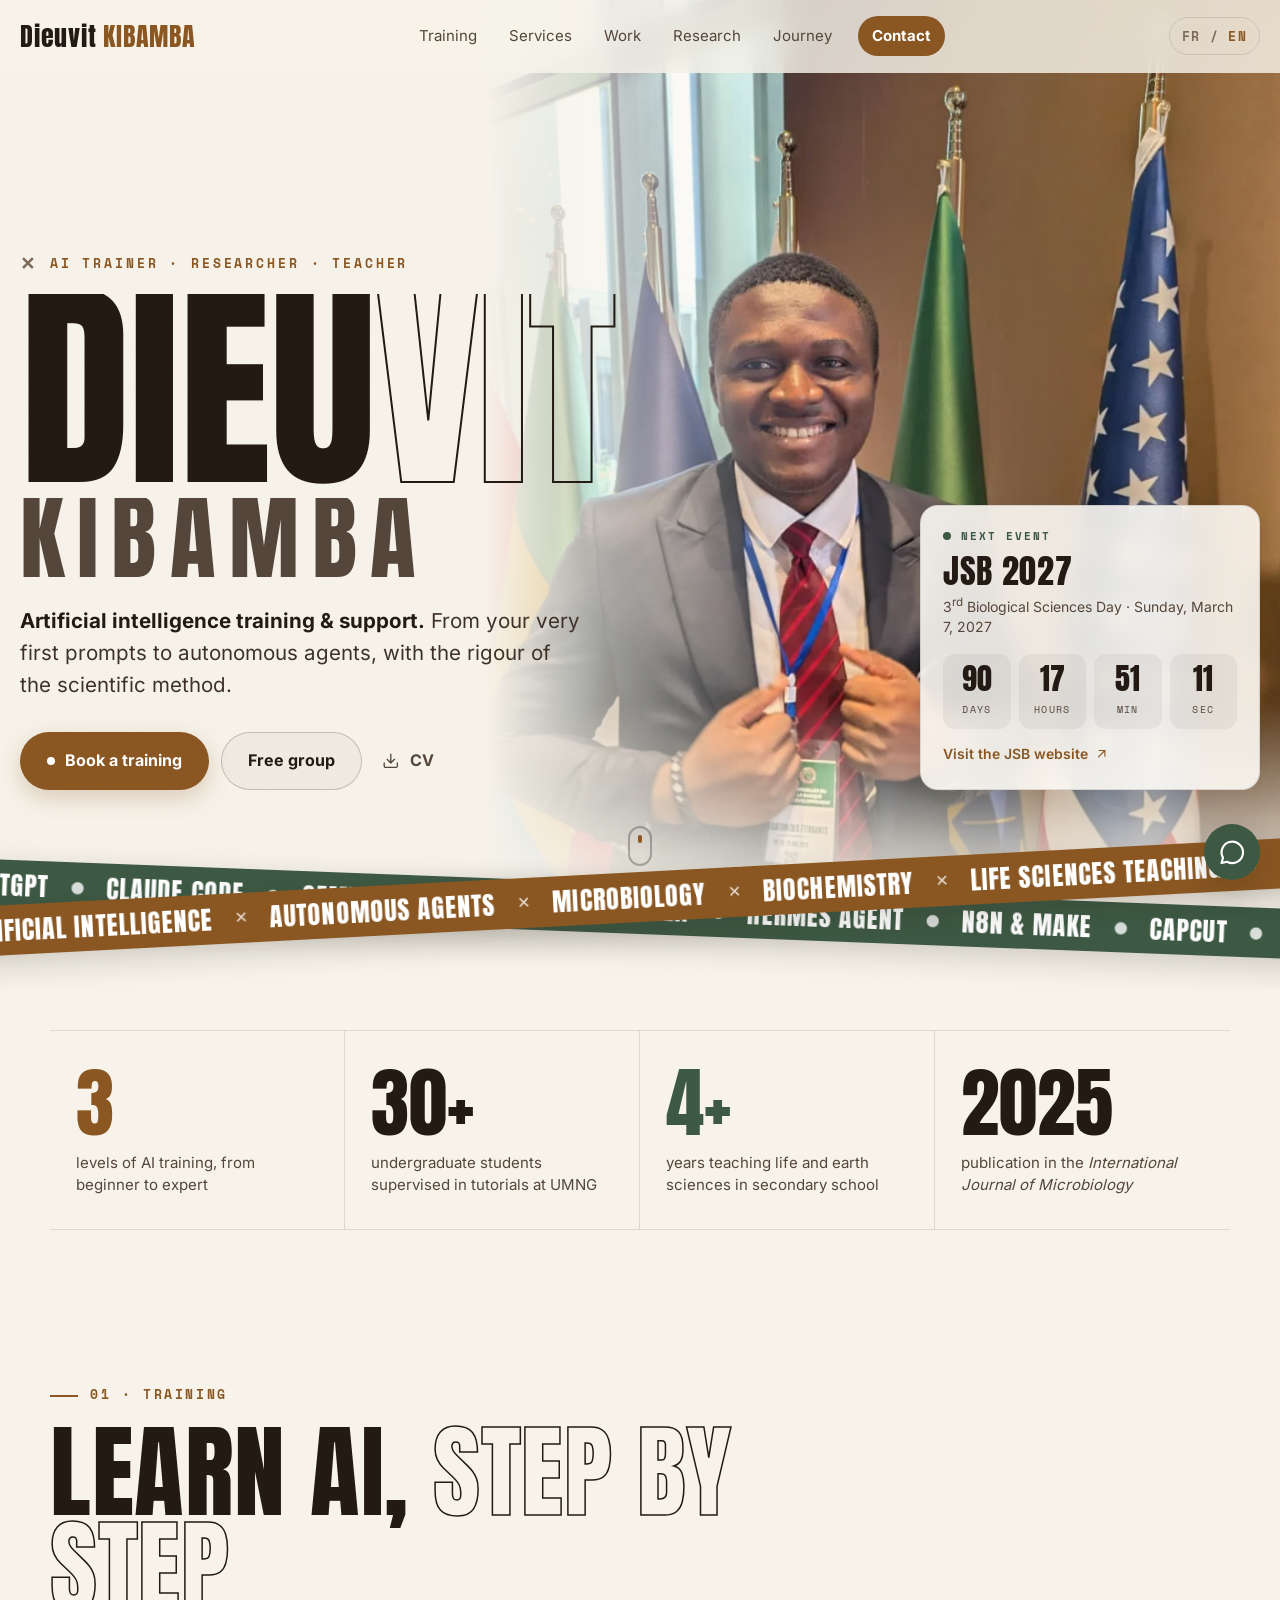
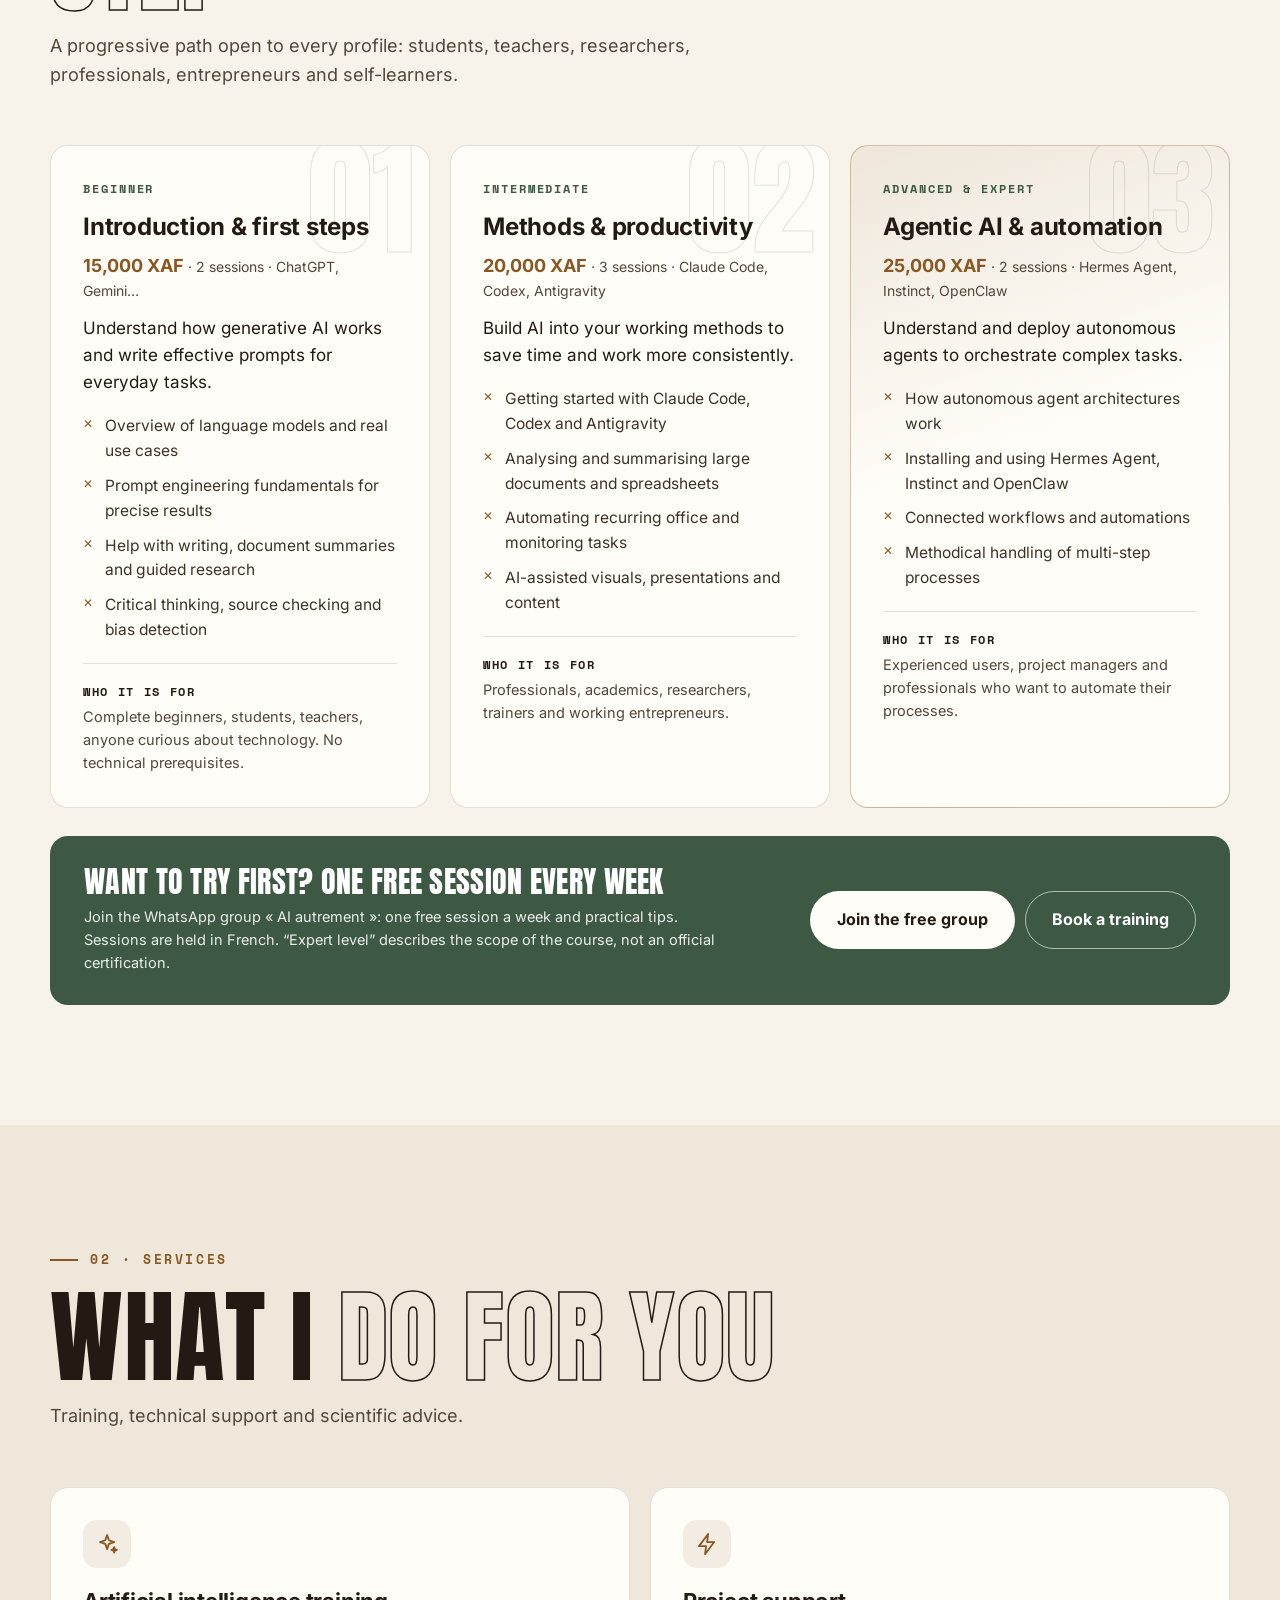
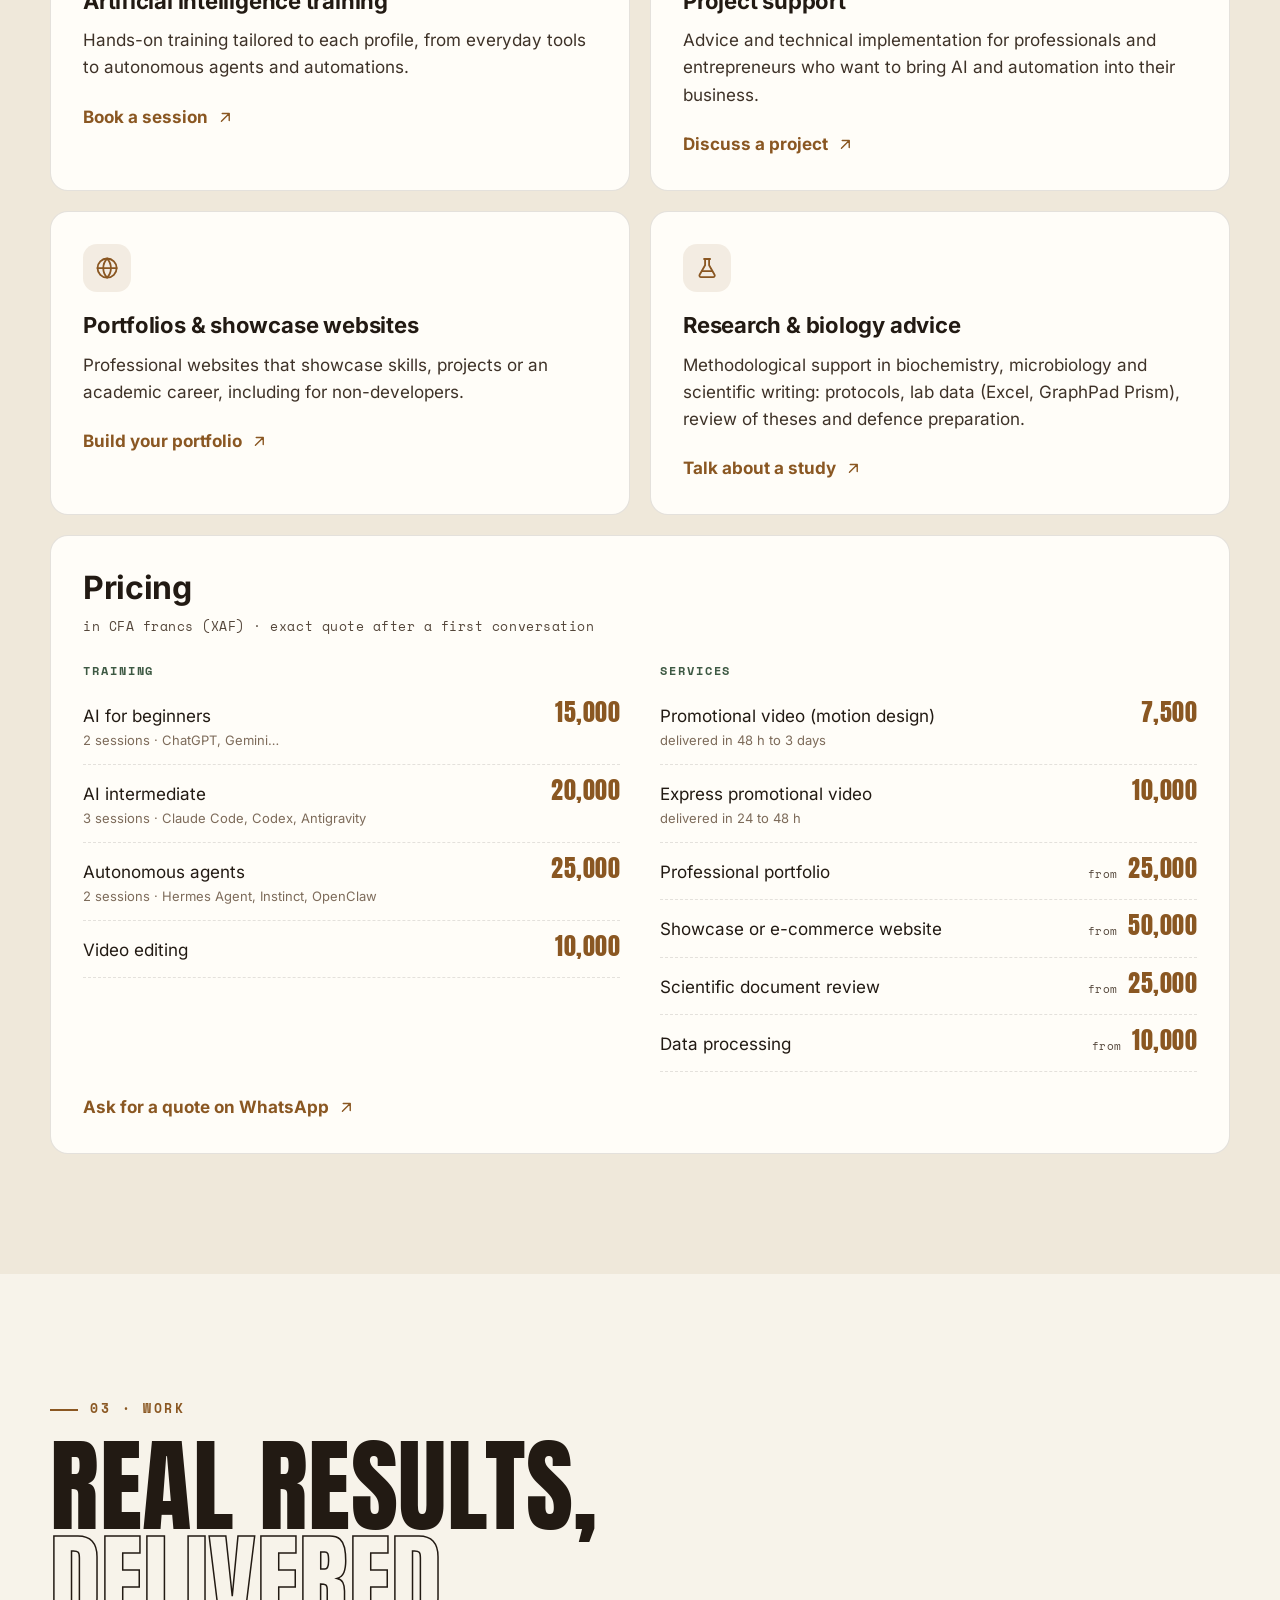
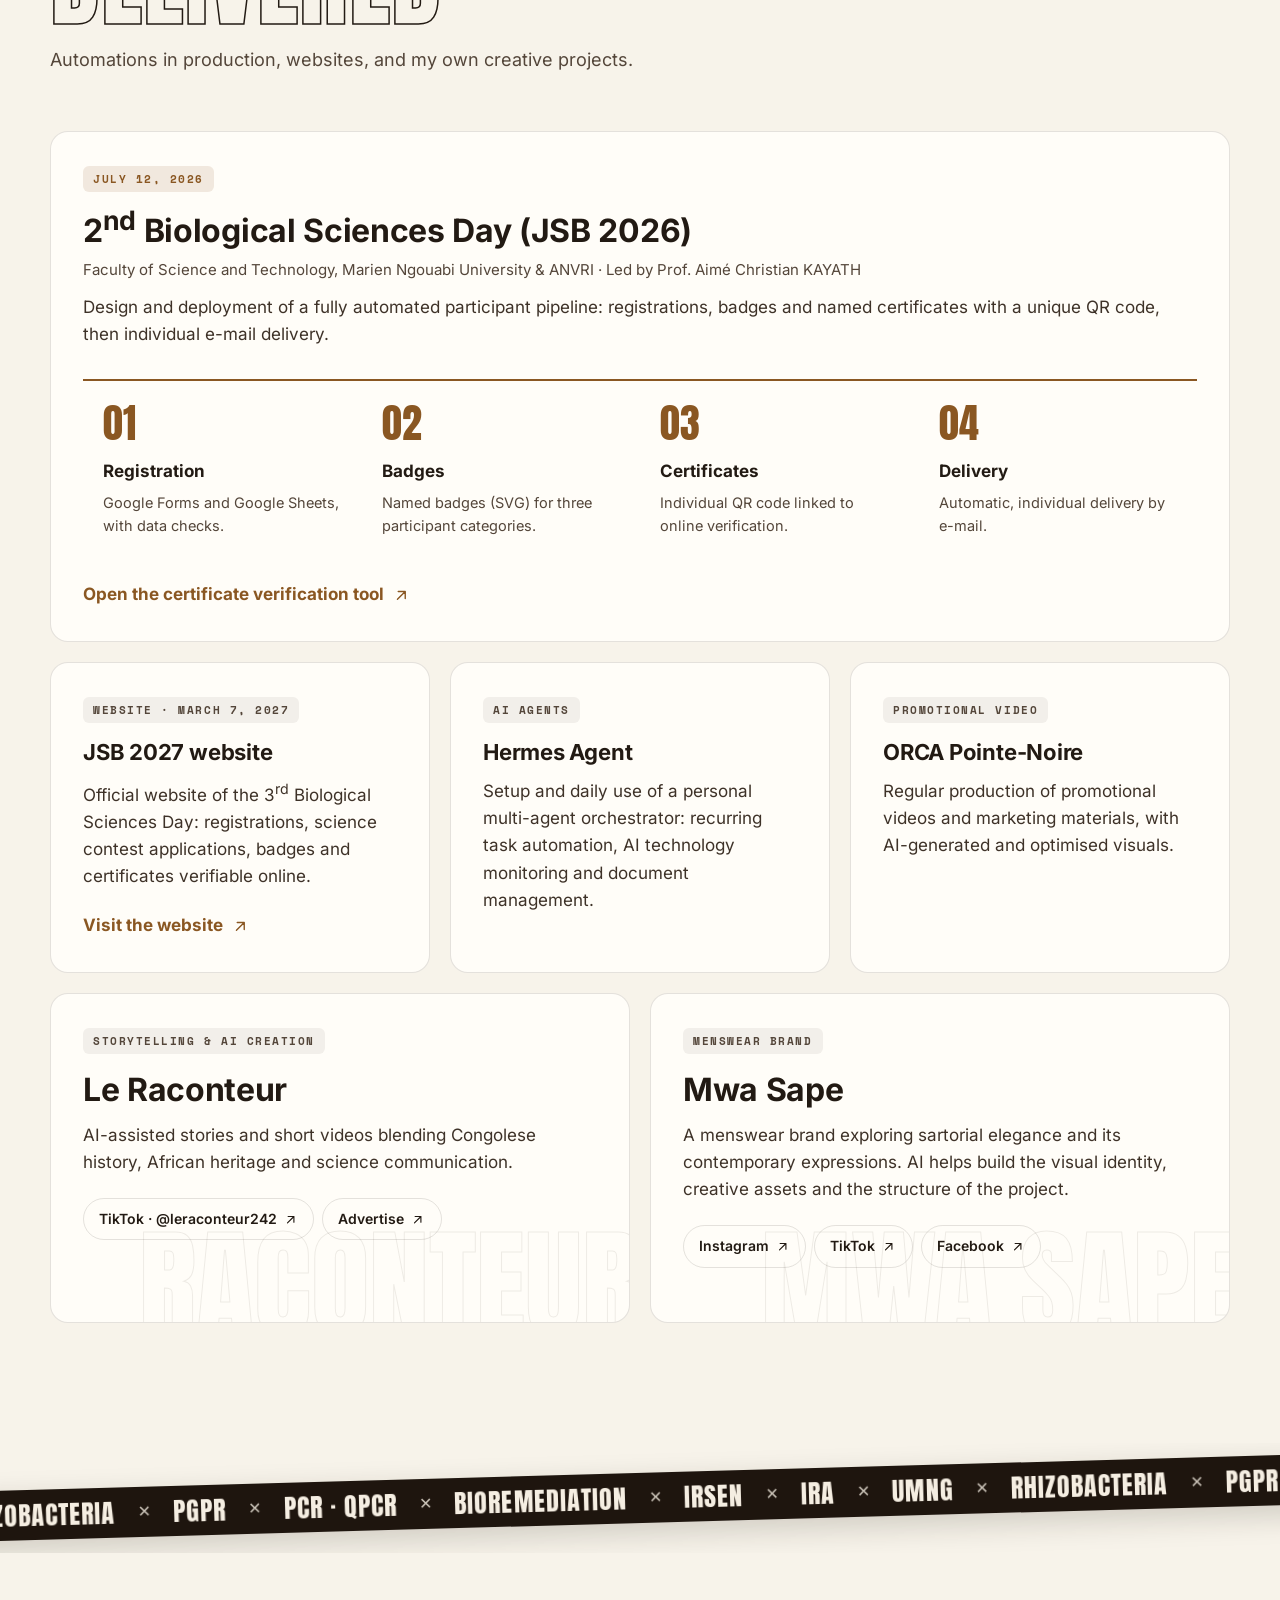
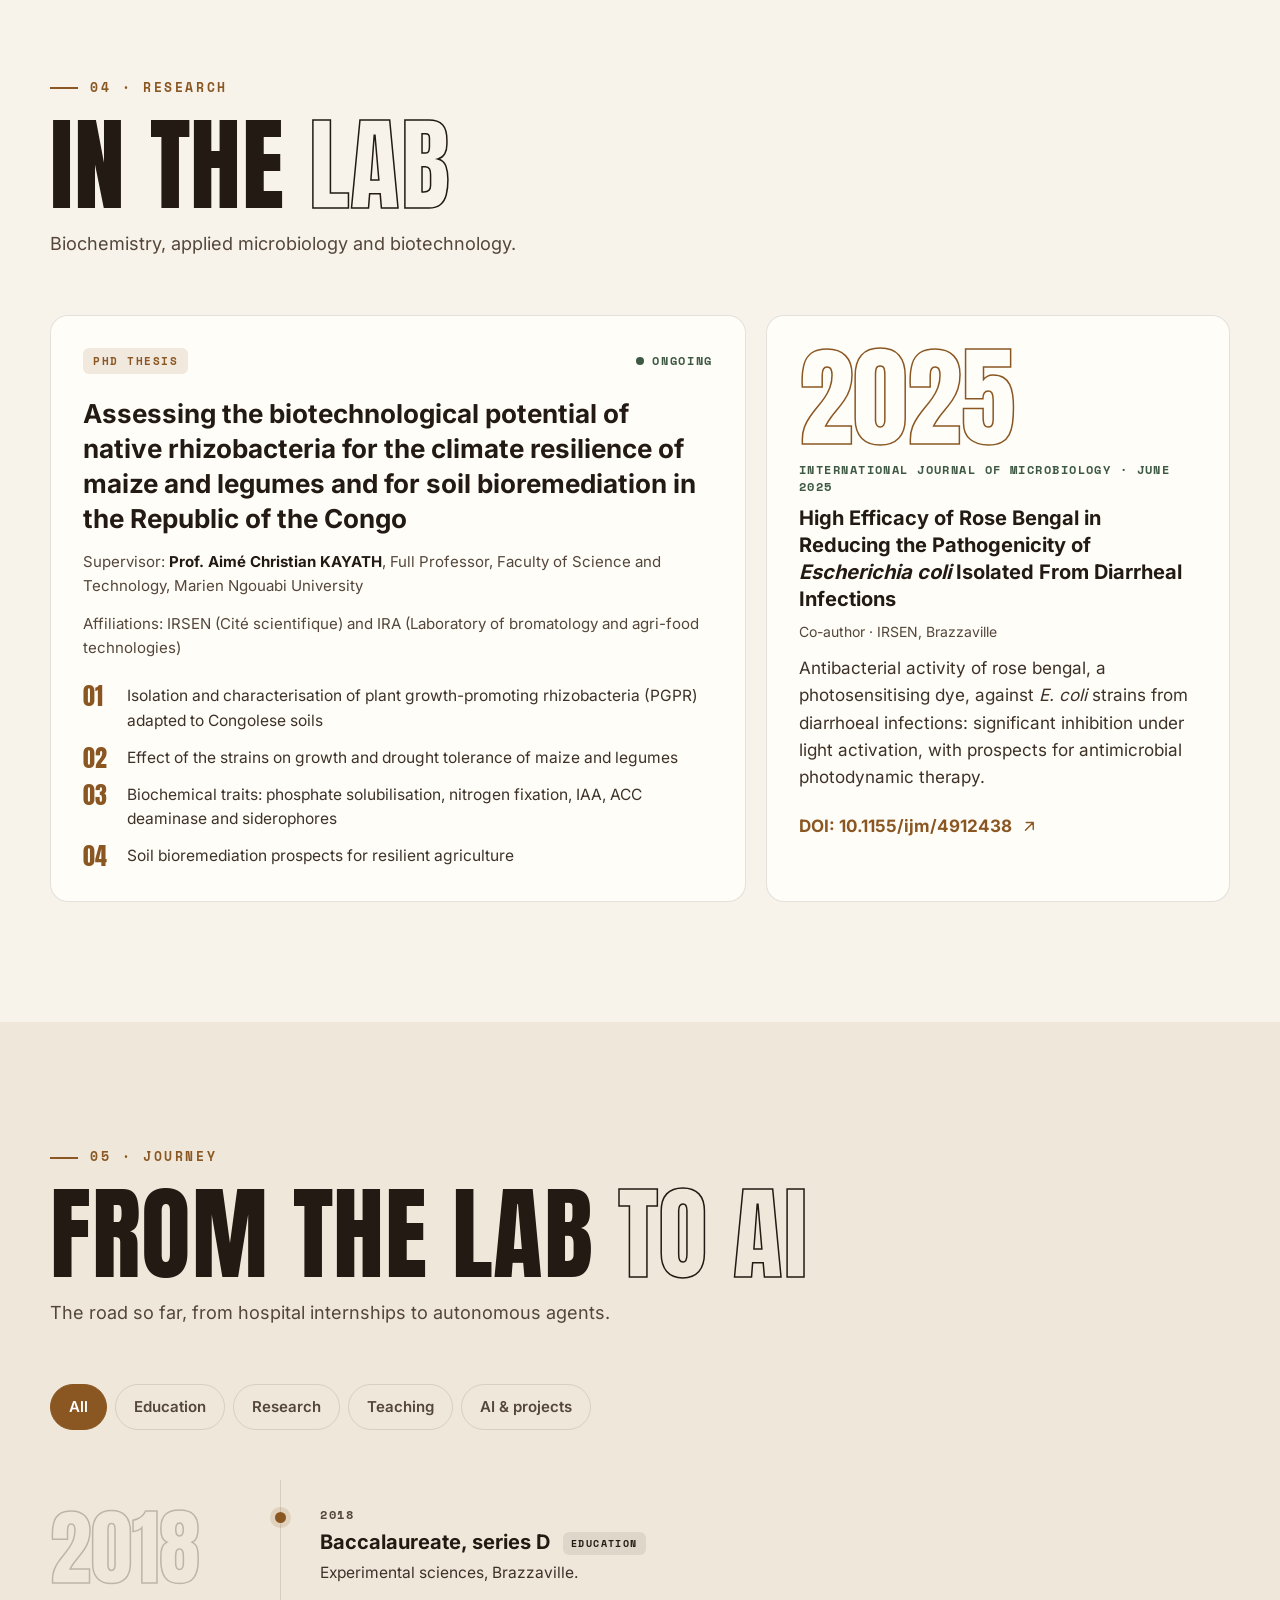
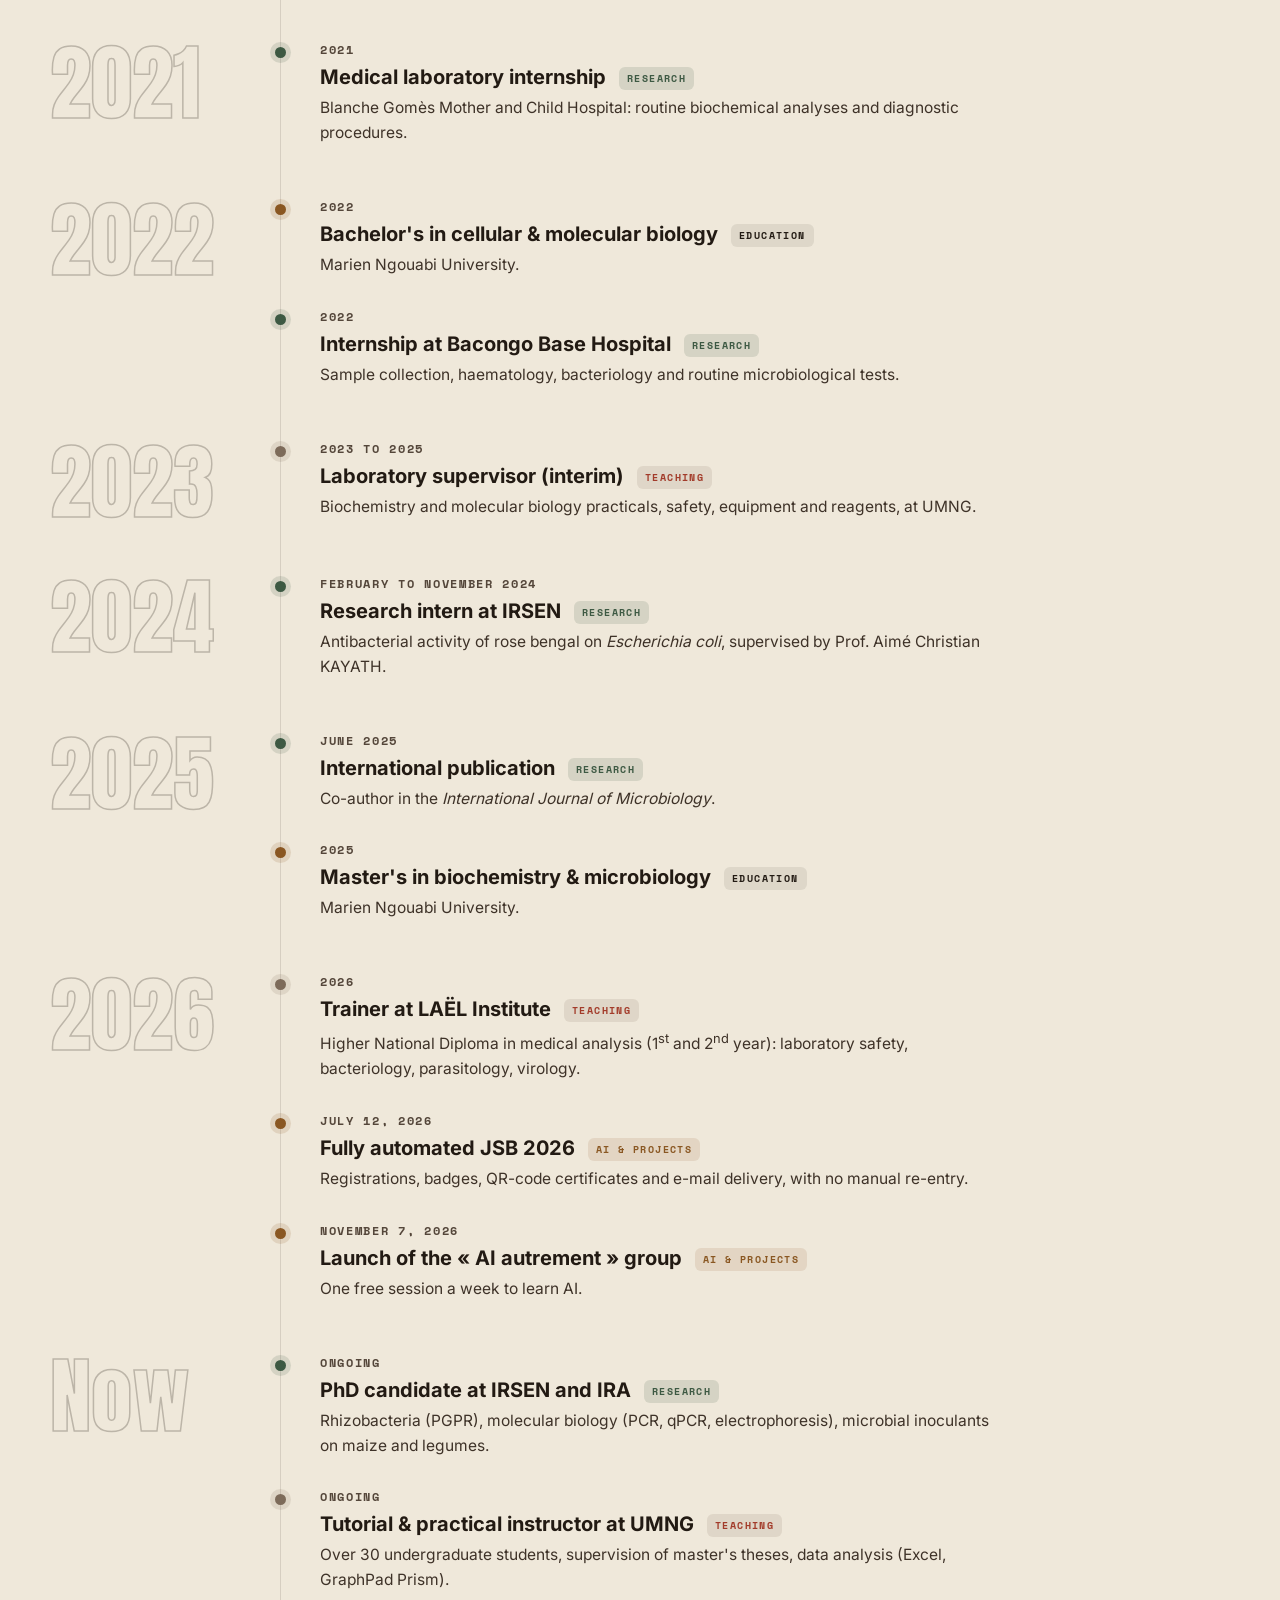
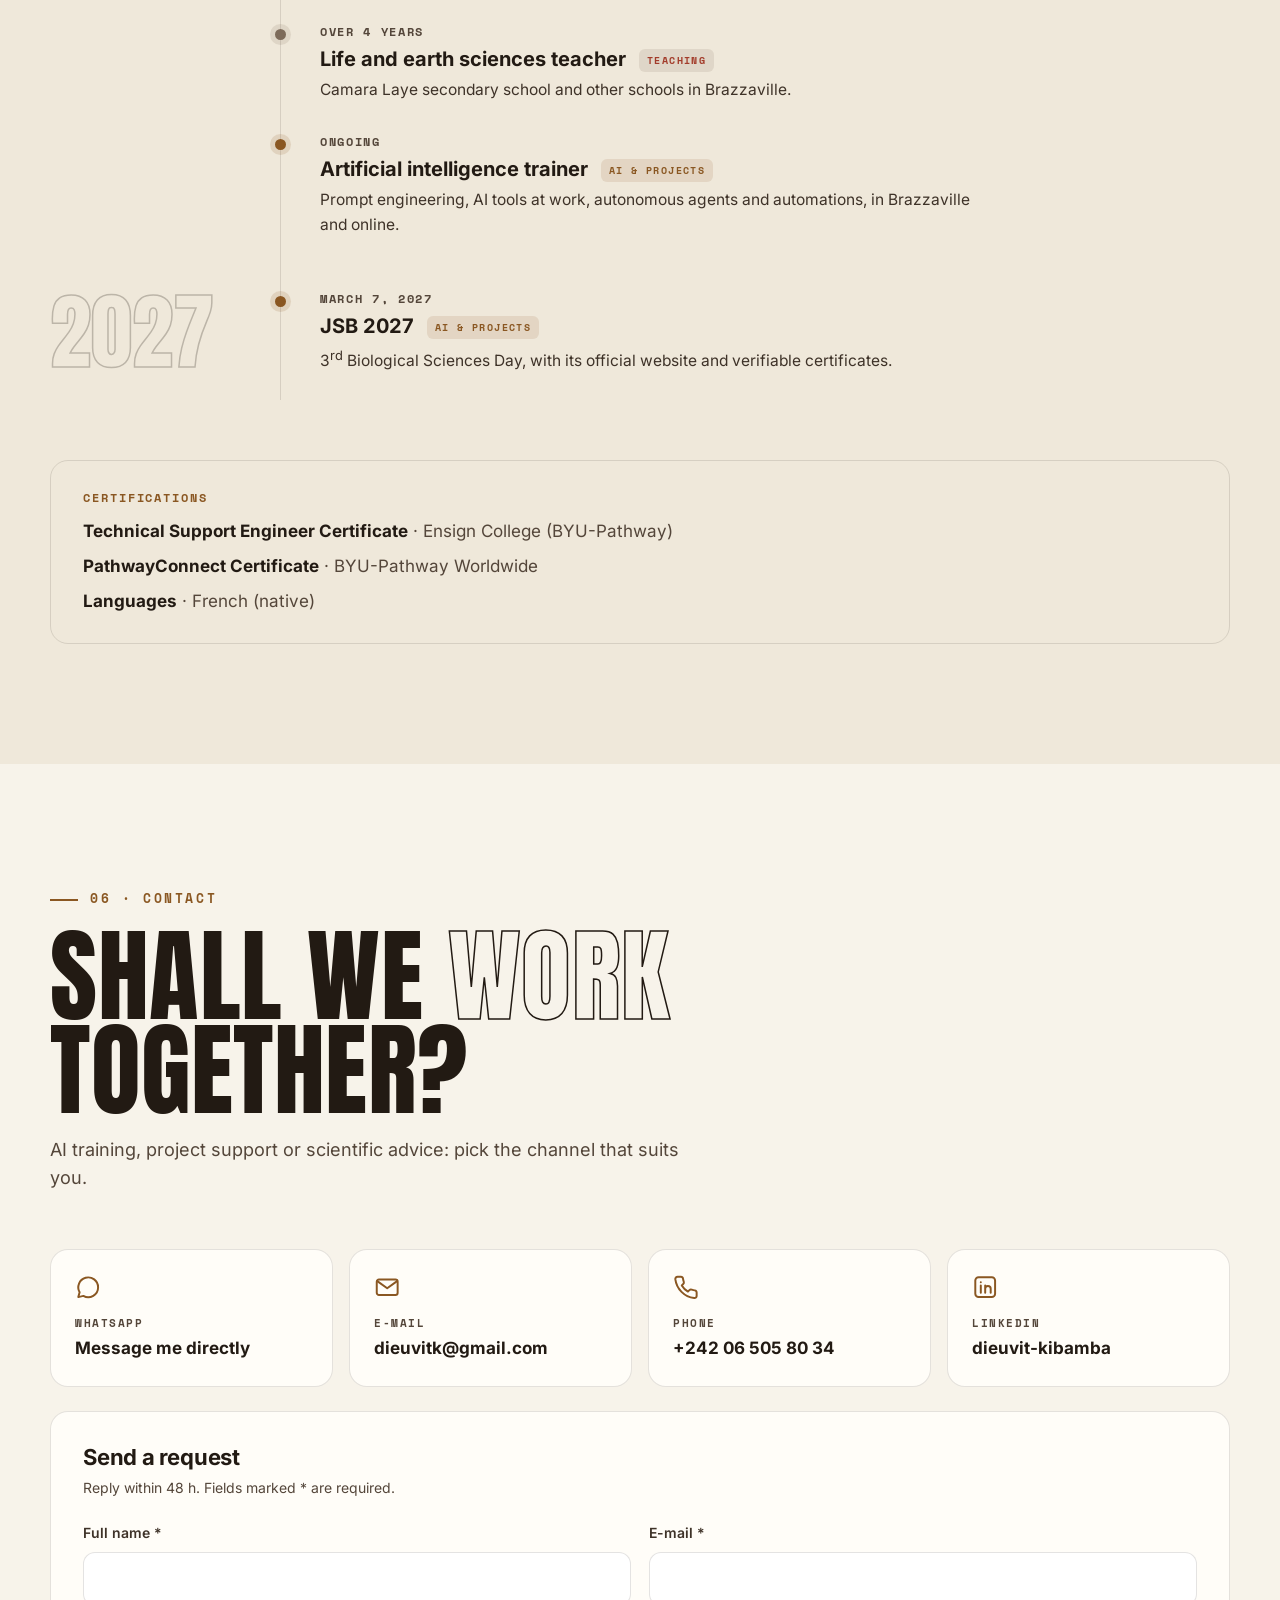
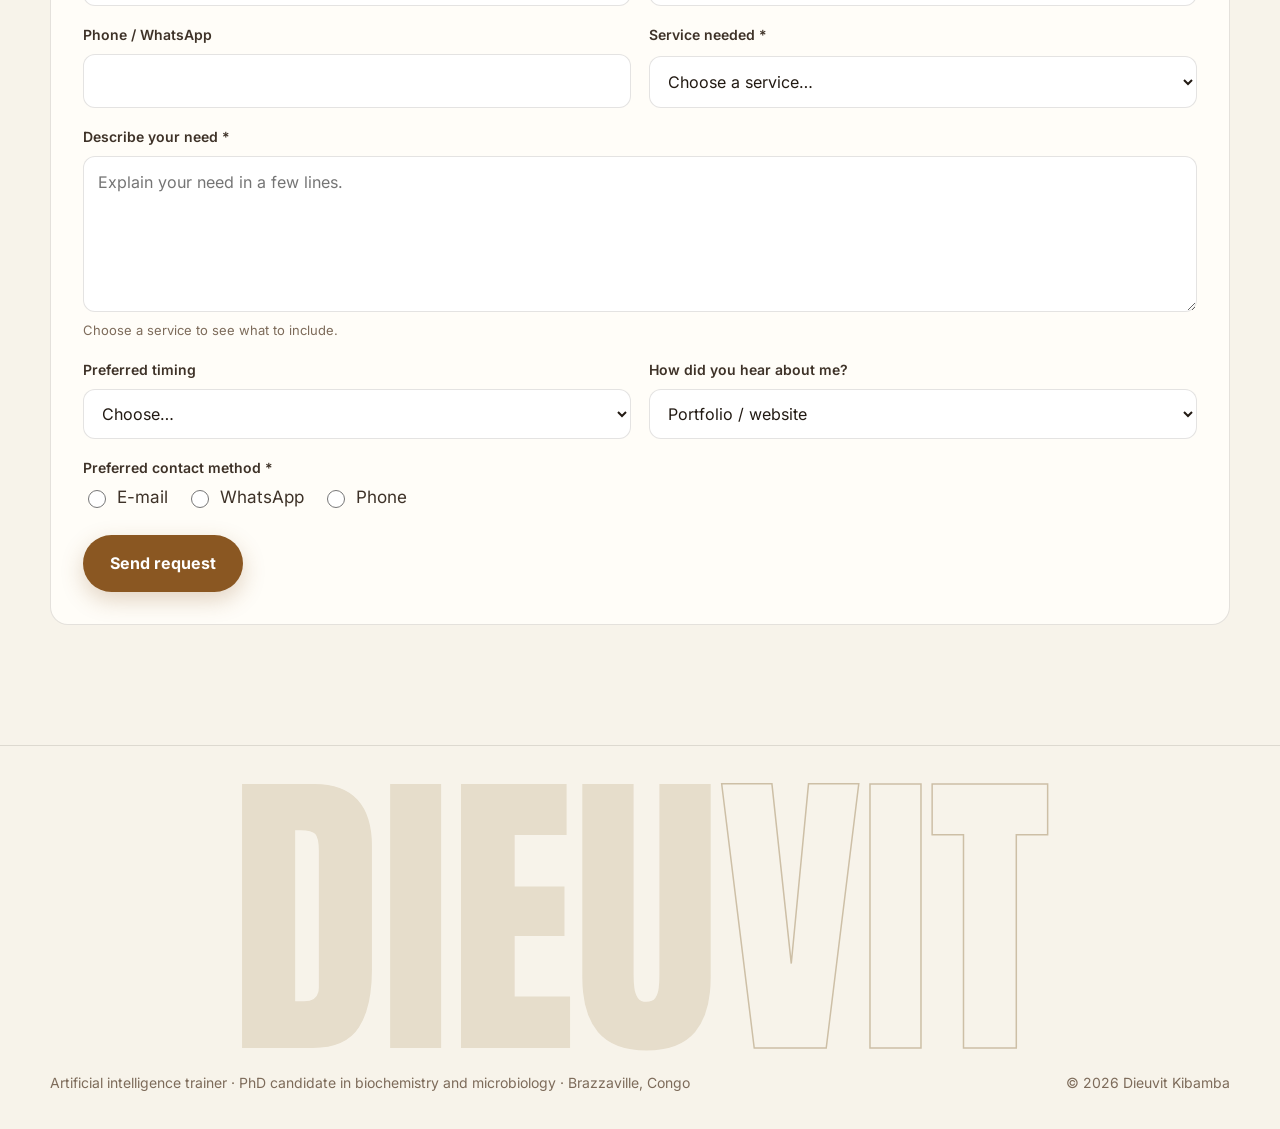
==== en/index.html @ 71fac87f "Prix corrigés, nom complet en haut sans drapeau, version anglaise (/en/) avec bouton FR/EN Co-Author" ====
<!DOCTYPE html>
<html lang="en">
<head>
  <meta charset="UTF-8" />
  <meta name="viewport" content="width=device-width, initial-scale=1.0" />
  <title>Dieuvit Kibamba · AI Training &amp; Research · Brazzaville</title>
  <meta name="description" content="Dieuvit Haïdide Kibamba Niangui: artificial intelligence trainer, PhD candidate in biochemistry and microbiology, and entrepreneur in Brazzaville. Hands-on training from beginner to expert, project support and scientific research." />
  <meta name="theme-color" content="#F7F3EA" />
  <link rel="icon" type="image/svg+xml" href="../assets/favicon.svg" />
  <link rel="canonical" href="https://dieuvit-k.github.io/en/" />
  <link rel="alternate" hreflang="fr" href="https://dieuvit-k.github.io/" />
  <link rel="alternate" hreflang="en" href="https://dieuvit-k.github.io/en/" />

  <meta property="og:title" content="Dieuvit Kibamba · AI Training &amp; Research · Brazzaville" />
  <meta property="og:description" content="AI trainer, PhD candidate in biochemistry and microbiology, and entrepreneur. Training for all levels, from beginner to expert. Brazzaville, Congo." />
  <meta property="og:image" content="https://dieuvit-k.github.io/assets/photo.jpg" />
  <meta property="og:url" content="https://dieuvit-k.github.io/en/" />
  <meta property="og:type" content="website" />
  <meta property="og:locale" content="en_US" />
  <meta name="twitter:card" content="summary_large_image" />
  <meta name="twitter:title" content="Dieuvit Kibamba · AI Training &amp; Research · Brazzaville" />
  <meta name="twitter:description" content="AI trainer, PhD candidate in biochemistry and microbiology, and entrepreneur. Brazzaville, Congo." />
  <meta name="twitter:image" content="https://dieuvit-k.github.io/assets/photo.jpg" />

  <link rel="preload" href="../assets/fonts/inter-400.woff2" as="font" type="font/woff2" crossorigin />
  <link rel="preload" href="../assets/fonts/inter-600.woff2" as="font" type="font/woff2" crossorigin />
  <link rel="preload" href="../assets/fonts/anton-400.woff2" as="font" type="font/woff2" crossorigin />
  <link rel="preload" as="image" href="../assets/photo.webp" type="image/webp" fetchpriority="high" />

  <script type="application/ld+json">
  {
    "@context": "https://schema.org",
    "@type": "Person",
    "name": "Dieuvit Haïdide Kibamba Niangui",
    "jobTitle": "Artificial intelligence trainer, PhD candidate in biochemistry and microbiology, entrepreneur",
    "url": "https://dieuvit-k.github.io/en/",
    "image": "https://dieuvit-k.github.io/assets/photo.jpg",
    "email": "dieuvitk@gmail.com",
    "telephone": "+242 06 505 80 34",
    "address": { "@type": "PostalAddress", "addressLocality": "Brazzaville", "addressCountry": "CG" },
    "sameAs": ["https://linkedin.com/in/dieuvit-kibamba", "https://github.com/dieuvit-k", "https://www.tiktok.com/@leraconteur242"],
    "knowsLanguage": ["fr", "en"],
    "affiliation": [
      { "@type": "Organization", "name": "Marien Ngouabi University" },
      { "@type": "Organization", "name": "IRSEN, National Institute for Research in Exact and Natural Sciences" }
    ]
  }
  </script>

  <script>document.documentElement.classList.add('js');</script>
  <link rel="stylesheet" href="../styles.css?v=6.2" />
</head>
<body class="is-loading">

  <div class="loader" id="loader" aria-hidden="true">
    <div class="loader-inner">
      <p class="loader-kicker">Brazzaville · Congo</p>
      <p class="loader-mark"><span>DIEU</span><span class="outline">VIT</span></p>
      <div class="loader-bar"><span id="loaderBar"></span></div>
      <p class="loader-pct"><span id="loaderPct">0</span> %</p>
    </div>
    <button type="button" class="loader-skip" id="loaderSkip">Skip</button>
  </div>

  <div class="progress" aria-hidden="true"><span id="progressBar"></span></div>

  <!-- Bibliothèque d'icônes (traits fins, une seule couleur) -->
  <svg width="0" height="0" class="sr-only" aria-hidden="true" focusable="false">
    <defs>
      <symbol id="i-spark" viewBox="0 0 24 24"><path d="M12 3l1.8 5.2L19 10l-5.2 1.8L12 17l-1.8-5.2L5 10l5.2-1.8z"/><path d="M19 15l.7 2 2 .7-2 .7-.7 2-.7-2-2-.7 2-.7z"/></symbol>
      <symbol id="i-zap" viewBox="0 0 24 24"><path d="M13 2L4 14h7l-1 8 9-12h-7l1-8z"/></symbol>
      <symbol id="i-globe" viewBox="0 0 24 24"><circle cx="12" cy="12" r="9.5"/><path d="M2.5 12h19"/><path d="M12 2.5c2.5 2.6 3.8 5.8 3.8 9.5s-1.3 6.9-3.8 9.5c-2.5-2.6-3.8-5.8-3.8-9.5s1.3-6.9 3.8-9.5z"/></symbol>
      <symbol id="i-flask" viewBox="0 0 24 24"><path d="M9 3h6"/><path d="M10 3v6.2L4.6 18.6A1.6 1.6 0 006 21h12a1.6 1.6 0 001.4-2.4L14 9.2V3"/><path d="M7.2 15h9.6"/></symbol>
      <symbol id="i-chart" viewBox="0 0 24 24"><path d="M3 3v18h18"/><path d="M7 15l4-4 3 3 6-7"/></symbol>
      <symbol id="i-cap" viewBox="0 0 24 24"><path d="M22 9.5L12 4.5 2 9.5l10 5 10-5z"/><path d="M6 11.5v5c3.3 2.3 8.7 2.3 12 0v-5"/></symbol>
      <symbol id="i-film" viewBox="0 0 24 24"><rect x="3" y="3" width="18" height="18" rx="2"/><path d="M7.5 3v18M16.5 3v18M3 8h4.5M3 16h4.5M16.5 8H21M16.5 16H21"/></symbol>
      <symbol id="i-monitor" viewBox="0 0 24 24"><rect x="2.5" y="4" width="19" height="13" rx="2"/><path d="M8 21h8M12 17v4"/></symbol>
      <symbol id="i-flow" viewBox="0 0 24 24"><rect x="3" y="3" width="7" height="7" rx="1.5"/><rect x="14" y="14" width="7" height="7" rx="1.5"/><path d="M10 6.5h4.5a2 2 0 012 2V14"/></symbol>
      <symbol id="i-cpu" viewBox="0 0 24 24"><rect x="6" y="6" width="12" height="12" rx="2"/><rect x="9.5" y="9.5" width="5" height="5" rx="1"/><path d="M9.5 2.5v3.5M14.5 2.5v3.5M9.5 18v3.5M14.5 18v3.5M2.5 9.5H6M2.5 14.5H6M18 9.5h3.5M18 14.5h3.5"/></symbol>
      <symbol id="i-video" viewBox="0 0 24 24"><rect x="2.5" y="6" width="13" height="12" rx="2"/><path d="M15.5 10.5l6-3.5v10l-6-3.5z"/></symbol>
      <symbol id="i-arrow" viewBox="0 0 24 24"><path d="M7 17L17 7M8 7h9v9"/></symbol>
      <symbol id="i-download" viewBox="0 0 24 24"><path d="M21 15v4a2 2 0 01-2 2H5a2 2 0 01-2-2v-4"/><path d="M7 10l5 5 5-5M12 15V3"/></symbol>
      <symbol id="i-chat" viewBox="0 0 24 24"><path d="M21 12a9 9 0 01-13.4 7.9L3 21l1.2-4.4A9 9 0 1121 12z"/></symbol>
      <symbol id="i-mail" viewBox="0 0 24 24"><rect x="2.5" y="5" width="19" height="14" rx="2"/><path d="M3 6.5l9 6.5 9-6.5"/></symbol>
      <symbol id="i-phone" viewBox="0 0 24 24"><path d="M21.5 16.9v3a2 2 0 01-2.2 2A19.8 19.8 0 012.1 4.7 2 2 0 014.1 2.5h3a2 2 0 012 1.7c.1 1 .4 1.9.7 2.8a2 2 0 01-.5 2.1L8 10.4a16 16 0 005.6 5.6l1.3-1.3a2 2 0 012.1-.5c.9.3 1.8.6 2.8.7a2 2 0 011.7 2z"/></symbol>
      <symbol id="i-linkedin" viewBox="0 0 24 24"><rect x="3" y="3" width="18" height="18" rx="3"/><path d="M8 10.5V17M8 7.5v.01M12 17v-6.5M12 13.5a2.5 2.5 0 015 0V17"/></symbol>
    </defs>
  </svg>

  <a href="#main-content" class="skip-link">Skip to content</a>

  <header class="site-header" id="top">
    <div class="nav-wrapper">
      <a href="#top" class="brand" aria-label="Back to top">
        <span class="brand-name">Dieuvit <b>KIBAMBA</b></span>
      </a>

      <nav class="nav" id="nav" aria-label="Main navigation">
        <a href="#formations" class="nav-link">Training</a>
        <a href="#services" class="nav-link">Services</a>
        <a href="#realisations" class="nav-link">Work</a>
        <a href="#recherche" class="nav-link">Research</a>
        <a href="#parcours" class="nav-link">Journey</a>
        <a href="#contact" class="nav-link nav-cta">Contact</a>
      </nav>

      <a href="../" class="lang-switch" hreflang="fr" lang="fr" aria-label="Version française"><span>FR</span> / <span class="on">EN</span></a>

      <button class="nav-toggle" id="navToggle" aria-label="Open menu" aria-expanded="false" aria-controls="nav">
        <span></span><span></span><span></span>
      </button>
    </div>
  </header>

  <main id="main-content">

    <section class="hero" id="accueil">
      <div class="hero-bg" aria-hidden="true">
        <picture>
          <source srcset="../assets/photo.webp" type="image/webp" />
          <img src="../assets/photo.jpg" alt="" width="1015" height="1080" fetchpriority="high" />
        </picture>
      </div>
      <div class="hero-grain" aria-hidden="true"></div>

      <div class="hero-inner">
        <p class="eyebrow hero-in"><span class="x" aria-hidden="true">✕</span> AI trainer · Researcher · Teacher</p>

        <h1 class="hero-name" aria-label="Dieuvit Kibamba">
          <span class="line" aria-hidden="true"><span class="solid split">DIEU</span><span class="outline split">VIT</span></span>
          <span class="line line-2" aria-hidden="true"><span class="split">KIBAMBA</span></span>
        </h1>

        <p class="hero-lead hero-in">
          <strong>Artificial intelligence training &amp; support.</strong>
          From your very first prompts to autonomous agents, with the rigour of the scientific method.
        </p>

        <div class="hero-actions hero-in">
          <a href="#formulaire" data-type="Formation en intelligence artificielle" class="btn btn-primary">
            <span class="dot" aria-hidden="true"></span> Book a training
          </a>
          <a href="https://chat.whatsapp.com/LcHf0zC00cR6ossgJPcyrW" target="_blank" rel="noopener" class="btn btn-ghost">Free group</a>
          <button type="button" id="downloadCv" class="btn btn-link">
            <svg class="icon" aria-hidden="true"><use href="#i-download"/></svg> CV
          </button>
        </div>
      </div>

      <aside class="countdown hero-in" aria-label="Countdown to JSB 2027">
        <p class="cd-label"><span class="pulse" aria-hidden="true"></span> Next event</p>
        <p class="cd-title">JSB 2027</p>
        <p class="cd-sub">3<sup>rd</sup> Biological Sciences Day · Sunday, March 7, 2027</p>
        <div class="cd-grid" id="countdown" data-target="2027-03-07T00:00:00+01:00">
          <div><strong data-u="d">--</strong><span>Days</span></div>
          <div><strong data-u="h">--</strong><span>Hours</span></div>
          <div><strong data-u="m">--</strong><span>Min</span></div>
          <div><strong data-u="s">--</strong><span>Sec</span></div>
        </div>
        <a href="https://l-ecole-ke-bien.web.app/" target="_blank" rel="noopener" class="cd-link">Visit the JSB website <svg class="icon" aria-hidden="true"><use href="#i-arrow"/></svg></a>
      </aside>

      <div class="scroll-hint" aria-hidden="true"><span></span></div>
    </section>

    <div class="tapes" aria-hidden="true">
      <div class="tape tape-a">
        <div class="tape-track">
          <span>Artificial intelligence</span><b>✕</b><span>Autonomous agents</span><b>✕</b><span>Microbiology</span><b>✕</b><span>Biochemistry</span><b>✕</b><span>Life sciences teaching</span><b>✕</b><span>Brazzaville</span><b>✕</b>
          <span>Artificial intelligence</span><b>✕</b><span>Autonomous agents</span><b>✕</b><span>Microbiology</span><b>✕</b><span>Biochemistry</span><b>✕</b><span>Life sciences teaching</span><b>✕</b><span>Brazzaville</span><b>✕</b>
        </div>
      </div>
      <div class="tape tape-b">
        <div class="tape-track reverse">
          <span>ChatGPT</span><b>●</b><span>Claude Code</span><b>●</b><span>Gemini</span><b>●</b><span>Antigravity</span><b>●</b><span>Codex</span><b>●</b><span>Hermes Agent</span><b>●</b><span>n8n &amp; Make</span><b>●</b><span>CapCut</span><b>●</b>
          <span>ChatGPT</span><b>●</b><span>Claude Code</span><b>●</b><span>Gemini</span><b>●</b><span>Antigravity</span><b>●</b><span>Codex</span><b>●</b><span>Hermes Agent</span><b>●</b><span>n8n &amp; Make</span><b>●</b><span>CapCut</span><b>●</b>
        </div>
      </div>
    </div>

    <section class="stats" aria-label="Key figures">
      <div class="container stats-grid">
        <div class="stat reveal"><strong><span class="count" data-to="3">0</span></strong><p>levels of AI training, from beginner to expert</p></div>
        <div class="stat reveal"><strong><span class="count" data-to="30">0</span>+</strong><p>undergraduate students supervised in tutorials at UMNG</p></div>
        <div class="stat reveal"><strong><span class="count" data-to="4">0</span>+</strong><p>years teaching life and earth sciences in secondary school</p></div>
        <div class="stat reveal"><strong><span class="count" data-to="2025">0</span></strong><p>publication in the <em>International Journal of Microbiology</em></p></div>
      </div>
    </section>

    <section id="formations" class="section">
      <div class="container">
        <header class="section-head reveal">
          <span class="section-index">01 · Training</span>
          <h2 class="section-title">Learn AI, <span class="outline">step by step</span></h2>
          <p class="section-sub">A progressive path open to every profile: students, teachers, researchers, professionals, entrepreneurs and self-learners.</p>
        </header>

        <div class="levels">
          <article class="card level reveal">
            <span class="level-num">01</span>
            <span class="level-step">Beginner</span>
            <h3 class="card-title">Introduction &amp; first steps</h3>
            <p class="level-price"><strong>15,000 XAF</strong> · 2 sessions · ChatGPT, Gemini…</p>
            <p class="card-lead">Understand how generative AI works and write effective prompts for everyday tasks.</p>
            <ul class="list">
              <li>Overview of language models and real use cases</li>
              <li>Prompt engineering fundamentals for precise results</li>
              <li>Help with writing, document summaries and guided research</li>
              <li>Critical thinking, source checking and bias detection</li>
            </ul>
            <p class="audience"><strong>Who it is for</strong>Complete beginners, students, teachers, anyone curious about technology. No technical prerequisites.</p>
          </article>

          <article class="card level reveal">
            <span class="level-num">02</span>
            <span class="level-step">Intermediate</span>
            <h3 class="card-title">Methods &amp; productivity</h3>
            <p class="level-price"><strong>20,000 XAF</strong> · 3 sessions · Claude Code, Codex, Antigravity</p>
            <p class="card-lead">Build AI into your working methods to save time and work more consistently.</p>
            <ul class="list">
              <li>Getting started with Claude Code, Codex and Antigravity</li>
              <li>Analysing and summarising large documents and spreadsheets</li>
              <li>Automating recurring office and monitoring tasks</li>
              <li>AI-assisted visuals, presentations and content</li>
            </ul>
            <p class="audience"><strong>Who it is for</strong>Professionals, academics, researchers, trainers and working entrepreneurs.</p>
          </article>

          <article class="card level level-hot reveal">
            <span class="level-num">03</span>
            <span class="level-step">Advanced &amp; expert</span>
            <h3 class="card-title">Agentic AI &amp; automation</h3>
            <p class="level-price"><strong>25,000 XAF</strong> · 2 sessions · Hermes Agent, Instinct, OpenClaw</p>
            <p class="card-lead">Understand and deploy autonomous agents to orchestrate complex tasks.</p>
            <ul class="list">
              <li>How autonomous agent architectures work</li>
              <li>Installing and using Hermes Agent, Instinct and OpenClaw</li>
              <li>Connected workflows and automations</li>
              <li>Methodical handling of multi-step processes</li>
            </ul>
            <p class="audience"><strong>Who it is for</strong>Experienced users, project managers and professionals who want to automate their processes.</p>
          </article>
        </div>

        <div class="cta-band reveal">
          <div>
            <p class="cta-band-title">Want to try first? One free session every week</p>
            <p class="cta-band-note">Join the WhatsApp group « AI autrement »: one free session a week and practical tips. Sessions are held in French. “Expert level” describes the scope of the course, not an official certification.</p>
          </div>
          <div class="cta-band-actions">
            <a href="https://chat.whatsapp.com/LcHf0zC00cR6ossgJPcyrW" target="_blank" rel="noopener" class="btn btn-primary">Join the free group</a>
            <a href="#formulaire" data-type="Formation en intelligence artificielle" class="btn btn-ghost">Book a training</a>
          </div>
        </div>
      </div>
    </section>

    <section id="services" class="section section-alt">
      <div class="container">
        <header class="section-head reveal">
          <span class="section-index">02 · Services</span>
          <h2 class="section-title">What I <span class="outline">do for you</span></h2>
          <p class="section-sub">Training, technical support and scientific advice.</p>
        </header>

        <div class="grid-2">
          <article class="card service reveal">
            <span class="icon-box"><svg class="icon" aria-hidden="true"><use href="#i-spark"/></svg></span>
            <h3 class="card-title">Artificial intelligence training</h3>
            <p class="card-text">Hands-on training tailored to each profile, from everyday tools to autonomous agents and automations.</p>
            <a href="#formulaire" data-type="Formation en intelligence artificielle" class="text-link">Book a session <svg class="icon" aria-hidden="true"><use href="#i-arrow"/></svg></a>
          </article>
          <article class="card service reveal">
            <span class="icon-box"><svg class="icon" aria-hidden="true"><use href="#i-zap"/></svg></span>
            <h3 class="card-title">Project support</h3>
            <p class="card-text">Advice and technical implementation for professionals and entrepreneurs who want to bring AI and automation into their business.</p>
            <a href="#formulaire" data-type="Mise en place d'agents IA et d'automatisations" class="text-link">Discuss a project <svg class="icon" aria-hidden="true"><use href="#i-arrow"/></svg></a>
          </article>
          <article class="card service reveal">
            <span class="icon-box"><svg class="icon" aria-hidden="true"><use href="#i-globe"/></svg></span>
            <h3 class="card-title">Portfolios &amp; showcase websites</h3>
            <p class="card-text">Professional websites that showcase skills, projects or an academic career, including for non-developers.</p>
            <a href="#formulaire" data-type="Création de portfolio ou de site vitrine" class="text-link">Build your portfolio <svg class="icon" aria-hidden="true"><use href="#i-arrow"/></svg></a>
          </article>
          <article class="card service reveal">
            <span class="icon-box"><svg class="icon" aria-hidden="true"><use href="#i-flask"/></svg></span>
            <h3 class="card-title">Research &amp; biology advice</h3>
            <p class="card-text">Methodological support in biochemistry, microbiology and scientific writing: protocols, lab data (Excel, GraphPad Prism), review of theses and defence preparation.</p>
            <a href="#formulaire" data-type="Conseil en recherche, thèse ou mémoire" class="text-link">Talk about a study <svg class="icon" aria-hidden="true"><use href="#i-arrow"/></svg></a>
          </article>
        </div>

        <article class="card pricing reveal" id="tarifs">
          <h3 class="card-title card-title-lg">Pricing <small>in CFA francs (XAF) · exact quote after a first conversation</small></h3>
          <div class="pricing-cols">
            <div>
              <h4 class="pricing-head">Training</h4>
              <ul class="price-list">
                <li><span>AI for beginners <small>2 sessions · ChatGPT, Gemini…</small></span><strong>15,000</strong></li>
                <li><span>AI intermediate <small>3 sessions · Claude Code, Codex, Antigravity</small></span><strong>20,000</strong></li>
                <li><span>Autonomous agents <small>2 sessions · Hermes Agent, Instinct, OpenClaw</small></span><strong>25,000</strong></li>
                <li><span>Video editing</span><strong>10,000</strong></li>
              </ul>
            </div>
            <div>
              <h4 class="pricing-head">Services</h4>
              <ul class="price-list">
                <li><span>Promotional video (motion design) <small>delivered in 48 h to 3 days</small></span><strong>7,500</strong></li>
                <li><span>Express promotional video <small>delivered in 24 to 48 h</small></span><strong>10,000</strong></li>
                <li><span>Professional portfolio</span><strong><small>from</small> 25,000</strong></li>
                <li><span>Showcase or e-commerce website</span><strong><small>from</small> 50,000</strong></li>
                <li><span>Scientific document review</span><strong><small>from</small> 25,000</strong></li>
                <li><span>Data processing</span><strong><small>from</small> 10,000</strong></li>
              </ul>
            </div>
          </div>
          <a href="https://wa.me/242065058034" target="_blank" rel="noopener" class="text-link">Ask for a quote on WhatsApp <svg class="icon" aria-hidden="true"><use href="#i-arrow"/></svg></a>
        </article>
      </div>
    </section>

    <section id="realisations" class="section">
      <div class="container">
        <header class="section-head reveal">
          <span class="section-index">03 · Work</span>
          <h2 class="section-title">Real results, <span class="outline">delivered</span></h2>
          <p class="section-sub">Automations in production, websites, and my own creative projects.</p>
        </header>

        <article class="card feature reveal">
          <div class="feature-head">
            <span class="tag tag-accent">July 12, 2026</span>
            <h3 class="card-title card-title-lg">2<sup>nd</sup> Biological Sciences Day (JSB 2026)</h3>
            <p class="feature-context">Faculty of Science and Technology, Marien Ngouabi University &amp; ANVRI · Led by Prof. Aimé Christian KAYATH</p>
          </div>
          <p class="card-text">Design and deployment of a fully automated participant pipeline: registrations, badges and named certificates with a unique QR code, then individual e-mail delivery.</p>
          <ol class="pipeline">
            <li><span class="pipeline-num">01</span><h4>Registration</h4><p>Google Forms and Google Sheets, with data checks.</p></li>
            <li><span class="pipeline-num">02</span><h4>Badges</h4><p>Named badges (SVG) for three participant categories.</p></li>
            <li><span class="pipeline-num">03</span><h4>Certificates</h4><p>Individual QR code linked to online verification.</p></li>
            <li><span class="pipeline-num">04</span><h4>Delivery</h4><p>Automatic, individual delivery by e-mail.</p></li>
          </ol>
          <a href="../verify/" class="text-link">Open the certificate verification tool <svg class="icon" aria-hidden="true"><use href="#i-arrow"/></svg></a>
        </article>

        <div class="grid-3">
          <article class="card reveal">
            <span class="tag">Website · March 7, 2027</span>
            <h3 class="card-title">JSB 2027 website</h3>
            <p class="card-text">Official website of the 3<sup>rd</sup> Biological Sciences Day: registrations, science contest applications, badges and certificates verifiable online.</p>
            <a href="https://l-ecole-ke-bien.web.app/" target="_blank" rel="noopener" class="text-link">Visit the website <svg class="icon" aria-hidden="true"><use href="#i-arrow"/></svg></a>
          </article>
          <article class="card reveal">
            <span class="tag">AI agents</span>
            <h3 class="card-title">Hermes Agent</h3>
            <p class="card-text">Setup and daily use of a personal multi-agent orchestrator: recurring task automation, AI technology monitoring and document management.</p>
          </article>
          <article class="card reveal">
            <span class="tag">Promotional video</span>
            <h3 class="card-title">ORCA Pointe-Noire</h3>
            <p class="card-text">Regular production of promotional videos and marketing materials, with AI-generated and optimised visuals.</p>
          </article>
        </div>

        <div class="grid-2 projects">
          <article class="card project reveal">
            <span class="project-big" aria-hidden="true">RACONTEUR</span>
            <span class="tag">Storytelling &amp; AI creation</span>
            <h3 class="card-title card-title-lg">Le Raconteur</h3>
            <p class="card-text">AI-assisted stories and short videos blending Congolese history, African heritage and science communication.</p>
            <div class="link-row">
              <a href="https://www.tiktok.com/@leraconteur242" target="_blank" rel="noopener" class="chip-link">TikTok · @leraconteur242 <svg class="icon" aria-hidden="true"><use href="#i-arrow"/></svg></a>
              <a href="#formulaire" data-type="Publicité sur la page TikTok Le Raconteur" class="chip-link">Advertise <svg class="icon" aria-hidden="true"><use href="#i-arrow"/></svg></a>
            </div>
          </article>
          <article class="card project reveal">
            <span class="project-big" aria-hidden="true">MWA SAPE</span>
            <span class="tag">Menswear brand</span>
            <h3 class="card-title card-title-lg">Mwa Sape</h3>
            <p class="card-text">A menswear brand exploring sartorial elegance and its contemporary expressions. AI helps build the visual identity, creative assets and the structure of the project.</p>
            <div class="link-row">
              <a href="https://www.instagram.com/mwasape_242/" target="_blank" rel="noopener" class="chip-link">Instagram <svg class="icon" aria-hidden="true"><use href="#i-arrow"/></svg></a>
              <a href="https://www.tiktok.com/@mwasape_242" target="_blank" rel="noopener" class="chip-link">TikTok <svg class="icon" aria-hidden="true"><use href="#i-arrow"/></svg></a>
              <a href="https://www.facebook.com/mwa.sape" target="_blank" rel="noopener" class="chip-link">Facebook <svg class="icon" aria-hidden="true"><use href="#i-arrow"/></svg></a>
            </div>
          </article>
        </div>
      </div>
    </section>

    <div class="tapes tapes-mid" aria-hidden="true">
      <div class="tape tape-c">
        <div class="tape-track">
          <span>Rhizobacteria</span><b>✕</b><span>PGPR</span><b>✕</b><span>PCR · qPCR</span><b>✕</b><span>Bioremediation</span><b>✕</b><span>IRSEN</span><b>✕</b><span>IRA</span><b>✕</b><span>UMNG</span><b>✕</b>
          <span>Rhizobacteria</span><b>✕</b><span>PGPR</span><b>✕</b><span>PCR · qPCR</span><b>✕</b><span>Bioremediation</span><b>✕</b><span>IRSEN</span><b>✕</b><span>IRA</span><b>✕</b><span>UMNG</span><b>✕</b>
        </div>
      </div>
    </div>

    <section id="recherche" class="section">
      <div class="container">
        <header class="section-head reveal">
          <span class="section-index">04 · Research</span>
          <h2 class="section-title">In the <span class="outline">lab</span></h2>
          <p class="section-sub">Biochemistry, applied microbiology and biotechnology.</p>
        </header>

        <div class="research">
          <article class="card thesis reveal">
            <div class="thesis-label"><span class="tag tag-accent">PhD thesis</span><span class="status"><span class="pulse" aria-hidden="true"></span> Ongoing</span></div>
            <h3 class="thesis-title">Assessing the biotechnological potential of native rhizobacteria for the climate resilience of maize and legumes and for soil bioremediation in the Republic of the Congo</h3>
            <p class="thesis-dir">Supervisor: <strong>Prof. Aimé Christian KAYATH</strong>, Full Professor, Faculty of Science and Technology, Marien Ngouabi University</p>
            <p class="thesis-affil">Affiliations: IRSEN (Cité scientifique) and IRA (Laboratory of bromatology and agri-food technologies)</p>
            <ol class="thesis-axes">
              <li>Isolation and characterisation of plant growth-promoting rhizobacteria (PGPR) adapted to Congolese soils</li>
              <li>Effect of the strains on growth and drought tolerance of maize and legumes</li>
              <li>Biochemical traits: phosphate solubilisation, nitrogen fixation, IAA, ACC deaminase and siderophores</li>
              <li>Soil bioremediation prospects for resilient agriculture</li>
            </ol>
          </article>

          <article class="card publication reveal">
            <p class="pub-year">2025</p>
            <p class="pub-journal">International Journal of Microbiology · June 2025</p>
            <h3 class="pub-title">High Efficacy of Rose Bengal in Reducing the Pathogenicity of <em>Escherichia coli</em> Isolated From Diarrheal Infections</h3>
            <p class="pub-meta">Co-author · IRSEN, Brazzaville</p>
            <p class="card-text">Antibacterial activity of rose bengal, a photosensitising dye, against <em>E. coli</em> strains from diarrhoeal infections: significant inhibition under light activation, with prospects for antimicrobial photodynamic therapy.</p>
            <a class="text-link" href="https://doi.org/10.1155/ijm/4912438" target="_blank" rel="noopener">DOI: 10.1155/ijm/4912438 <svg class="icon" aria-hidden="true"><use href="#i-arrow"/></svg></a>
          </article>
        </div>
      </div>
    </section>

    <section id="parcours" class="section section-alt">
      <div class="container">
        <header class="section-head reveal">
          <span class="section-index">05 · Journey</span>
          <h2 class="section-title">From the lab <span class="outline">to AI</span></h2>
          <p class="section-sub">The road so far, from hospital internships to autonomous agents.</p>
        </header>

        <div class="filters reveal" role="group" aria-label="Filter the timeline">
          <button type="button" class="filter active" data-f="all">All</button>
          <button type="button" class="filter" data-f="etude">Education</button>
          <button type="button" class="filter" data-f="labo">Research</button>
          <button type="button" class="filter" data-f="ens">Teaching</button>
          <button type="button" class="filter" data-f="ia">AI &amp; projects</button>
        </div>

        <div class="frise" id="frise">
          <div class="frise-line" aria-hidden="true"><span id="friseFill"></span></div>

          <div class="year-block">
            <p class="year">2018</p>
            <ol class="events">
              <li class="ev" data-cat="etude"><p class="ev-date">2018</p><h4>Baccalaureate, series D <span class="pill">Education</span></h4><p>Experimental sciences, Brazzaville.</p></li>
            </ol>
          </div>

          <div class="year-block">
            <p class="year">2021</p>
            <ol class="events">
              <li class="ev" data-cat="labo"><p class="ev-date">2021</p><h4>Medical laboratory internship <span class="pill">Research</span></h4><p>Blanche Gomès Mother and Child Hospital: routine biochemical analyses and diagnostic procedures.</p></li>
            </ol>
          </div>

          <div class="year-block">
            <p class="year">2022</p>
            <ol class="events">
              <li class="ev" data-cat="etude"><p class="ev-date">2022</p><h4>Bachelor's in cellular &amp; molecular biology <span class="pill">Education</span></h4><p>Marien Ngouabi University.</p></li>
              <li class="ev" data-cat="labo"><p class="ev-date">2022</p><h4>Internship at Bacongo Base Hospital <span class="pill">Research</span></h4><p>Sample collection, haematology, bacteriology and routine microbiological tests.</p></li>
            </ol>
          </div>

          <div class="year-block">
            <p class="year">2023</p>
            <ol class="events">
              <li class="ev" data-cat="ens"><p class="ev-date">2023 to 2025</p><h4>Laboratory supervisor (interim) <span class="pill">Teaching</span></h4><p>Biochemistry and molecular biology practicals, safety, equipment and reagents, at UMNG.</p></li>
            </ol>
          </div>

          <div class="year-block">
            <p class="year">2024</p>
            <ol class="events">
              <li class="ev" data-cat="labo"><p class="ev-date">February to November 2024</p><h4>Research intern at IRSEN <span class="pill">Research</span></h4><p>Antibacterial activity of rose bengal on <em>Escherichia coli</em>, supervised by Prof. Aimé Christian KAYATH.</p></li>
            </ol>
          </div>

          <div class="year-block">
            <p class="year">2025</p>
            <ol class="events">
              <li class="ev" data-cat="labo"><p class="ev-date">June 2025</p><h4>International publication <span class="pill">Research</span></h4><p>Co-author in the <em>International Journal of Microbiology</em>.</p></li>
              <li class="ev" data-cat="etude"><p class="ev-date">2025</p><h4>Master's in biochemistry &amp; microbiology <span class="pill">Education</span></h4><p>Marien Ngouabi University.</p></li>
            </ol>
          </div>

          <div class="year-block">
            <p class="year">2026</p>
            <ol class="events">
              <li class="ev" data-cat="ens"><p class="ev-date">2026</p><h4>Trainer at LAËL Institute <span class="pill">Teaching</span></h4><p>Higher National Diploma in medical analysis (1<sup>st</sup> and 2<sup>nd</sup> year): laboratory safety, bacteriology, parasitology, virology.</p></li>
              <li class="ev" data-cat="ia"><p class="ev-date">July 12, 2026</p><h4>Fully automated JSB 2026 <span class="pill">AI &amp; projects</span></h4><p>Registrations, badges, QR-code certificates and e-mail delivery, with no manual re-entry.</p></li>
              <li class="ev" data-cat="ia"><p class="ev-date">November 7, 2026</p><h4>Launch of the « AI autrement » group <span class="pill">AI &amp; projects</span></h4><p>One free session a week to learn AI.</p></li>
            </ol>
          </div>

          <div class="year-block">
            <p class="year">Now</p>
            <ol class="events">
              <li class="ev" data-cat="labo"><p class="ev-date">Ongoing</p><h4>PhD candidate at IRSEN and IRA <span class="pill">Research</span></h4><p>Rhizobacteria (PGPR), molecular biology (PCR, qPCR, electrophoresis), microbial inoculants on maize and legumes.</p></li>
              <li class="ev" data-cat="ens"><p class="ev-date">Ongoing</p><h4>Tutorial &amp; practical instructor at UMNG <span class="pill">Teaching</span></h4><p>Over 30 undergraduate students, supervision of master's theses, data analysis (Excel, GraphPad Prism).</p></li>
              <li class="ev" data-cat="ens"><p class="ev-date">Over 4 years</p><h4>Life and earth sciences teacher <span class="pill">Teaching</span></h4><p>Camara Laye secondary school and other schools in Brazzaville.</p></li>
              <li class="ev" data-cat="ia"><p class="ev-date">Ongoing</p><h4>Artificial intelligence trainer <span class="pill">AI &amp; projects</span></h4><p>Prompt engineering, AI tools at work, autonomous agents and automations, in Brazzaville and online.</p></li>
            </ol>
          </div>

          <div class="year-block">
            <p class="year">2027</p>
            <ol class="events">
              <li class="ev" data-cat="ia"><p class="ev-date">March 7, 2027</p><h4>JSB 2027 <span class="pill">AI &amp; projects</span></h4><p>3<sup>rd</sup> Biological Sciences Day, with its official website and verifiable certificates.</p></li>
            </ol>
          </div>
        </div>

        <div class="certifs reveal">
          <p class="certifs-title">Certifications</p>
          <p><strong>Technical Support Engineer Certificate</strong> · Ensign College (BYU-Pathway)</p>
          <p><strong>PathwayConnect Certificate</strong> · BYU-Pathway Worldwide</p>
          <p><strong>Languages</strong> · French (native)</p>
        </div>
      </div>
    </section>

    <section id="contact" class="section section-contact">
      <div class="container">
        <header class="section-head reveal">
          <span class="section-index">06 · Contact</span>
          <h2 class="section-title">Shall we <span class="outline">work</span> together?</h2>
          <p class="section-sub">AI training, project support or scientific advice: pick the channel that suits you.</p>
        </header>

        <div class="contact-grid">
          <a href="https://wa.me/242065058034" target="_blank" rel="noopener" class="contact-card reveal">
            <svg class="icon" aria-hidden="true"><use href="#i-chat"/></svg>
            <span class="contact-label">WhatsApp</span>
            <span class="contact-value">Message me directly</span>
          </a>
          <a href="mailto:dieuvitk@gmail.com" class="contact-card reveal">
            <svg class="icon" aria-hidden="true"><use href="#i-mail"/></svg>
            <span class="contact-label">E-mail</span>
            <span class="contact-value">dieuvitk@gmail.com</span>
          </a>
          <a href="tel:+242065058034" class="contact-card reveal">
            <svg class="icon" aria-hidden="true"><use href="#i-phone"/></svg>
            <span class="contact-label">Phone</span>
            <span class="contact-value">+242 06 505 80 34</span>
          </a>
          <a href="https://linkedin.com/in/dieuvit-kibamba" target="_blank" rel="noopener" class="contact-card reveal">
            <svg class="icon" aria-hidden="true"><use href="#i-linkedin"/></svg>
            <span class="contact-label">LinkedIn</span>
            <span class="contact-value">dieuvit-kibamba</span>
          </a>
        </div>

        <form class="contact-form card reveal" id="formulaire" novalidate>
          <div class="form-head">
            <h3 class="card-title">Send a request</h3>
            <p class="form-note">Reply within 48 h. Fields marked * are required.</p>
          </div>
          <div class="form-grid">
            <label class="field">
              <span>Full name *</span>
              <input type="text" name="entry.806358779" autocomplete="name" required />
            </label>
            <label class="field">
              <span>E-mail *</span>
              <input type="email" name="entry.212823614" autocomplete="email" required />
            </label>
            <label class="field">
              <span>Phone / WhatsApp</span>
              <input type="tel" name="entry.1453591353" autocomplete="tel" />
            </label>
            <label class="field">
              <span>Service needed *</span>
              <select name="entry.372052994" id="formType" required>
                <option value="">Choose a service…</option>
                <optgroup label="Artificial intelligence">
                  <option value="Formation en intelligence artificielle">AI training</option>
                  <option value="Mise en place d'agents IA et d'automatisations">AI agents and automation setup</option>
                  <option value="Formation à la création de vidéos avec l'IA">Training: making videos with AI</option>
                </optgroup>
                <optgroup label="Content &amp; web">
                  <option value="Réalisation de vidéos ou de publicités">Videos or promotional content</option>
                  <option value="Publicité sur la page TikTok Le Raconteur">Advertising on the Le Raconteur TikTok page</option>
                  <option value="Création de portfolio ou de site vitrine">Portfolio or showcase website</option>
                </optgroup>
                <optgroup label="Research &amp; teaching">
                  <option value="Conseil en recherche, thèse ou mémoire">Research, thesis or dissertation advice</option>
                  <option value="Cours de SVT ou soutien scolaire">Life sciences lessons or tutoring</option>
                </optgroup>
                <option value="Autre demande">Other request</option>
              </select>
            </label>
            <label class="field field-full">
              <span>Describe your need *</span>
              <textarea name="entry.335678309" id="formNeed" rows="5" required placeholder="Explain your need in a few lines."></textarea>
              <small class="field-hint" id="formHint">Choose a service to see what to include.</small>
            </label>
            <label class="field">
              <span>Preferred timing</span>
              <select name="entry.1560219871">
                <option value="">Choose…</option>
                <option value="Urgent">Urgent</option>
                <option value="Sous 2 semaines">Within 2 weeks</option>
                <option value="Pas pressé">No rush</option>
                <option value="Date précise (à préciser dans le champ précédent)">Specific date (mention it above)</option>
              </select>
            </label>
            <label class="field">
              <span>How did you hear about me?</span>
              <select name="entry.335288467">
                <option value="">Choose…</option>
                <option value="LinkedIn">LinkedIn</option>
                <option value="Portfolio / site web" selected>Portfolio / website</option>
                <option value="Recommandation">Recommendation</option>
                <option value="Réseaux sociaux (Instagram/YouTube/TikTok)">Social media (Instagram/YouTube/TikTok)</option>
                <option value="Autre">Other</option>
              </select>
            </label>
            <fieldset class="field field-full">
              <legend>Preferred contact method *</legend>
              <div class="radios">
                <label><input type="radio" name="entry.1523619958" value="Email" required /> E-mail</label>
                <label><input type="radio" name="entry.1523619958" value="WhatsApp" /> WhatsApp</label>
                <label><input type="radio" name="entry.1523619958" value="Téléphone" /> Phone</label>
              </div>
            </fieldset>
          </div>
          <div class="form-foot">
            <button type="submit" class="btn btn-primary" id="formSubmit">Send request</button>
            <p class="form-status" id="formStatus" role="status" aria-live="polite"></p>
          </div>
        </form>
      </div>
    </section>
  </main>

  <a href="https://wa.me/242065058034" target="_blank" rel="noopener" class="wa-float" aria-label="Message on WhatsApp">
    <svg class="icon" aria-hidden="true"><use href="#i-chat"/></svg>
  </a>

  <!-- Printable CV (English) -->
  <div id="cv-print" aria-hidden="true">
    <div class="cv-page">
      <header class="cv-head">
        <div class="cv-head-text">
          <div class="cv-name">Dieuvit Haïdide Kibamba Niangui</div>
          <p class="cv-title">Artificial intelligence trainer · PhD candidate in biochemistry and microbiology · Entrepreneur</p>
          <p class="cv-sub">AI training · Project support · Scientific research · Life sciences teaching</p>
        </div>
        <div class="cv-head-contact">
          <p>dieuvitk@gmail.com</p>
          <p>+242 06 505 80 34</p>
          <p>Brazzaville, Republic of the Congo</p>
          <p>linkedin.com/in/dieuvit-kibamba</p>
          <p>dieuvit-k.github.io/en</p>
        </div>
      </header>

      <div class="cv-body">
        <section class="cv-section">
          <h2 class="cv-h2">Profile</h2>
          <p class="cv-profile">AI trainer and PhD researcher in biochemistry and applied microbiology at Marien Ngouabi University (IRSEN, IRA). Designs and delivers hands-on AI training for all audiences, from introduction to autonomous agents. Runs AI-assisted content projects (Le Raconteur) and a menswear brand (Mwa Sape). Holds a master's in biochemistry and microbiology and co-authored a paper in the International Journal of Microbiology (2025).</p>
        </section>

        <section class="cv-section">
          <h2 class="cv-h2">Ongoing doctoral research</h2>
          <p class="cv-thesis-title">Assessing the biotechnological potential of native rhizobacteria for the climate resilience of maize and legumes and for soil bioremediation in the Republic of the Congo</p>
          <p class="cv-meta-line">Supervisor: Prof. Aimé Christian KAYATH · UMNG, IRSEN, IRA</p>
        </section>

        <section class="cv-section">
          <h2 class="cv-h2">Professional experience</h2>
          <div class="cv-item"><div class="cv-item-head"><strong>Artificial intelligence &amp; automation trainer</strong><span>Ongoing</span></div><p class="cv-item-org">Freelance, Brazzaville and online</p><p>Training for all profiles: prompt engineering, AI tools at work, autonomous agents and automations.</p></div>
          <div class="cv-item"><div class="cv-item-head"><strong>Professional trainer in laboratory techniques</strong><span>Since 2026</span></div><p class="cv-item-org">LAËL Institute, vocational school, Brazzaville</p><p>Higher National Diploma in medical analysis (1st and 2nd year): laboratory safety, bacteriology, parasitology, virology.</p></div>
          <div class="cv-item"><div class="cv-item-head"><strong>PhD researcher</strong><span>Ongoing</span></div><p class="cv-item-org">IRSEN, Cité scientifique (former ORSTOM), Brazzaville</p><p>Biochemical analyses, microbial culture, molecular biology (PCR, qPCR, electrophoresis), rhizobacteria characterisation.</p></div>
          <div class="cv-item"><div class="cv-item-head"><strong>Associate PhD researcher</strong><span>Ongoing</span></div><p class="cv-item-org">National Institute for Agronomic Research (IRA), Brazzaville</p><p>Agronomic experiments, soil bioremediation prospects, microbial inoculants on maize and legumes.</p></div>
          <div class="cv-item"><div class="cv-item-head"><strong>Tutorial &amp; practical instructor</strong><span>Ongoing</span></div><p class="cv-item-org">Faculty of Science and Technology, Marien Ngouabi University</p><p>Tutorials in biological sciences, support for bachelor's and master's students, experimental data processing.</p></div>
          <div class="cv-item"><div class="cv-item-head"><strong>Laboratory supervisor (interim)</strong><span>2023 to 2025</span></div><p class="cv-item-org">Marien Ngouabi University</p><p>Biochemistry and molecular biology practicals, safety, equipment and reagents.</p></div>
          <div class="cv-item"><div class="cv-item-head"><strong>Life and earth sciences teacher</strong><span>Over 4 years</span></div><p class="cv-item-org">Camara Laye secondary school and other schools, Brazzaville</p><p>Teaching in lower and upper secondary school, design of teaching materials.</p></div>
          <div class="cv-item"><div class="cv-item-head"><strong>Research intern</strong><span>Feb. to Nov. 2024</span></div><p class="cv-item-org">IRSEN, Laboratory of applied microbiology and molecular biology</p><p>Antibacterial activity of rose bengal on Escherichia coli, supervised by Prof. Aimé Christian KAYATH. Published in June 2025.</p></div>
          <div class="cv-item"><div class="cv-item-head"><strong>Medical laboratory internships</strong><span>2021 and 2022</span></div><p class="cv-item-org">Bacongo Base Hospital · Blanche Gomès Mother and Child Hospital, Brazzaville</p></div>
        </section>

        <section class="cv-section">
          <h2 class="cv-h2">Education</h2>
          <div class="cv-item"><div class="cv-item-head"><strong>PhD in biochemistry &amp; microbiology</strong><span>Ongoing</span></div><p class="cv-item-org">Marien Ngouabi University</p></div>
          <div class="cv-item"><div class="cv-item-head"><strong>Master's in biochemistry &amp; microbiology</strong><span>2025</span></div><p class="cv-item-org">Marien Ngouabi University</p></div>
          <div class="cv-item"><div class="cv-item-head"><strong>Bachelor's in cellular &amp; molecular biology</strong><span>2022</span></div><p class="cv-item-org">Marien Ngouabi University</p></div>
          <div class="cv-item"><div class="cv-item-head"><strong>Baccalaureate, series D</strong><span>2018</span></div><p class="cv-item-org">Experimental sciences, Brazzaville</p></div>
          <div class="cv-item"><div class="cv-item-head"><strong>Technical Support Engineer Certificate</strong><span>Certificate</span></div><p class="cv-item-org">Ensign College (BYU-Pathway)</p></div>
          <div class="cv-item"><div class="cv-item-head"><strong>PathwayConnect Certificate</strong><span>Certificate</span></div><p class="cv-item-org">BYU-Pathway Worldwide</p></div>
        </section>

        <section class="cv-section">
          <h2 class="cv-h2">International publication</h2>
          <p><em>High Efficacy of Rose Bengal in Reducing the Pathogenicity of Escherichia coli Isolated From Diarrheal Infections.</em> International Journal of Microbiology, June 2025. Co-author, IRSEN. <strong>DOI: 10.1155/ijm/4912438</strong></p>
        </section>

        <section class="cv-section cv-two-col">
          <div>
            <h2 class="cv-h2">Key skills</h2>
            <p><strong>Artificial intelligence:</strong> training for all levels, prompt engineering, autonomous agents, Google tools and automations.</p>
            <p><strong>Data analysis:</strong> advanced Excel, GraphPad Prism, databases, basic Python.</p>
            <p><strong>Biochemistry &amp; microbiology:</strong> microbial culture, ELISA, PCR, qPCR, electrophoresis, PGPR characterisation.</p>
            <p><strong>IT support:</strong> diagnostics, software troubleshooting, Windows and Linux.</p>
          </div>
          <div>
            <h2 class="cv-h2">Projects &amp; languages</h2>
            <p><strong>Le Raconteur:</strong> AI-assisted storytelling and videos.</p>
            <p><strong>Mwa Sape:</strong> menswear brand.</p>
            <p><strong>JSB 2026:</strong> automated registrations, badges and certificates.</p>
            <p><strong>French:</strong> native language.</p>
          </div>
        </section>
      </div>
    </div>
  </div>

  <footer class="site-footer">
    <p class="footer-big" aria-hidden="true"><span>DIEU</span><span class="outline">VIT</span></p>
    <div class="container footer-inner">
      <p class="footer-meta">Artificial intelligence trainer · PhD candidate in biochemistry and microbiology · Brazzaville, Congo</p>
      <p class="footer-copy">© <span id="year">2026</span> Dieuvit Kibamba</p>
    </div>
  </footer>

  <script src="../script.js?v=4.1" defer></script>
</body>
</html>
---- styles.css ----
/* =================================================================
   Dieuvit Kibamba · Portfolio · version « scène »
   Fond sombre, grand nom plein + contour, bandes qui défilent,
   compte à rebours, frise par années. Couleurs du drapeau congolais.
================================================================= */

@font-face { font-family: 'Inter'; font-style: normal; font-weight: 400; font-display: swap; src: url('assets/fonts/inter-400.woff2') format('woff2'); }
@font-face { font-family: 'Inter'; font-style: normal; font-weight: 600 800; font-display: swap; src: url('assets/fonts/inter-600.woff2') format('woff2'); }
@font-face { font-family: 'Anton'; font-style: normal; font-weight: 400; font-display: swap; src: url('assets/fonts/anton-400.woff2') format('woff2'); }
@font-face { font-family: 'Space Mono'; font-style: normal; font-weight: 400; font-display: swap; src: url('assets/fonts/spacemono-400.woff2') format('woff2'); }
@font-face { font-family: 'Space Mono'; font-style: normal; font-weight: 700; font-display: swap; src: url('assets/fonts/spacemono-700.woff2') format('woff2'); }

:root {
  --bg: #F7F3EA;
  --bg-2: #EFE8DA;
  --card: #FFFDF8;
  --line: rgba(34,26,19,.12);
  --ink: #221A13;
  --muted: #54463A;
  --dim: #7D6B5A;
  --green: #3D5943;
  --yellow: #8A5722;      /* brun, couleur principale */
  --yellow-dark: #6E441A;
  --dark: #1E150E;
  --red: #7D6B5A;
  --accent: var(--yellow);
  --display: 'Anton', Impact, 'Arial Narrow', sans-serif;
  --mono: 'Space Mono', ui-monospace, monospace;
  --sans: 'Inter', system-ui, -apple-system, 'Segoe UI', sans-serif;
  --ease-out: cubic-bezier(.16,1,.3,1);
  --radius: 18px;
  --wrap: 1180px;
}

*, *::before, *::after { box-sizing: border-box; }
html { scroll-behavior: smooth; -webkit-text-size-adjust: 100%; }
body {
  margin: 0; background: var(--bg); color: var(--ink);
  font: 400 17px/1.6 var(--sans); -webkit-font-smoothing: antialiased;
  overflow-x: hidden;
}
body.is-loading { overflow: hidden; }
img { max-width: 100%; display: block; }
a { color: inherit; text-decoration: none; }
button { font: inherit; color: inherit; }
h1, h2, h3, h4, p { margin: 0; }
ul, ol { margin: 0; padding: 0; list-style: none; }
::selection { background: var(--yellow); color: #fff; }
:focus-visible { outline: 2px solid var(--yellow); outline-offset: 3px; border-radius: 6px; }

.sr-only { position: absolute; width: 1px; height: 1px; overflow: hidden; clip: rect(0 0 0 0); white-space: nowrap; }
.icon { width: 1.1em; height: 1.1em; flex-shrink: 0; fill: none; stroke: currentColor; stroke-width: 1.8; stroke-linecap: round; stroke-linejoin: round; }
.skip-link { position: absolute; top: -100px; left: 16px; z-index: 300; background: var(--yellow); color: #fff; padding: 10px 18px; border-radius: 8px; font-weight: 700; }
.skip-link:focus { top: 12px; }
.container { width: min(var(--wrap), 100% - 40px); margin-inline: auto; }
.outline { color: transparent; -webkit-text-stroke: 1.5px var(--ink); }

/* ---------- Écran de chargement ---------- */
.loader {
  position: fixed; inset: 0; z-index: 500; background: var(--bg);
  display: grid; place-items: center;
  transition: clip-path 1s var(--ease-out), visibility 0s 1s;
  clip-path: inset(0 0 0 0);
}
.loader.done { clip-path: inset(0 0 100% 0); visibility: hidden; }
.loader-inner { text-align: center; width: min(520px, 86vw); }
.loader-kicker { font: 700 12px var(--mono); letter-spacing: .3em; text-transform: uppercase; color: var(--yellow); }
.loader-mark { font: 400 clamp(72px, 18vw, 170px)/.9 var(--display); letter-spacing: .01em; margin: 14px 0 26px; }
.loader-mark .outline { -webkit-text-stroke-width: 2px; }
.loader-bar { height: 3px; background: var(--line); border-radius: 3px; overflow: hidden; }
.loader-bar span { display: block; height: 100%; width: 0; background: linear-gradient(90deg, var(--green), var(--yellow), var(--red)); }
.loader-pct { font: 700 13px var(--mono); color: var(--muted); margin-top: 12px; letter-spacing: .1em; }
.loader-skip { position: absolute; right: 24px; bottom: 24px; background: none; border: 1px solid var(--line); color: var(--muted); padding: 8px 16px; border-radius: 99px; font: 400 12px var(--mono); letter-spacing: .1em; text-transform: uppercase; cursor: pointer; }
.loader-skip:hover { color: var(--ink); border-color: var(--muted); }

/* Barre de progression de lecture */
.progress { position: fixed; top: 0; left: 0; right: 0; height: 3px; z-index: 120; pointer-events: none; }
.progress span { display: block; height: 100%; width: 100%; transform-origin: 0 50%; transform: scaleX(0); background: linear-gradient(90deg, var(--green), var(--yellow), var(--red)); }

/* ---------- En-tête ---------- */
.site-header { position: fixed; inset: 0 0 auto; z-index: 100; background: rgba(247,243,234,.82); backdrop-filter: blur(12px); -webkit-backdrop-filter: blur(12px); transition: background .35s, backdrop-filter .35s, border-color .35s; border-bottom: 1px solid transparent; }
.site-header.scrolled { background: rgba(247,243,234,.78); backdrop-filter: blur(14px); -webkit-backdrop-filter: blur(14px); border-color: var(--line); }
.nav-wrapper { width: min(1280px, 100% - 40px); margin-inline: auto; height: 72px; display: flex; align-items: center; justify-content: space-between; }
.brand { display: flex; align-items: center; gap: 12px; }
.flag { display: inline-flex; width: 22px; height: 15px; border-radius: 3px; overflow: hidden; transform: skewX(-12deg); }
.flag i { flex: 1; } .flag i:nth-child(1){background:#12A150} .flag i:nth-child(2){background:#FBD13A} .flag i:nth-child(3){background:#E0322A}
.brand-name { font: 400 26px/1 var(--display); letter-spacing: .03em; }
.brand-name b { font-weight: 400; color: var(--yellow); }
.lang-switch { margin-left: auto; margin-right: 14px; font: 700 13px var(--mono); letter-spacing: .1em; color: var(--dim); padding: 8px 12px; border: 1px solid var(--line); border-radius: 99px; }
.lang-switch .on { color: var(--yellow); }
.lang-switch:hover { border-color: var(--yellow); }
@media (min-width: 1041px) { .lang-switch { order: 3; margin: 0 0 0 14px; } }
.nav { display: flex; align-items: center; gap: 4px; }
.nav-link { padding: 8px 14px; border-radius: 99px; font-size: 15px; font-weight: 500; color: var(--muted); transition: color .2s, background .2s; }
.nav-link:hover, .nav-link.active { color: var(--ink); }
.nav-link.active { background: rgba(34,26,19,.06); }
.nav-cta { background: var(--yellow); color: #fff !important; font-weight: 700; margin-left: 8px; }
.nav-cta:hover { background: var(--yellow-dark); }
.nav-toggle { display: none; width: 44px; height: 44px; border: 1px solid var(--line); background: none; border-radius: 12px; cursor: pointer; position: relative; }
.nav-toggle span { position: absolute; left: 12px; right: 12px; height: 2px; background: var(--ink); transition: transform .3s, opacity .3s; }
.nav-toggle span:nth-child(1){top:15px} .nav-toggle span:nth-child(2){top:21px} .nav-toggle span:nth-child(3){top:27px}
.nav-toggle.open span:nth-child(1){transform:translateY(6px) rotate(45deg)} .nav-toggle.open span:nth-child(2){opacity:0} .nav-toggle.open span:nth-child(3){transform:translateY(-6px) rotate(-45deg)}

/* ---------- Boutons ---------- */
.btn { display: inline-flex; align-items: center; gap: 10px; padding: 15px 26px; border-radius: 99px; font-weight: 700; font-size: 16px; border: 1px solid transparent; cursor: pointer; transition: transform .25s var(--ease-out), background .2s, color .2s, border-color .2s; }
.btn:hover { transform: translateY(-2px); }
.btn-primary { background: var(--yellow); color: #fff; box-shadow: 0 8px 22px rgba(138,87,34,.25); }
.btn-primary:hover { background: var(--yellow-dark); }
.btn-primary .dot { width: 8px; height: 8px; border-radius: 50%; background: #fff; }
.btn-ghost { border-color: rgba(34,26,19,.22); color: var(--ink); background: rgba(34,26,19,.03); }
.btn-ghost:hover { border-color: var(--ink); }
.btn-link { background: none; border: 0; color: var(--muted); padding: 15px 8px; }
.btn-link:hover { color: var(--ink); }
.text-link { display: inline-flex; align-items: center; gap: 8px; margin-top: 22px; font-weight: 700; color: var(--yellow); }
.text-link .icon { transition: transform .25s var(--ease-out); }
.text-link:hover .icon { transform: translate(3px,-3px); }

/* ---------- Accueil ---------- */
.hero { position: relative; min-height: 100svh; display: flex; align-items: flex-end; padding: 120px 0 110px; overflow: hidden; isolation: isolate; }
.hero-bg { position: absolute; inset: 0 0 0 auto; width: min(62vw, 900px); z-index: -2; }
.hero-bg picture, .hero-bg img { width: 100%; height: 100%; object-fit: cover; object-position: 50% 18%; }
.hero-bg img { transform: scale(1.08); transition: transform 2.2s var(--ease-out); }
.ready .hero-bg img { transform: scale(1); }
.hero-bg::after { content: ""; position: absolute; inset: 0; background:
  linear-gradient(90deg, var(--bg) 0%, rgba(247,243,234,.55) 18%, rgba(247,243,234,0) 40%),
  linear-gradient(0deg, var(--bg) 0%, rgba(247,243,234,0) 22%); }
.hero-grain { position: absolute; inset: 0; z-index: -1; opacity: .035; pointer-events: none; background-image: url("data:image/svg+xml;utf8,<svg xmlns='http://www.w3.org/2000/svg' width='160' height='160'><filter id='n'><feTurbulence type='fractalNoise' baseFrequency='.9' numOctaves='2' stitchTiles='stitch'/></filter><rect width='100%' height='100%' filter='url(%23n)'/></svg>"); }
.hero-inner { width: min(1280px, 100% - 40px); margin-inline: auto; }
.eyebrow { font: 700 13px var(--mono); letter-spacing: .22em; text-transform: uppercase; color: var(--yellow); display: flex; align-items: center; gap: 12px; }
.eyebrow .x { color: var(--red); font-size: 18px; }
.hero-name { font: 400 clamp(84px, 17.5vw, 260px)/.84 var(--display); letter-spacing: -.005em; margin: 18px 0 26px; text-transform: uppercase; }
.hero-name .line { display: block; overflow: hidden; padding-bottom: .02em; }
.hero-name .line-2 { font-size: .42em; letter-spacing: .14em; color: var(--muted); margin-top: .12em; }
.hero-name .outline { -webkit-text-stroke-width: 2px; }
.split .ch { display: inline-block; transform: translateY(105%); transition: transform 1s var(--ease-out); }
.ready .split .ch { transform: none; }
.hero-lead { max-width: 560px; font-size: clamp(17px, 1.6vw, 21px); color: #3E3228; line-height: 1.55; }
.hero-lead strong { color: var(--ink); }
.hero-actions { display: flex; flex-wrap: wrap; align-items: center; gap: 12px; margin-top: 32px; }
.hero-in { opacity: 0; transform: translateY(24px); transition: opacity .9s var(--ease-out), transform .9s var(--ease-out); }
.ready .hero-in { opacity: 1; transform: none; }
.ready .hero-in:nth-of-type(2) { transition-delay: .5s; }
.ready .hero-lead { transition-delay: .55s; } .ready .hero-actions { transition-delay: .7s; } .ready .countdown { transition-delay: .9s; }

/* Compte à rebours */
.countdown { position: absolute; right: max(20px, calc((100vw - 1280px) / 2)); bottom: 110px; width: 340px; padding: 22px; border-radius: var(--radius); background: rgba(255,253,248,.88); box-shadow: 0 18px 40px rgba(34,26,19,.12); backdrop-filter: blur(12px); -webkit-backdrop-filter: blur(12px); border: 1px solid var(--line); }
.cd-label { font: 700 11px var(--mono); letter-spacing: .18em; text-transform: uppercase; color: var(--green); display: flex; align-items: center; gap: 10px; }
.pulse { width: 8px; height: 8px; border-radius: 50%; background: var(--green); animation: pulse 2s infinite; display: inline-block; }
@keyframes pulse { 0% { box-shadow: 0 0 0 0 rgba(61,89,67,.6); } 70% { box-shadow: 0 0 0 10px rgba(61,89,67,0); } 100% { box-shadow: 0 0 0 0 rgba(61,89,67,0); } }
.cd-title { font: 400 34px/1 var(--display); letter-spacing: .02em; margin-top: 10px; }
.cd-sub { color: var(--muted); font-size: 14px; margin-top: 6px; line-height: 1.45; }
.cd-grid { display: grid; grid-template-columns: repeat(4, 1fr); gap: 8px; margin-top: 16px; }
.cd-grid div { background: rgba(34,26,19,.05); border-radius: 12px; padding: 10px 0 8px; text-align: center; }
.cd-grid strong { display: block; font: 400 30px/1 var(--display); font-variant-numeric: tabular-nums; }
.cd-grid span { font: 400 10px var(--mono); letter-spacing: .12em; text-transform: uppercase; color: var(--muted); }
.cd-link { display: inline-flex; align-items: center; gap: 6px; margin-top: 14px; font-size: 14px; font-weight: 600; color: var(--yellow); }

.scroll-hint { position: absolute; left: 50%; bottom: 34px; width: 24px; height: 40px; margin-left: -12px; border: 2px solid rgba(34,26,19,.3); border-radius: 14px; }
.scroll-hint span { position: absolute; left: 50%; top: 7px; width: 4px; height: 8px; margin-left: -2px; border-radius: 2px; background: var(--yellow); animation: wheel 1.8s var(--ease-out) infinite; }
@keyframes wheel { 0% { transform: translateY(0); opacity: 1; } 70% { transform: translateY(14px); opacity: 0; } 100% { opacity: 0; } }

/* ---------- Bandes qui défilent ---------- */
.tapes { position: relative; height: 170px; margin-top: -80px; z-index: 5; overflow: hidden; pointer-events: none; }
.tapes-mid { height: 110px; margin: 0; }
.tape { position: absolute; left: -5%; width: 110%; overflow: hidden; white-space: nowrap; box-shadow: 0 10px 30px rgba(34,26,19,.18); }
.tape-a { top: 52px; background: var(--yellow); color: #fff; transform: rotate(-3deg); z-index: 2; }
.tape-b { top: 64px; background: var(--green); color: #fff; transform: rotate(2.2deg); }
.tape-c { top: 30px; background: var(--dark); color: #F5EEE2; transform: rotate(-1.6deg); }
.tape-track { display: inline-flex; align-items: center; padding: 12px 0; animation: tape 38s linear infinite; will-change: transform; }
.tape-track.reverse { animation-direction: reverse; animation-duration: 46s; }
.tape span { font: 400 26px/1 var(--display); letter-spacing: .04em; text-transform: uppercase; padding: 0 22px; }
.tape b { font-size: 16px; opacity: .8; }
@keyframes tape { to { transform: translateX(-50%); } }

/* ---------- Chiffres ---------- */
.stats { padding: 40px 0 30px; }
.stats-grid { display: grid; grid-template-columns: repeat(4, 1fr); border-top: 1px solid var(--line); border-bottom: 1px solid var(--line); }
.stat { padding: 34px 26px; border-right: 1px solid var(--line); }
.stat:last-child { border-right: 0; }
.stat strong { display: block; font: 400 clamp(54px, 6vw, 80px)/1 var(--display); color: var(--yellow); font-variant-numeric: tabular-nums; }
.stat:nth-child(2) strong { color: var(--ink); } .stat:nth-child(3) strong { color: var(--green); } .stat:nth-child(4) strong { color: var(--ink); }
.stat p { margin-top: 10px; color: var(--muted); font-size: 15px; line-height: 1.45; }

/* ---------- Sections ---------- */
.section { padding: 120px 0; position: relative; }
.section-alt { background: var(--bg-2); }
.section-head { max-width: 860px; margin-bottom: 56px; }
.section-index { font: 700 13px var(--mono); letter-spacing: .2em; text-transform: uppercase; color: var(--yellow); }
.section-index::before { content: ""; display: inline-block; width: 28px; height: 2px; background: currentColor; vertical-align: middle; margin-right: 12px; }
.section-title { font: 400 clamp(52px, 8vw, 112px)/.92 var(--display); text-transform: uppercase; margin: 18px 0 18px; letter-spacing: .005em; }
.section-title .outline { -webkit-text-stroke-width: 1.5px; }
.section-sub { color: var(--muted); font-size: 18px; max-width: 640px; }

/* Apparition au défilement */
.js .reveal { opacity: 0; transform: translateY(40px); transition: opacity 1s var(--ease-out), transform 1s var(--ease-out); }
.js .reveal.visible { opacity: 1; transform: none; }

/* ---------- Cartes ---------- */
.card { background: var(--card); border: 1px solid var(--line); border-radius: var(--radius); padding: 32px; position: relative; overflow: hidden; transition: border-color .3s, transform .4s var(--ease-out); }
.card:hover { border-color: rgba(138,87,34,.35); }
.card-title { font-size: 22px; font-weight: 700; line-height: 1.25; letter-spacing: -.01em; }
.card-title-lg { font-size: clamp(24px, 2.6vw, 32px); }
.card-title small { display: block; font: 400 13px var(--mono); color: var(--muted); letter-spacing: .04em; margin-top: 8px; }
.card-text, .card-lead { color: #3E3228; margin-top: 12px; }
.card-lead { color: var(--ink); }
.tag { display: inline-block; font: 700 11px var(--mono); letter-spacing: .14em; text-transform: uppercase; padding: 5px 10px; border-radius: 6px; background: rgba(34,26,19,.06); color: var(--muted); margin-bottom: 16px; }
.tag-accent { background: rgba(138,87,34,.12); color: var(--yellow); }
.list { margin-top: 18px; display: grid; gap: 10px; }
.list li { position: relative; padding-left: 22px; color: #3E3228; font-size: 15.5px; }
.list li::before { content: "✕"; position: absolute; left: 0; top: 0; color: var(--yellow); font-size: 12px; }
.icon-box { display: inline-grid; place-items: center; width: 48px; height: 48px; border-radius: 14px; background: rgba(138,87,34,.1); color: var(--yellow); font-size: 22px; margin-bottom: 20px; }
.grid-2 { display: grid; grid-template-columns: repeat(2, 1fr); gap: 20px; }
.grid-3 { display: grid; grid-template-columns: repeat(3, 1fr); gap: 20px; margin-top: 20px; }

/* Formations */
.levels { display: grid; grid-template-columns: repeat(3, 1fr); gap: 20px; }
.level { padding-top: 28px; }
.level-num { position: absolute; top: -14px; right: 14px; font: 400 130px/1 var(--display); color: transparent; -webkit-text-stroke: 1px rgba(34,26,19,.12); transition: -webkit-text-stroke-color .4s; }
.level:hover .level-num { -webkit-text-stroke-color: var(--yellow); }
.level-step { font: 700 12px var(--mono); letter-spacing: .16em; text-transform: uppercase; color: var(--green); }
.level .card-title { margin-top: 10px; font-size: 24px; }
.level-price { margin-top: 10px; color: var(--muted); font-size: 14px; }
.level-price strong { color: var(--yellow); font-size: 18px; }
.level-hot { border-color: rgba(138,87,34,.35); background: linear-gradient(160deg, rgba(138,87,34,.08), var(--card) 45%); }
.audience { margin-top: 20px; padding-top: 18px; border-top: 1px solid var(--line); font-size: 14.5px; color: var(--muted); }
.audience strong { display: block; color: var(--ink); font-size: 12px; font-family: var(--mono); letter-spacing: .14em; text-transform: uppercase; margin-bottom: 4px; }
.cta-band { margin-top: 28px; display: flex; gap: 28px; align-items: center; justify-content: space-between; padding: 30px 34px; border-radius: var(--radius); background: var(--green); color: #fff; }
.cta-band-title { font: 400 30px/1.05 var(--display); text-transform: uppercase; letter-spacing: .01em; }
.cta-band-note { margin-top: 8px; font-size: 14.5px; opacity: .9; max-width: 640px; }
.cta-band-actions { display: flex; gap: 10px; flex-wrap: wrap; flex-shrink: 0; }
.cta-band .btn-primary { background: #FFFDF8; color: var(--ink); box-shadow: none; }
.cta-band .btn-primary:hover { background: #F7F3EA; }
.cta-band .btn-ghost { border-color: rgba(255,255,255,.6); background: transparent; color: #fff; }

/* Tarifs */
.pricing { margin-top: 20px; }
.pricing-cols { display: grid; grid-template-columns: 1fr 1fr; gap: 40px; margin-top: 26px; }
.pricing-head { font: 700 12px var(--mono); letter-spacing: .16em; text-transform: uppercase; color: var(--green); margin-bottom: 8px; }
.price-list li { display: flex; justify-content: space-between; gap: 16px; align-items: baseline; padding: 13px 0; border-bottom: 1px dashed var(--line); }
.price-list span { color: var(--ink); }
.price-list span small { display: block; color: var(--dim); font-size: 13px; }
.price-list strong { font: 400 24px/1 var(--display); color: var(--yellow); white-space: nowrap; letter-spacing: .02em; }
.price-list strong small { font: 400 11px var(--mono); color: var(--muted); margin-right: 4px; }

/* Réalisations */
.feature-head .tag { margin-bottom: 12px; }
.feature-context { margin-top: 8px; color: var(--muted); font-size: 15px; }
.pipeline { display: grid; grid-template-columns: repeat(4, 1fr); gap: 0; margin-top: 30px; counter-reset: p; }
.pipeline li { padding: 22px 20px; border-top: 2px solid var(--line); position: relative; transition: border-color .4s; }
.pipeline li::before { content: ""; position: absolute; left: 0; top: -2px; height: 2px; width: 0; background: var(--yellow); transition: width 1s var(--ease-out); }
.visible .pipeline li::before { width: 100%; }
.visible .pipeline li:nth-child(2)::before { transition-delay: .25s; } .visible .pipeline li:nth-child(3)::before { transition-delay: .5s; } .visible .pipeline li:nth-child(4)::before { transition-delay: .75s; }
.pipeline-num { font: 400 40px/1 var(--display); color: var(--yellow); }
.pipeline h4 { margin-top: 10px; font-size: 17px; }
.pipeline p { margin-top: 6px; color: var(--muted); font-size: 14.5px; }
.projects { margin-top: 20px; }
.project { min-height: 330px; }
.project-big { position: absolute; right: -10px; bottom: -22px; font: 400 120px/1 var(--display); color: transparent; -webkit-text-stroke: 1px rgba(34,26,19,.08); white-space: nowrap; transition: transform 1.2s var(--ease-out), -webkit-text-stroke-color .4s; pointer-events: none; }
.project:hover .project-big { transform: translateX(-30px); -webkit-text-stroke-color: rgba(138,87,34,.4); }
.link-row { display: flex; flex-wrap: wrap; gap: 8px; margin-top: 22px; position: relative; }
.chip-link { display: inline-flex; align-items: center; gap: 6px; padding: 9px 15px; border-radius: 99px; border: 1px solid var(--line); font-size: 14px; font-weight: 600; transition: border-color .2s, color .2s; }
.chip-link:hover { border-color: var(--yellow); color: var(--yellow); }

/* Recherche */
.research { display: grid; grid-template-columns: 1.5fr 1fr; gap: 20px; }
.thesis-label { display: flex; justify-content: space-between; align-items: center; gap: 12px; }
.thesis-label .tag { margin: 0; }
.status { display: inline-flex; align-items: center; gap: 8px; font: 700 12px var(--mono); letter-spacing: .14em; text-transform: uppercase; color: var(--green); }
.thesis-title { font-size: clamp(20px, 2.1vw, 26px); line-height: 1.35; margin-top: 22px; font-weight: 700; }
.thesis-dir, .thesis-affil { margin-top: 14px; color: var(--muted); font-size: 15px; }
.thesis-dir strong { color: var(--ink); }
.thesis-axes { margin-top: 24px; counter-reset: ax; display: grid; gap: 12px; }
.thesis-axes li { counter-increment: ax; display: grid; grid-template-columns: 44px 1fr; color: #3E3228; font-size: 15.5px; }
.thesis-axes li::before { content: "0" counter(ax); font: 400 24px/1 var(--display); color: var(--yellow); }
.pub-year { font: 400 110px/.9 var(--display); color: transparent; -webkit-text-stroke: 1.5px var(--yellow); }
.pub-journal { margin-top: 14px; font: 700 12px var(--mono); letter-spacing: .12em; text-transform: uppercase; color: var(--green); }
.pub-title { margin-top: 10px; font-size: 20px; line-height: 1.35; }
.pub-meta { margin-top: 8px; color: var(--muted); font-size: 14px; }

/* ---------- Frise ---------- */
.filters { display: flex; flex-wrap: wrap; gap: 8px; margin-bottom: 50px; }
.filter { padding: 10px 18px; border-radius: 99px; border: 1px solid var(--line); background: transparent; color: var(--muted); font-weight: 600; font-size: 15px; cursor: pointer; transition: all .25s; }
.filter:hover { color: var(--ink); border-color: var(--muted); }
.filter.active { background: var(--yellow); border-color: var(--yellow); color: #fff; }
.frise { position: relative; }
.frise-line { position: absolute; left: 230px; top: 0; bottom: 0; width: 1px; background: var(--line); }
.frise-line span { position: absolute; inset: 0 0 auto; height: 0; background: linear-gradient(180deg, var(--green), var(--yellow), var(--red)); box-shadow: 0 0 14px rgba(138,87,34,.5); width: 2px; left: -.5px; }
.year-block { display: grid; grid-template-columns: 230px 1fr; padding: 26px 0; transition: opacity .4s, max-height .4s; }
.year-block.empty { display: none; }
.year { position: sticky; top: 110px; align-self: start; font: 400 clamp(56px, 6.5vw, 96px)/1 var(--display); color: transparent; -webkit-text-stroke: 1.5px rgba(34,26,19,.25); transition: color .5s, -webkit-text-stroke-color .5s, text-shadow .5s; padding-right: 30px; }
.year-block.active .year { color: var(--yellow); -webkit-text-stroke-color: var(--yellow); text-shadow: 0 0 40px rgba(138,87,34,.35); }
.events { display: grid; gap: 30px; padding-left: 40px; }
.ev { position: relative; max-width: 680px; opacity: .45; transform: translateX(14px); transition: opacity .6s var(--ease-out), transform .6s var(--ease-out); }
.ev.on { opacity: 1; transform: none; }
.ev.hide { display: none; }
.ev::before { content: ""; position: absolute; left: -45px; top: 6px; width: 11px; height: 11px; border-radius: 50%; background: var(--bg-2); border: 2px solid var(--dim); transition: all .4s; }
.ev.on::before { background: var(--yellow); border-color: var(--yellow); box-shadow: 0 0 0 5px rgba(138,87,34,.15); }
.ev[data-cat="labo"].on::before { background: var(--green); border-color: var(--green); box-shadow: 0 0 0 5px rgba(61,89,67,.15); }
.ev[data-cat="ens"].on::before { background: var(--red); border-color: var(--red); box-shadow: 0 0 0 5px rgba(125,107,90,.15); }
.ev-date { font: 700 12px var(--mono); letter-spacing: .14em; text-transform: uppercase; color: var(--muted); }
.ev h4 { margin-top: 6px; font-size: 20px; line-height: 1.3; }
.ev p:last-child { margin-top: 6px; color: #3E3228; font-size: 15.5px; }
.pill { display: inline-block; vertical-align: middle; margin-left: 8px; font: 700 10px var(--mono); letter-spacing: .14em; text-transform: uppercase; padding: 4px 8px; border-radius: 6px; background: rgba(138,87,34,.12); color: var(--yellow); }
.ev[data-cat="labo"] .pill { background: rgba(61,89,67,.14); color: #3D5943; }
.ev[data-cat="ens"] .pill { background: rgba(125,107,90,.14); color: #A23B2A; }
.ev[data-cat="etude"] .pill { background: rgba(34,26,19,.08); color: var(--ink); }
.certifs { margin-top: 60px; padding: 28px 32px; border-radius: var(--radius); border: 1px solid var(--line); display: grid; gap: 8px; color: var(--muted); }
.certifs strong { color: var(--ink); }
.certifs-title { font: 700 12px var(--mono); letter-spacing: .16em; text-transform: uppercase; color: var(--yellow); margin-bottom: 4px; }

/* ---------- Contact ---------- */
.contact-grid { display: grid; grid-template-columns: repeat(4, 1fr); gap: 16px; margin-bottom: 24px; }
.contact-card { display: grid; gap: 4px; padding: 24px; border-radius: var(--radius); background: var(--card); border: 1px solid var(--line); transition: border-color .25s, transform .3s var(--ease-out); }
.contact-card:hover { border-color: var(--yellow); transform: translateY(-4px); }
.contact-card .icon { font-size: 24px; color: var(--yellow); margin-bottom: 10px; }
.contact-label { font: 700 11px var(--mono); letter-spacing: .14em; text-transform: uppercase; color: var(--muted); }
.contact-value { font-weight: 700; word-break: break-word; }
.contact-form .form-head { margin-bottom: 22px; }
.form-note { margin-top: 6px; color: var(--muted); font-size: 14px; }
.form-grid { display: grid; grid-template-columns: 1fr 1fr; gap: 18px; }
.field { display: grid; gap: 8px; border: 0; padding: 0; margin: 0; min-width: 0; }
.field-full { grid-column: 1 / -1; }
.field > span, .field legend { font-size: 14px; font-weight: 600; color: #3E3228; padding: 0; }
.field input, .field select, .field textarea { width: 100%; font: inherit; font-size: 16px; color: var(--ink); background: #fff; border: 1px solid var(--line); border-radius: 12px; padding: 13px 14px; transition: border-color .2s; }
.field select option, .field select optgroup { background: #fff; color: var(--ink); }
.field input:focus, .field select:focus, .field textarea:focus { outline: none; border-color: var(--yellow); }
.field .invalid, .field input.invalid, .field select.invalid, .field textarea.invalid { border-color: var(--red); }
.field-hint { color: var(--dim); font-size: 13px; }
.radios { display: flex; flex-wrap: wrap; gap: 18px; margin-top: 4px; }
.radios label { display: inline-flex; align-items: center; gap: 8px; color: #3E3228; cursor: pointer; }
.radios input { accent-color: var(--yellow); width: 18px; height: 18px; }
.form-foot { display: flex; align-items: center; gap: 18px; flex-wrap: wrap; margin-top: 24px; }
.form-status { font-size: 14px; color: var(--muted); }
.form-status.ok { color: #3D5943; } .form-status.err { color: #A23B2A; }

.wa-float { position: fixed; right: 20px; bottom: 20px; z-index: 90; width: 56px; height: 56px; border-radius: 50%; display: grid; place-items: center; background: var(--green); color: #fff; font-size: 26px; box-shadow: 0 10px 30px rgba(34,26,19,.18); transition: transform .3s var(--ease-out); }
.wa-float:hover { transform: scale(1.08); }

/* ---------- Pied de page ---------- */
.site-footer { border-top: 1px solid var(--line); padding: 50px 0 34px; overflow: hidden; }
.footer-big { font: 400 clamp(90px, 24vw, 360px)/.8 var(--display); text-align: center; letter-spacing: -.005em; margin-bottom: 30px; user-select: none; }
.footer-big span:first-child { color: #E6DDCB; }
.footer-big .outline { -webkit-text-stroke: 1.5px #CDBFA6; }
.footer-inner { display: flex; justify-content: space-between; gap: 20px; flex-wrap: wrap; color: var(--dim); font-size: 14px; }

/* ---------- Adaptation tablette et téléphone ---------- */
@media (max-width: 1100px) {
  .countdown { position: relative; right: auto; bottom: auto; width: min(420px, 100%); margin: 40px 0 0 20px; }
  .hero { flex-direction: column; align-items: stretch; justify-content: flex-end; }
  .levels, .grid-3 { grid-template-columns: 1fr 1fr; }
  .research { grid-template-columns: 1fr; }
  .contact-grid { grid-template-columns: 1fr 1fr; }
}
@media (max-width: 1040px) {
  .nav-toggle { display: block; z-index: 2; }
  .nav { position: fixed; inset: 0; flex-direction: column; justify-content: center; gap: 6px; background: rgba(247,243,234,.97); opacity: 0; visibility: hidden; transition: opacity .3s, visibility .3s; }
  .nav.open { opacity: 1; visibility: visible; }
  .nav-link { font: 400 40px/1.1 var(--display); text-transform: uppercase; color: var(--ink); letter-spacing: .02em; }
  .nav-cta { margin: 14px 0 0; font-size: 26px; padding: 12px 28px; }
}
@media (max-width: 760px) {
  body { font-size: 16px; }
  .hero { padding: 100px 0 90px; }
  .hero-name { font-size: 30vw; margin: 14px 0 20px; }
  .hero-name .line-2 { font-size: .4em; }
  .hero { padding-top: 0; min-height: 0; }
  .hero-bg { position: relative; inset: auto; width: 100%; height: 56svh; margin-bottom: -30px; }
  .hero-bg::after { background: linear-gradient(0deg, var(--bg) 0%, rgba(247,243,234,0) 40%), linear-gradient(180deg, rgba(247,243,234,.7) 0%, rgba(247,243,234,0) 18%); }
  .countdown { margin: 34px 20px 0; width: auto; }
  .scroll-hint { display: none; }
  .tapes { height: 130px; margin-top: -40px; }
  .tape span { font-size: 20px; padding: 0 14px; }
  .stats-grid { grid-template-columns: 1fr 1fr; }
  .stat { padding: 24px 16px; } .stat:nth-child(2) { border-right: 0; } .stat:nth-child(-n+2) { border-bottom: 1px solid var(--line); }
  .section { padding: 84px 0; }
  .section-head { margin-bottom: 38px; }
  .levels, .grid-2, .grid-3, .pricing-cols, .form-grid, .contact-grid { grid-template-columns: 1fr; }
  .pricing-cols { gap: 20px; }
  .card { padding: 24px; }
  .pipeline { grid-template-columns: 1fr 1fr; }
  .cta-band { flex-direction: column; align-items: flex-start; padding: 26px; }
  .frise-line { left: 0; }
  .year-block { grid-template-columns: 1fr; padding: 16px 0; }
  .year { position: relative; top: 0; padding: 0 0 14px 24px; font-size: 64px; }
  .events { padding-left: 24px; }
  .ev::before { left: -30px; }
  .pub-year { font-size: 80px; }
  .project-big { font-size: 90px; }
}

@media (prefers-reduced-motion: reduce) {
  *, *::before, *::after { animation: none !important; transition-duration: .01ms !important; }
  html { scroll-behavior: auto; }
  .js .reveal, .hero-in, .split .ch { opacity: 1 !important; transform: none !important; }
  .ev { opacity: 1; transform: none; }
}

/* =================================================================
   CV IMPRIMABLE · invisible à l'écran, visible à l'impression (PDF)
================================================================= */
#cv-print { display: none; }

.cv-page { font-family: Georgia, 'Times New Roman', serif; color: #1a1a1a; background: #fff; }
.cv-head {
  display: flex; justify-content: space-between; align-items: flex-start; gap: 24px;
  padding-bottom: 12px; border-bottom: 2px solid #221A13; margin-bottom: 14px;
}
.cv-name { font-size: 21pt; font-weight: 700; color: #221A13; margin-bottom: 3px; }
.cv-title { font-size: 10.5pt; color: #8A5722; font-weight: 600; margin-bottom: 2px; }
.cv-sub { font-size: 9pt; color: #555; font-style: italic; }
.cv-head-contact { text-align: right; }
.cv-head-contact p { font-size: 8.5pt; color: #444; margin-bottom: 1px; white-space: nowrap; }

.cv-section { margin-bottom: 12px; }
.cv-h2 {
  font-size: 10.5pt; font-weight: 700; text-transform: uppercase; letter-spacing: .08em;
  color: #221A13; border-bottom: 1px solid #8A5722; padding-bottom: 2px; margin-bottom: 7px;
}
.cv-profile { font-size: 9.5pt; line-height: 1.5; }
.cv-thesis-title { font-size: 9.5pt; font-style: italic; margin-bottom: 2px; }
.cv-meta-line { font-size: 8.5pt; color: #666; }
.cv-item { margin-bottom: 7px; }
.cv-item:last-child { margin-bottom: 0; }
.cv-item-head { display: flex; justify-content: space-between; gap: 12px; font-size: 9.5pt; align-items: baseline; }
.cv-item-head span { color: #8A5722; font-weight: 600; font-size: 8.5pt; white-space: nowrap; }
.cv-item-org { font-size: 9pt; font-style: italic; color: #555; margin: 1px 0 2px; }
.cv-item p:not(.cv-item-org) { font-size: 9pt; line-height: 1.45; }
.cv-section p { font-size: 9pt; line-height: 1.45; }
.cv-two-col { display: flex; gap: 28px; }
.cv-two-col > div { flex: 1; }
.cv-two-col p { margin-bottom: 4px; }

@media print {
  @page { size: A4; margin: 12mm 14mm; }
  html, body { background: #fff !important; color: #111 !important; font-size: 9.5pt !important; }
  body > *:not(#cv-print) { display: none !important; }
  #cv-print { display: block !important; }
  .cv-section, .cv-item { break-inside: avoid; }
  * { -webkit-print-color-adjust: exact !important; print-color-adjust: exact !important; }
}
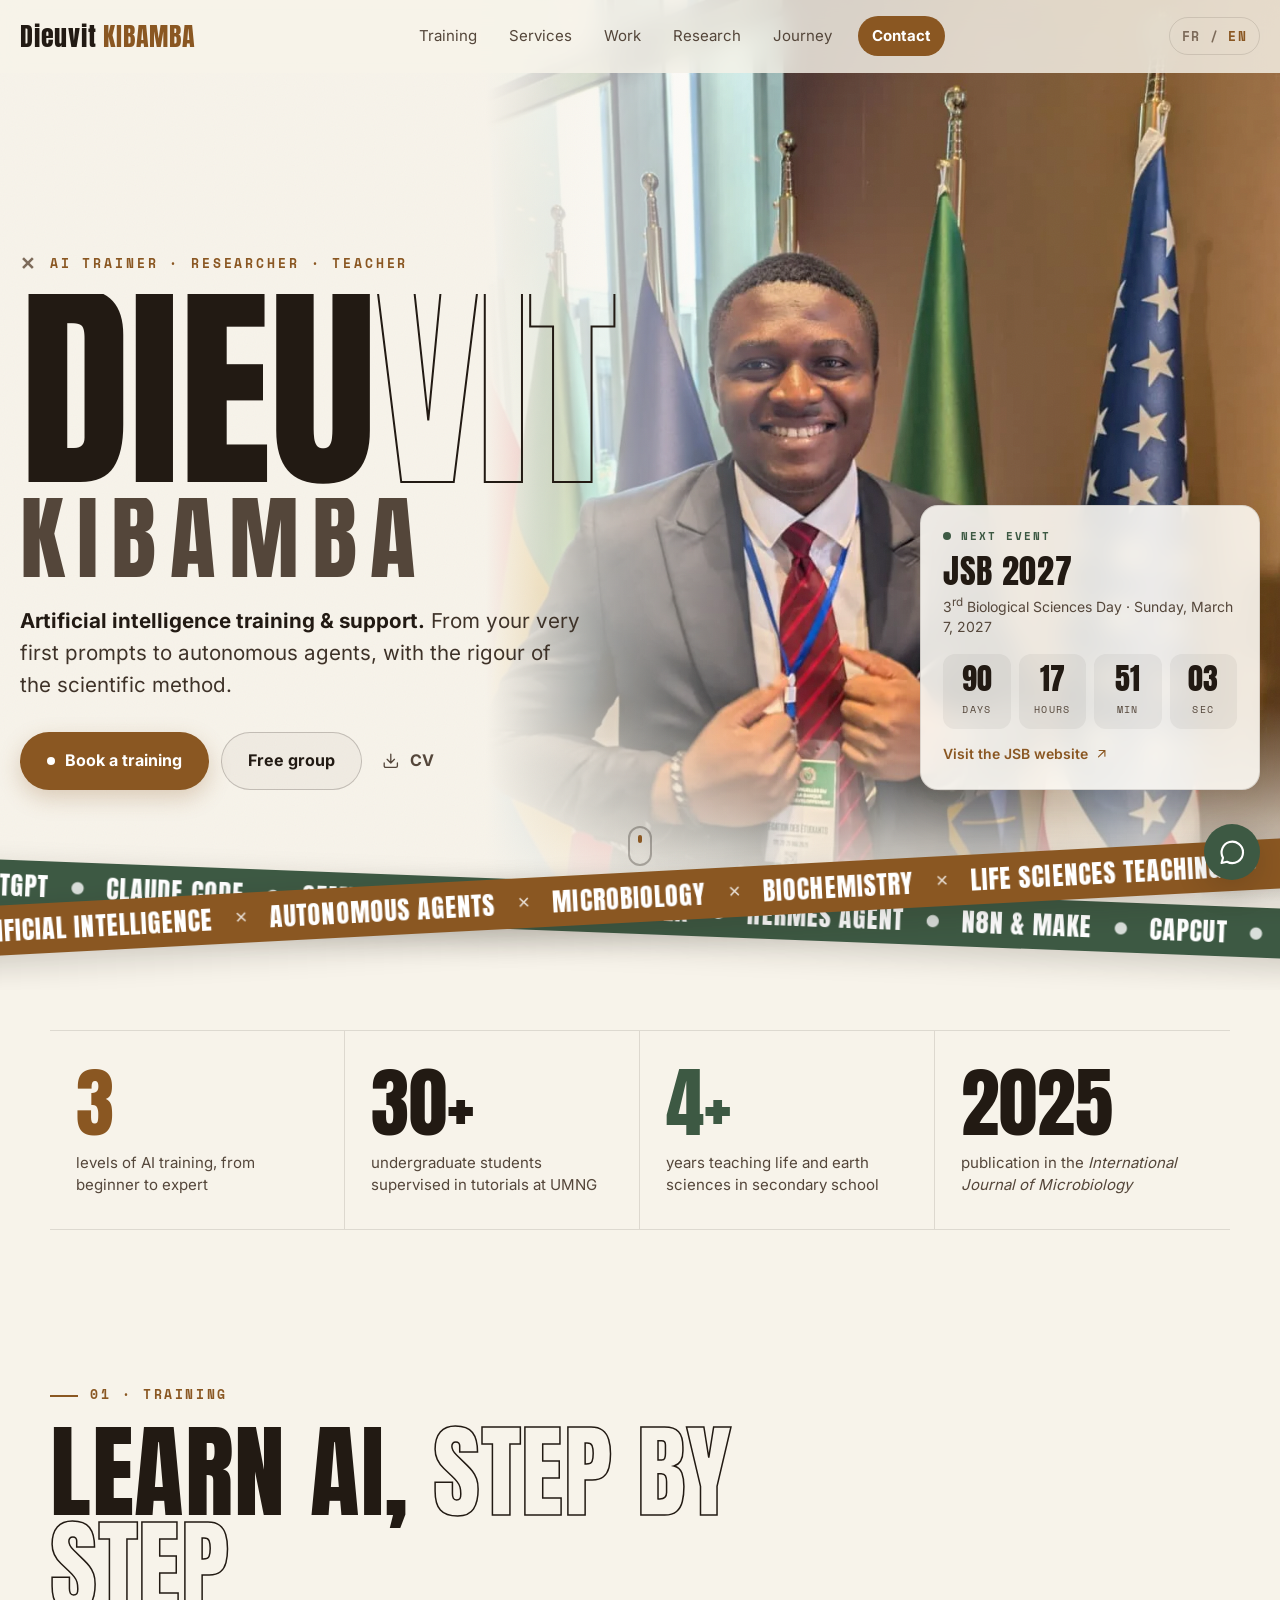
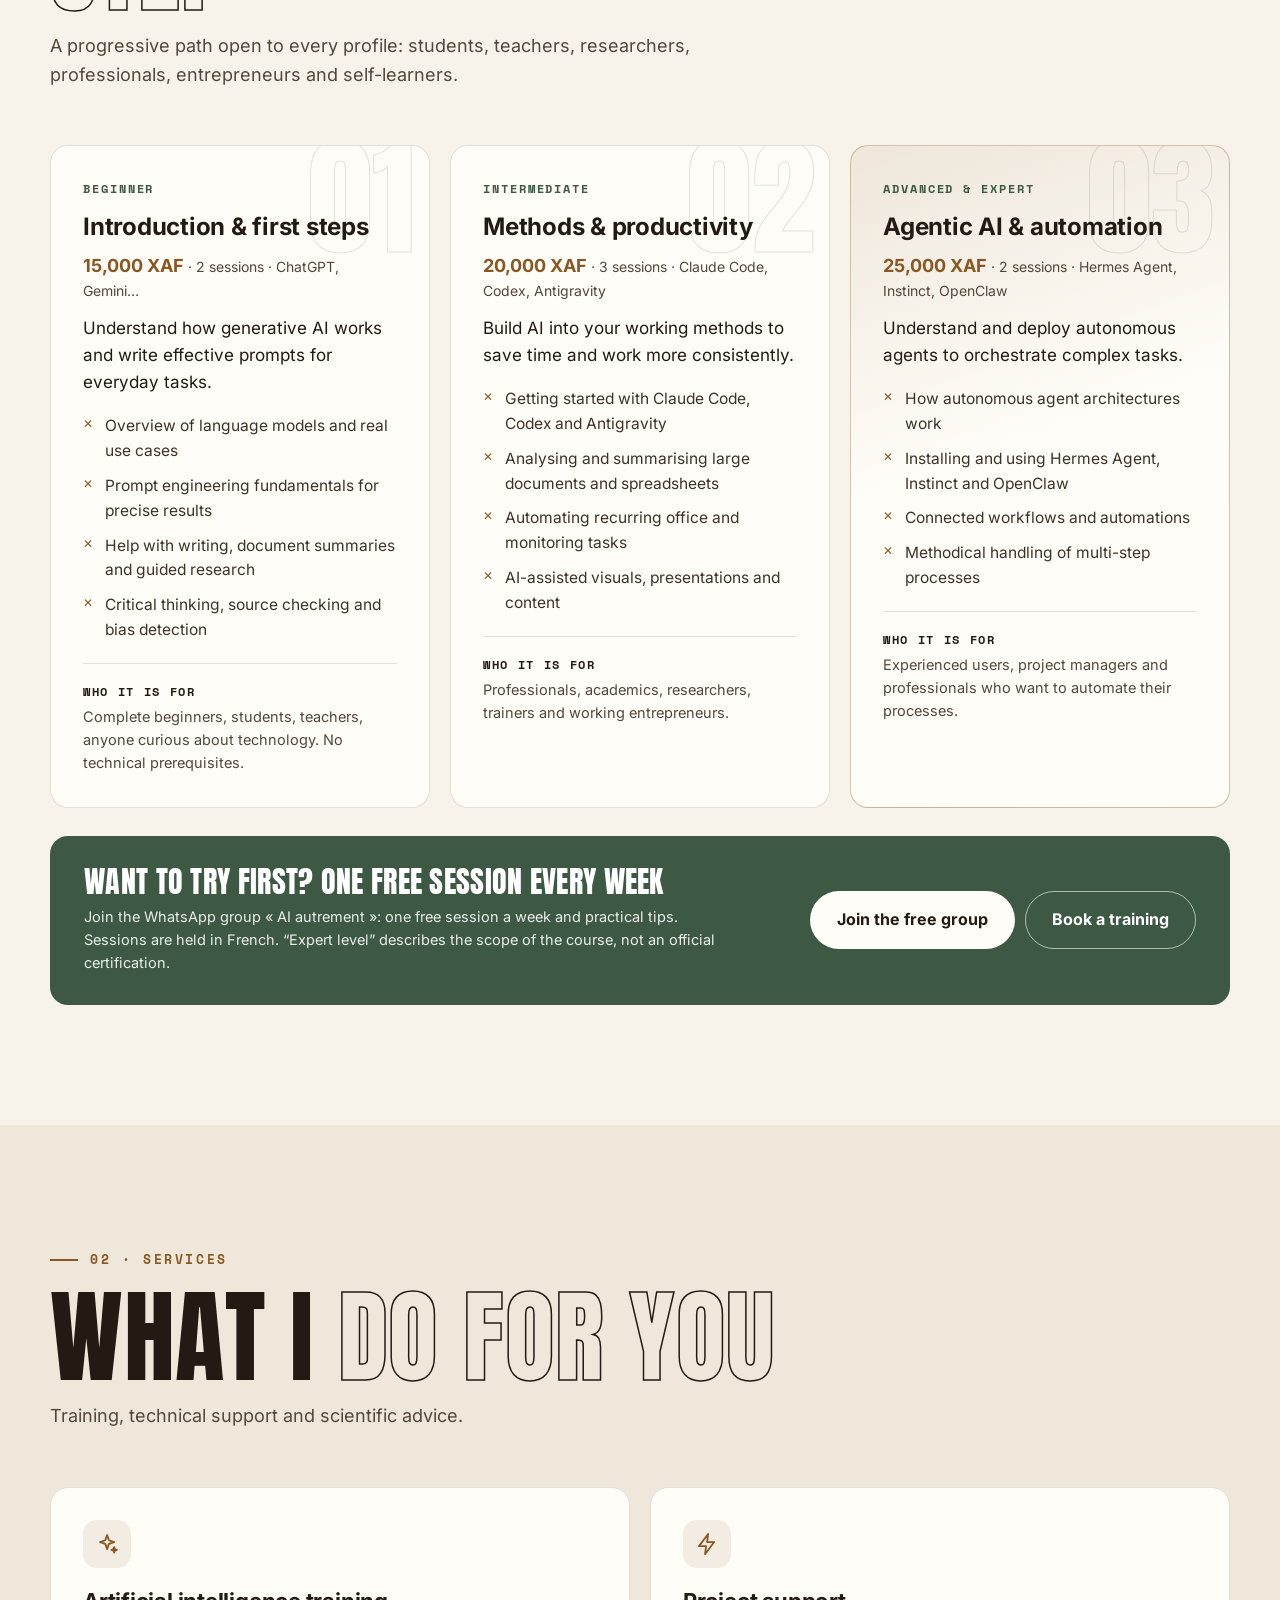
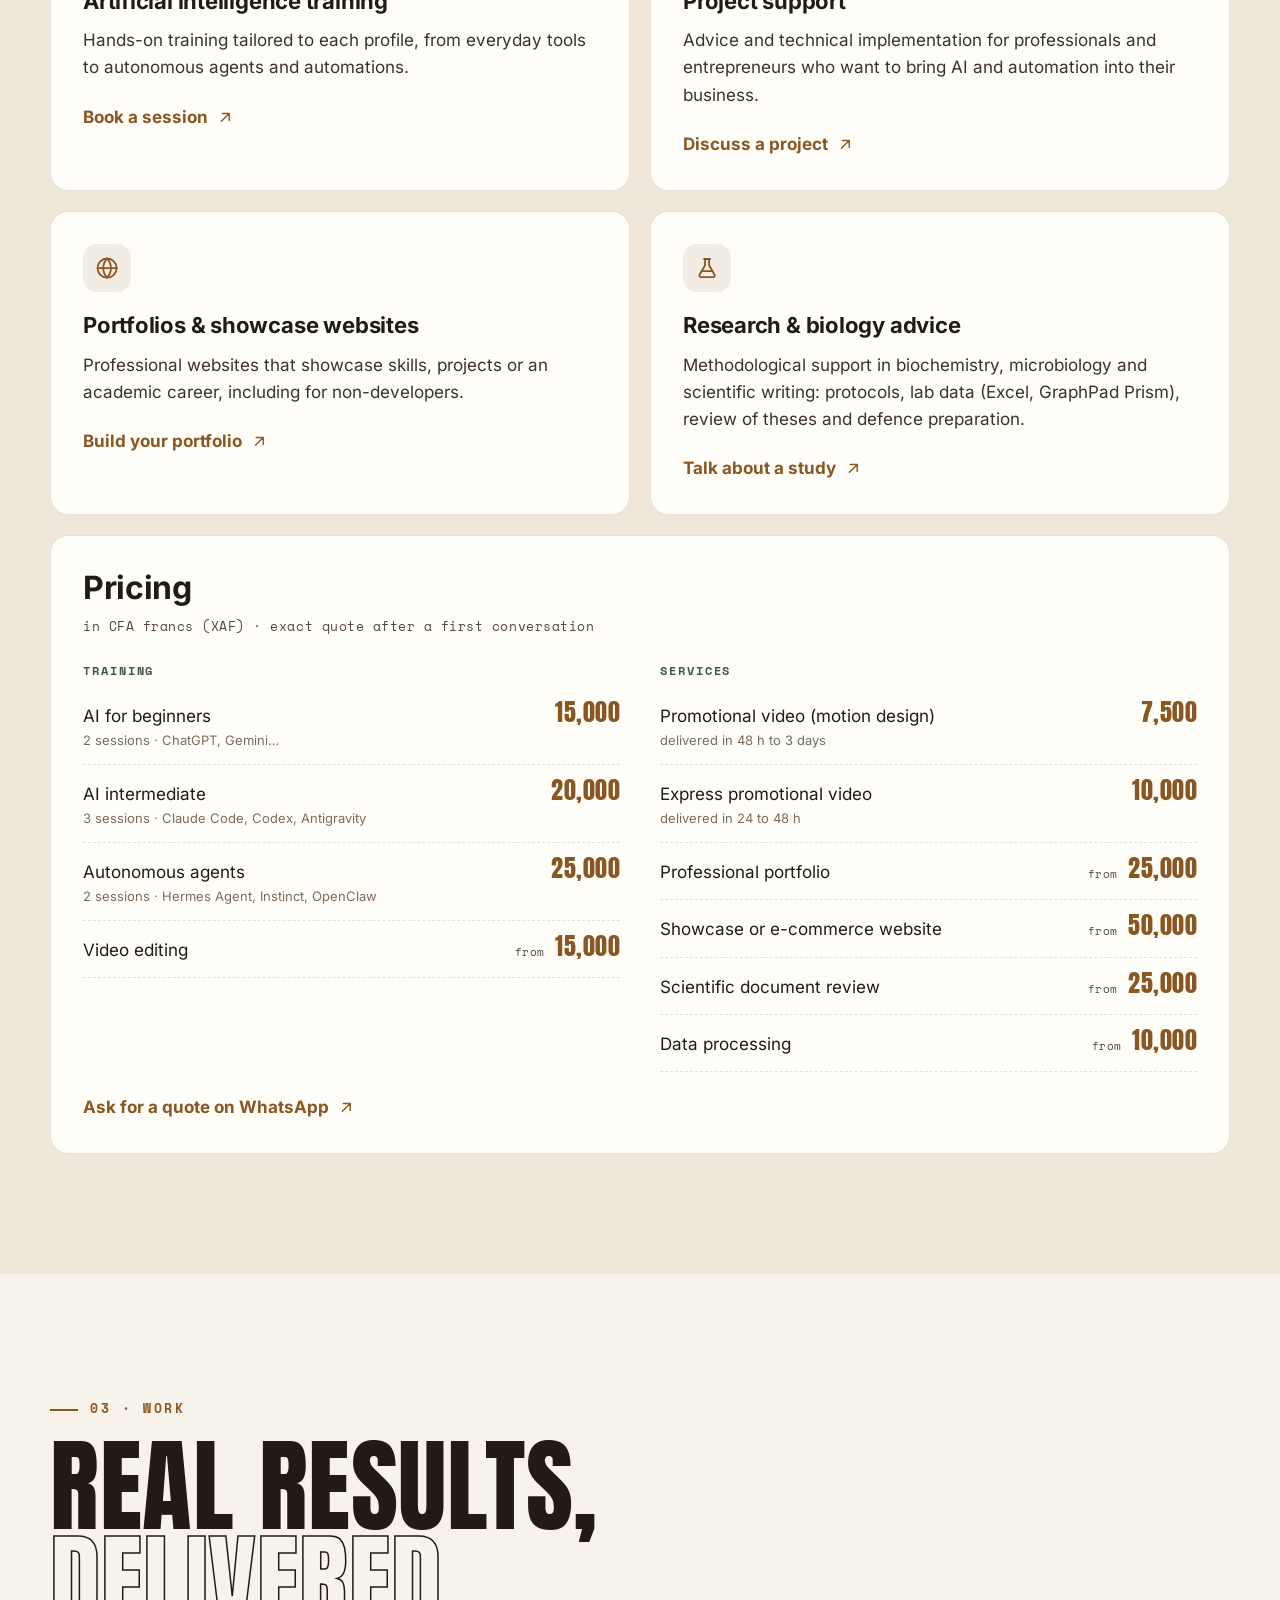
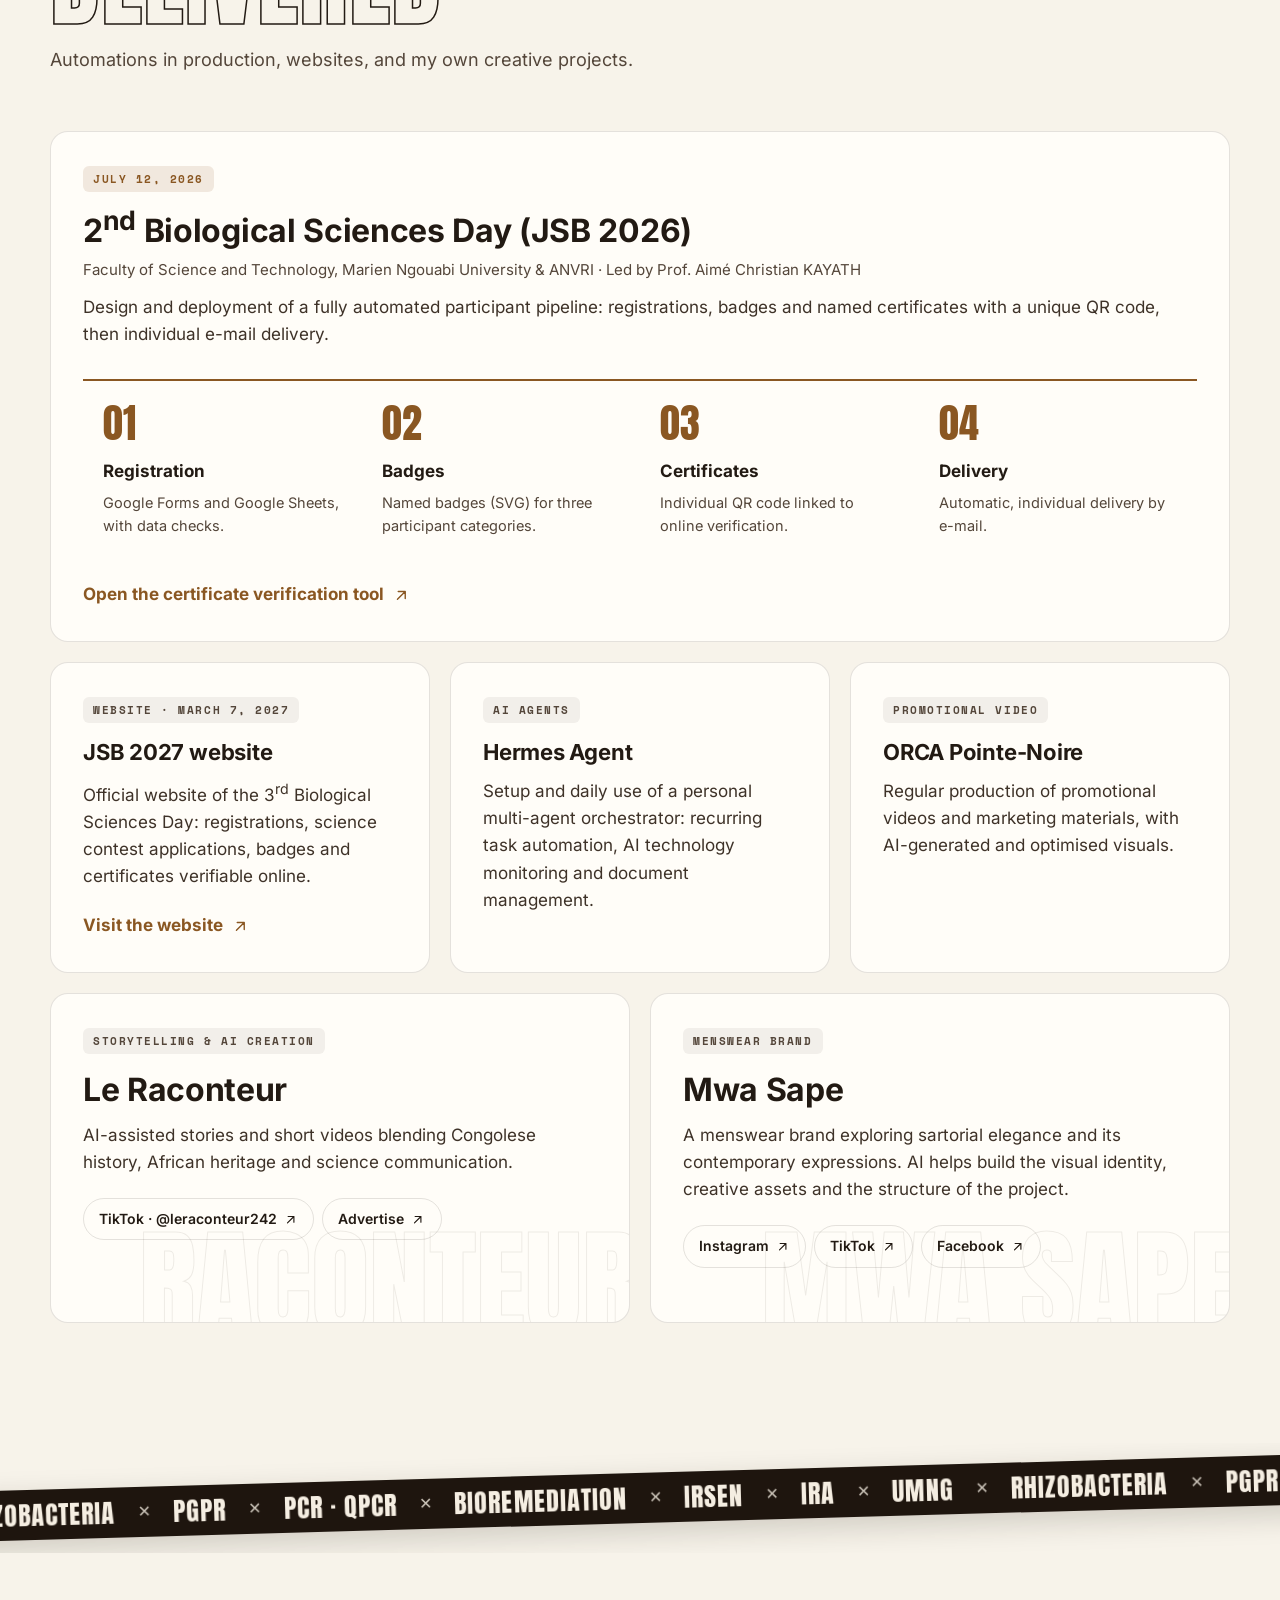
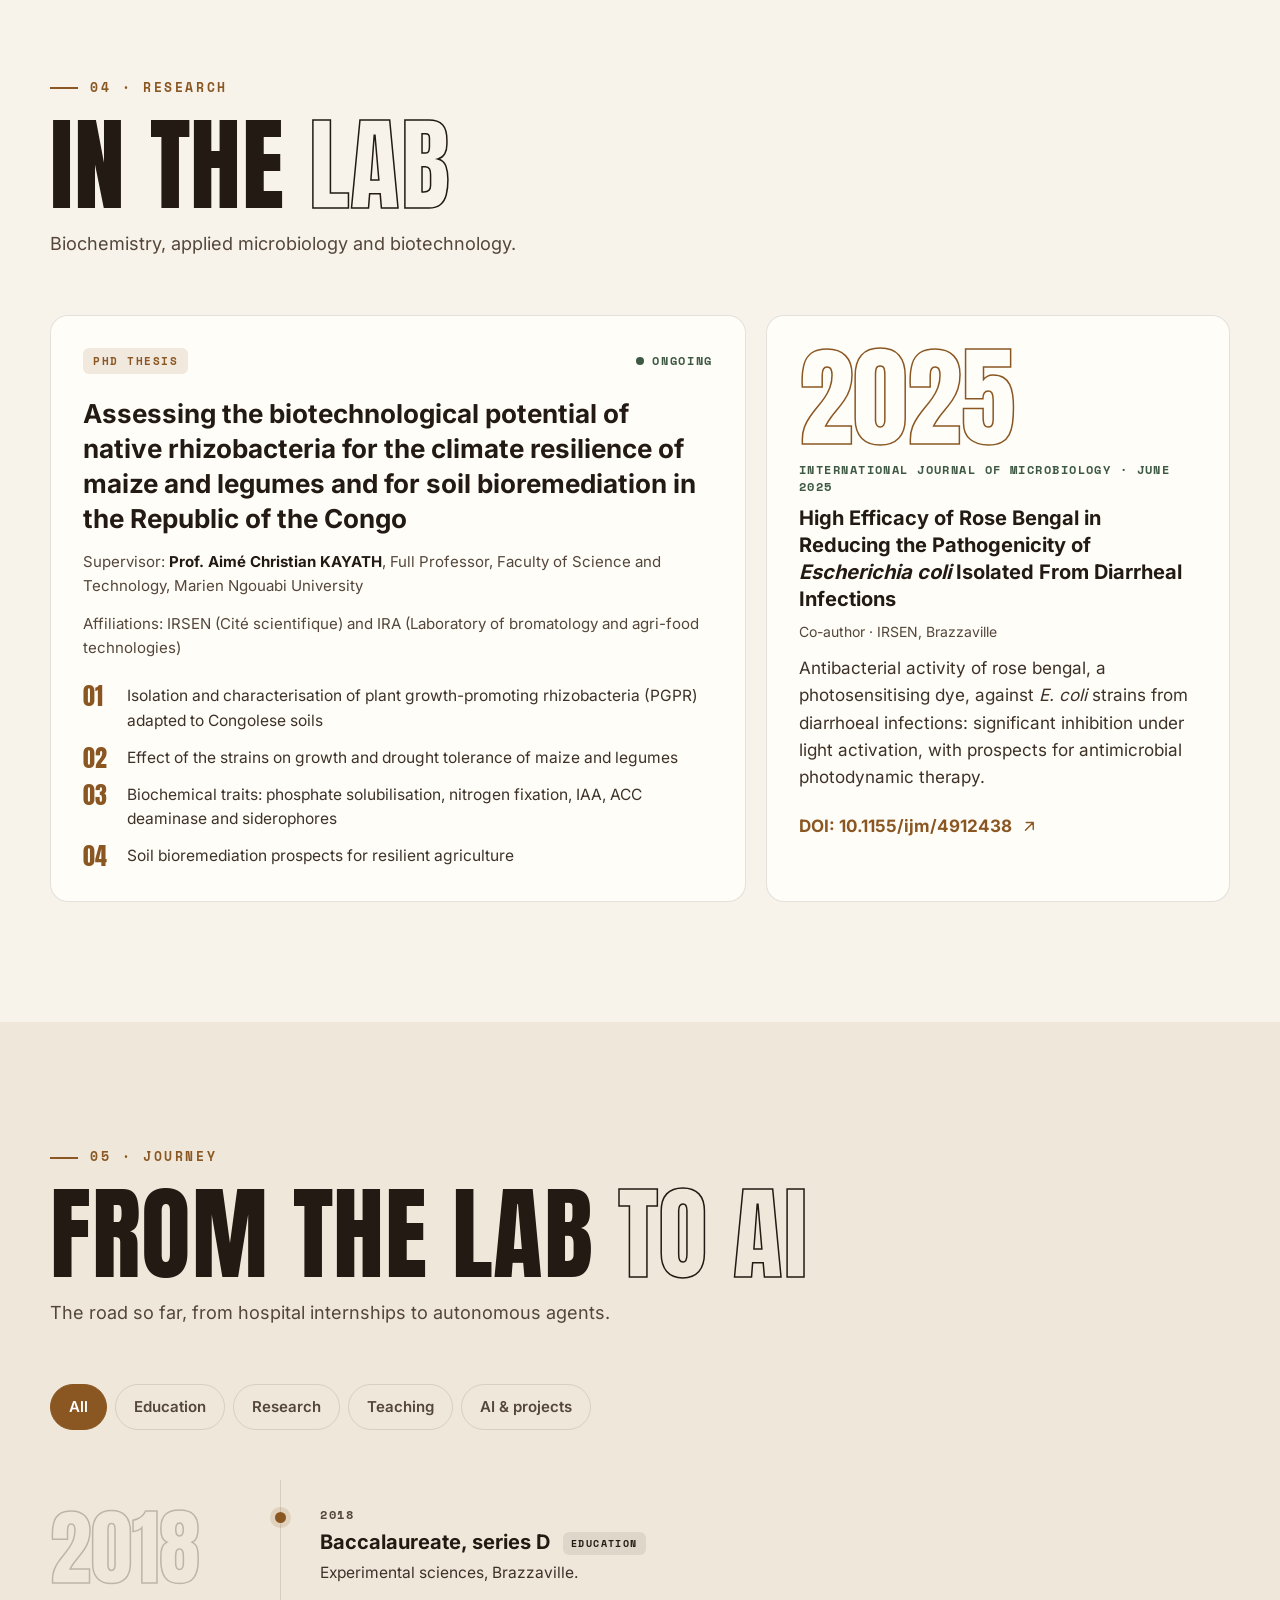
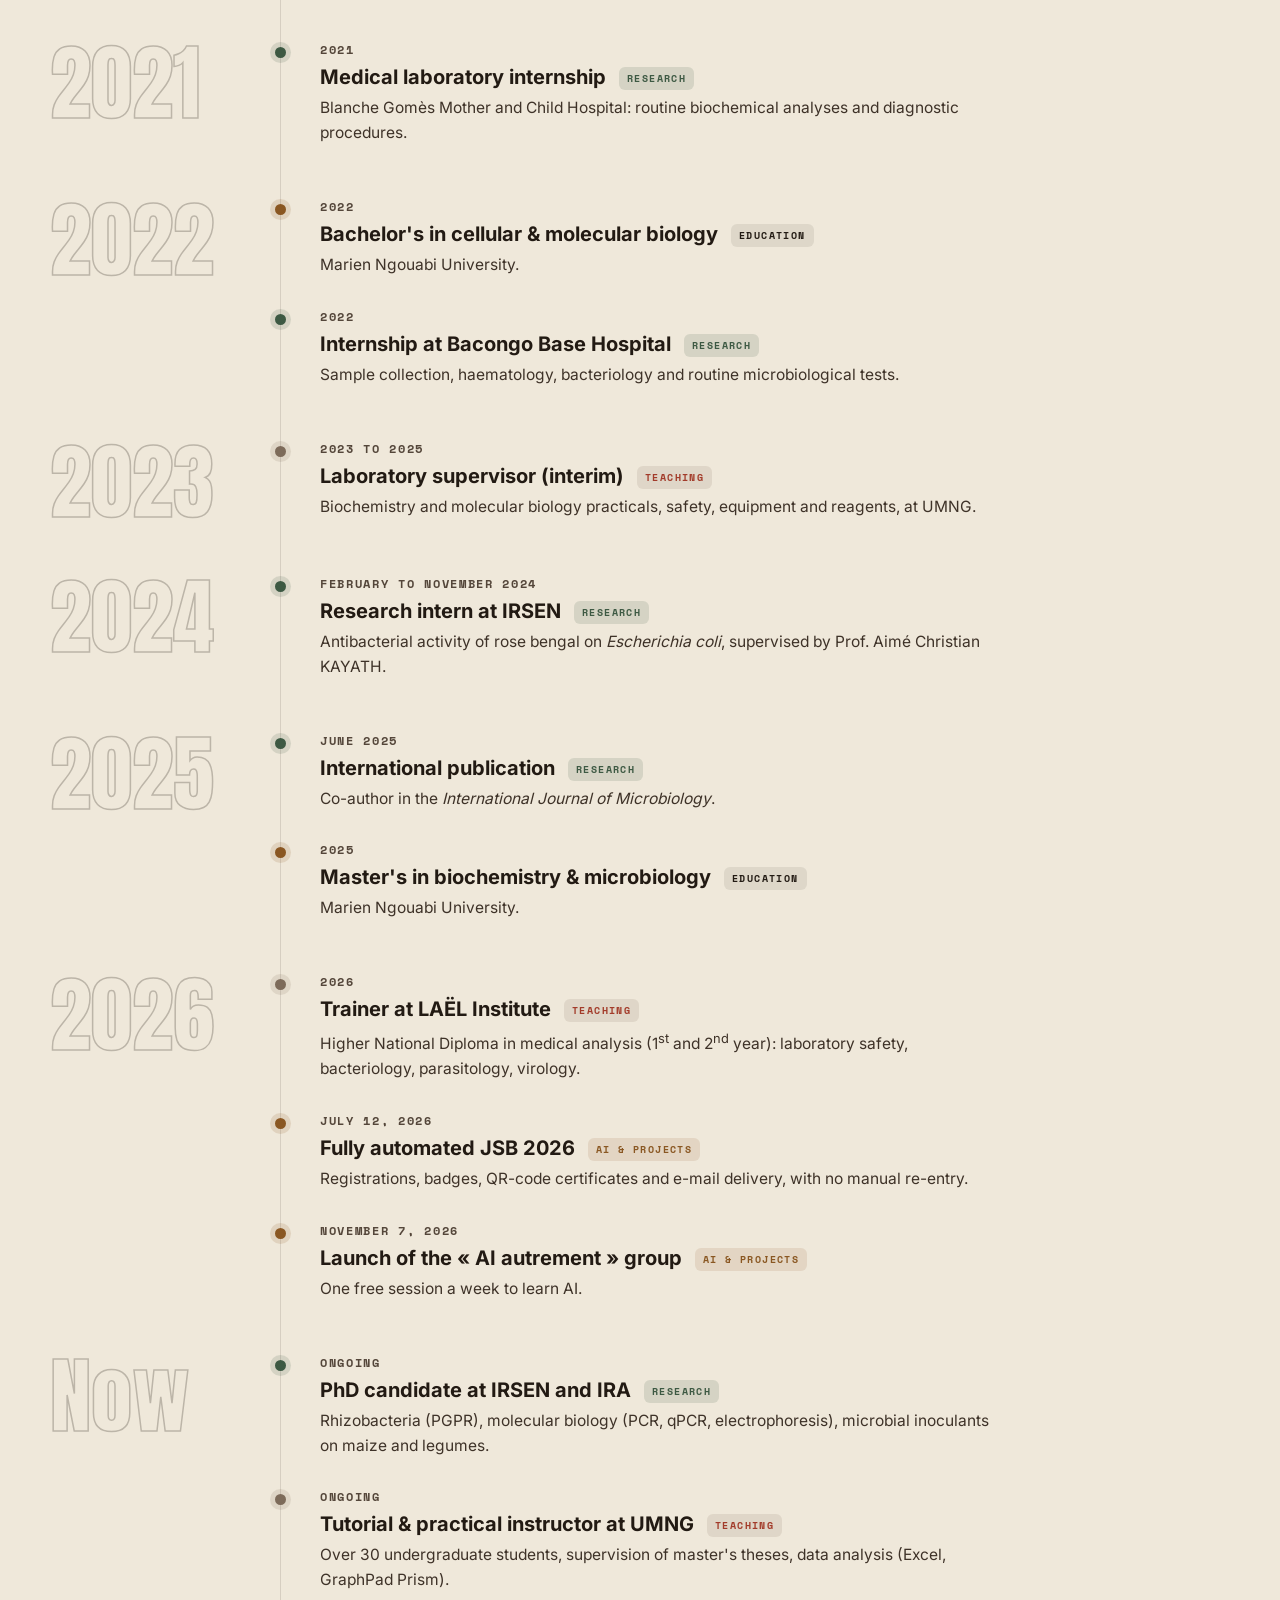
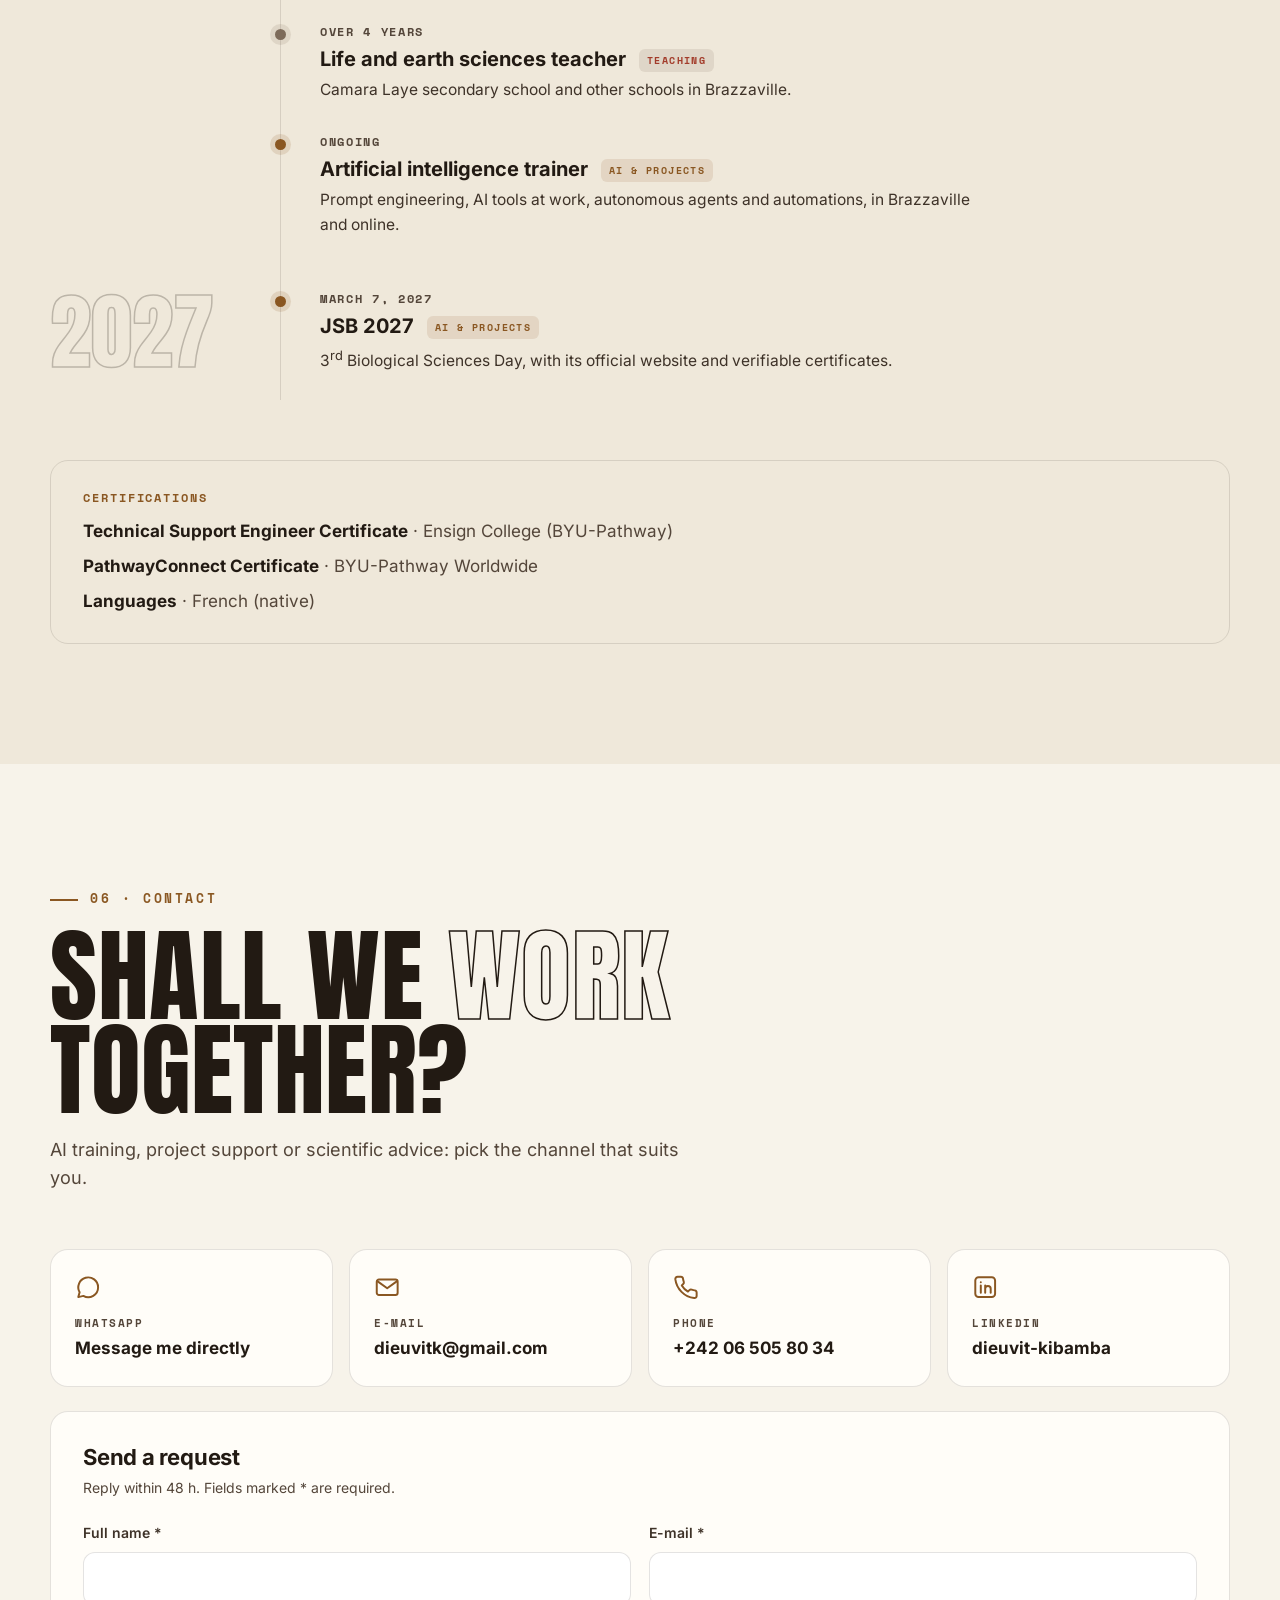
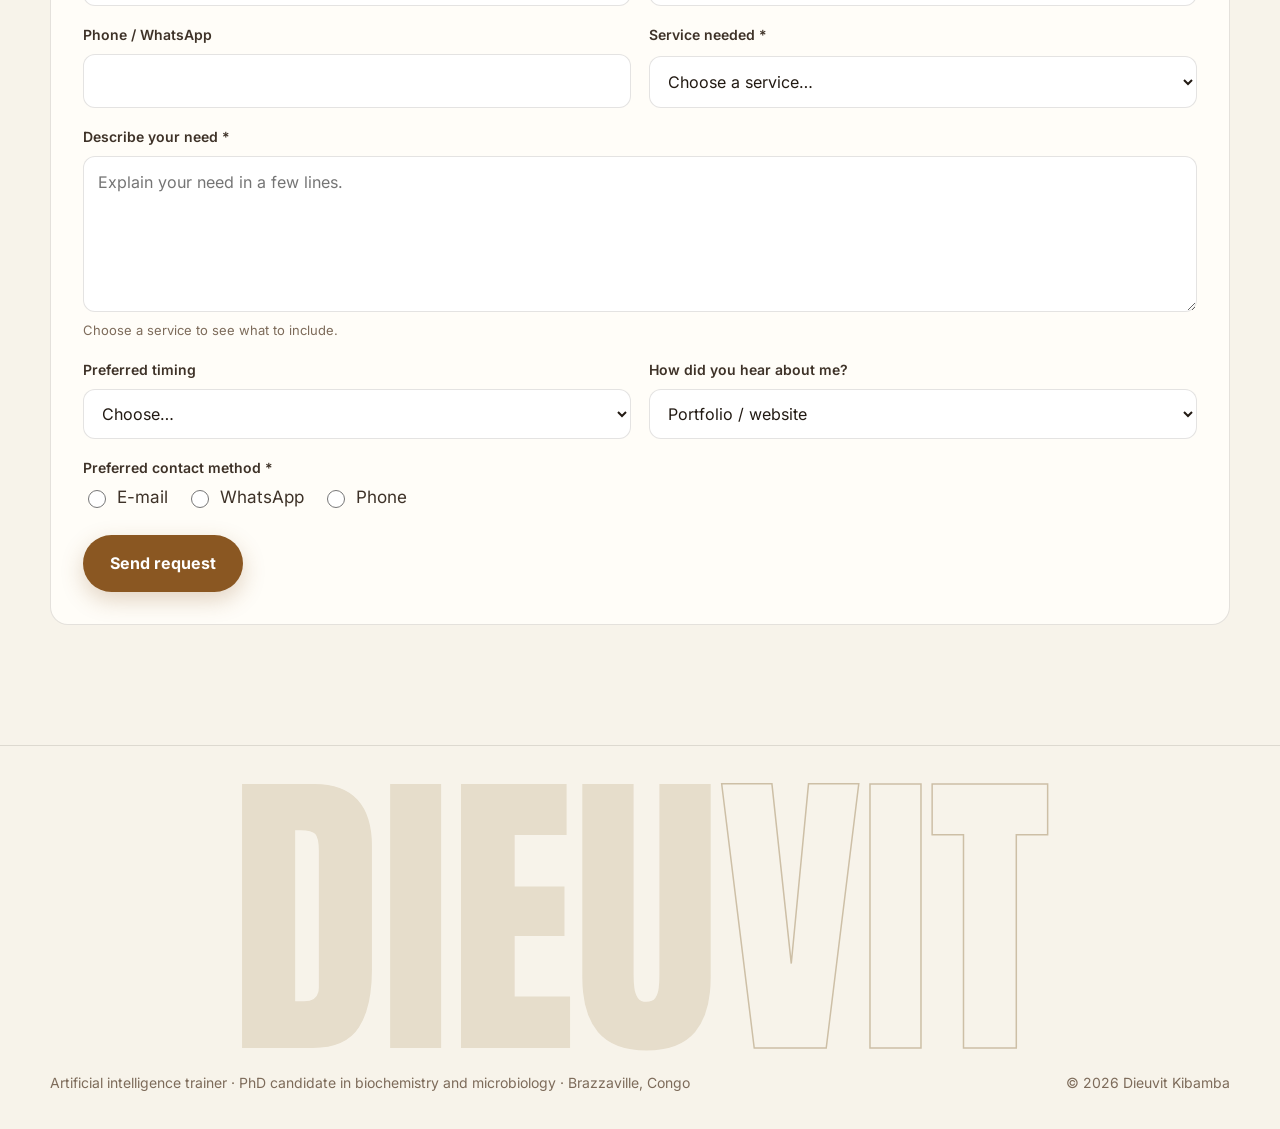
==== commit a345670a: "Montage vidéo : à partir de 15 000 F CFA Co-Authored-By: Claude Opus 5.5 <noreply@anthropic.com>" ====
--- a/en/index.html
+++ b/en/index.html
@@ -299,7 +299,7 @@
                 <li><span>AI for beginners <small>2 sessions · ChatGPT, Gemini…</small></span><strong>15,000</strong></li>
                 <li><span>AI intermediate <small>3 sessions · Claude Code, Codex, Antigravity</small></span><strong>20,000</strong></li>
                 <li><span>Autonomous agents <small>2 sessions · Hermes Agent, Instinct, OpenClaw</small></span><strong>25,000</strong></li>
-                <li><span>Video editing</span><strong>10,000</strong></li>
+                <li><span>Video editing</span><strong><small>from</small> 15,000</strong></li>
               </ul>
             </div>
             <div>
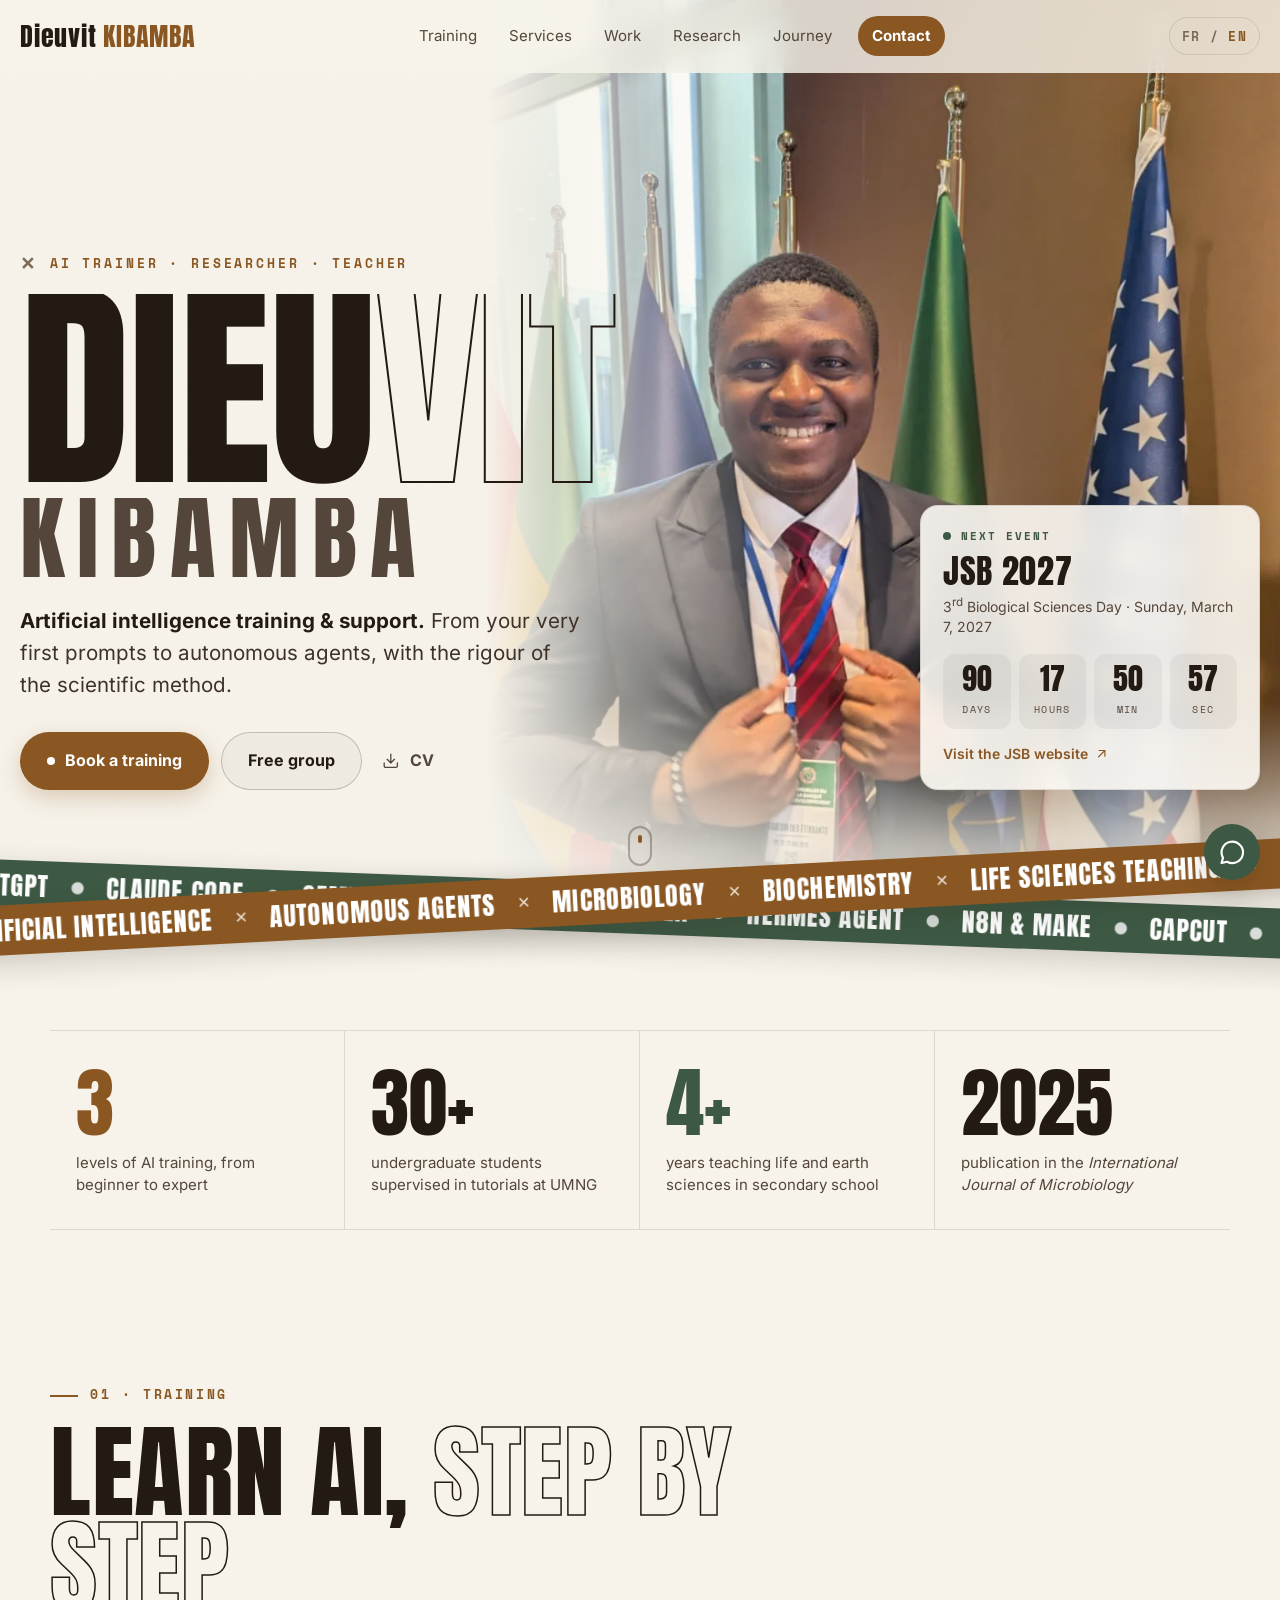
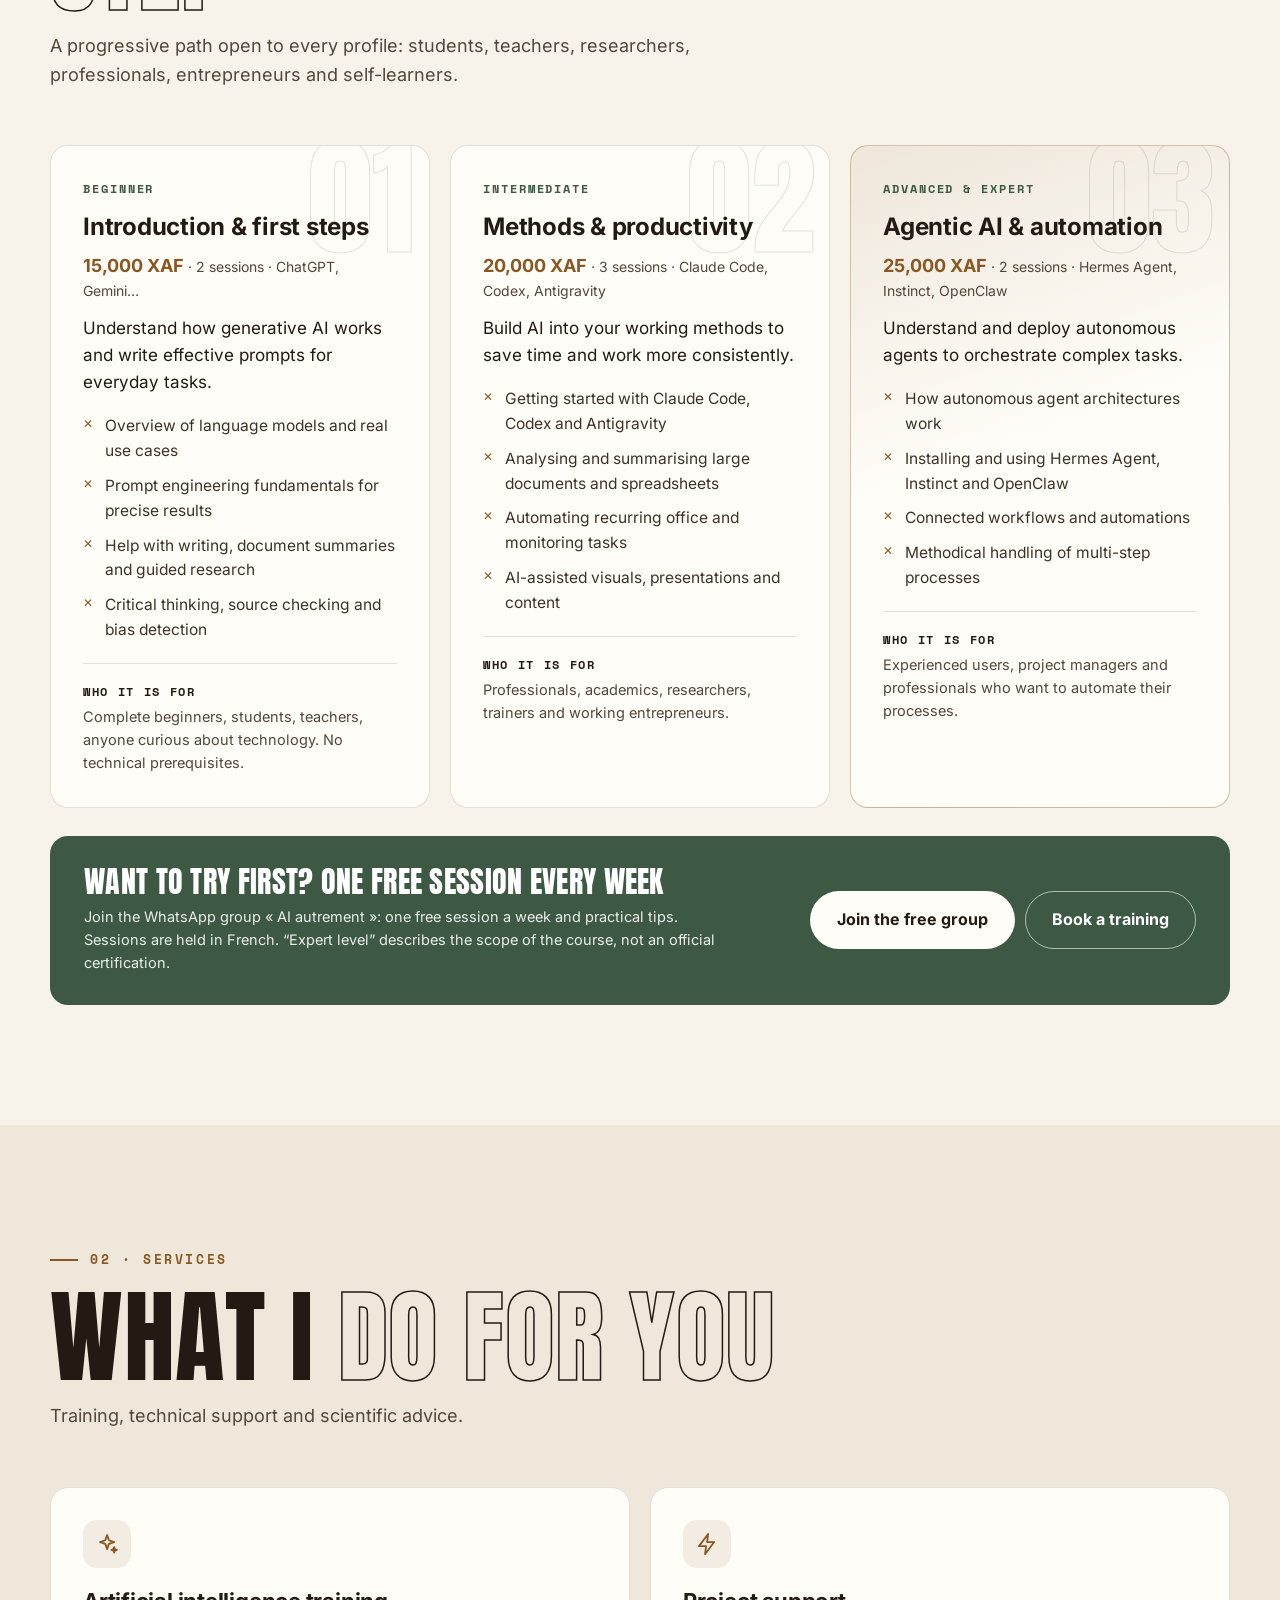
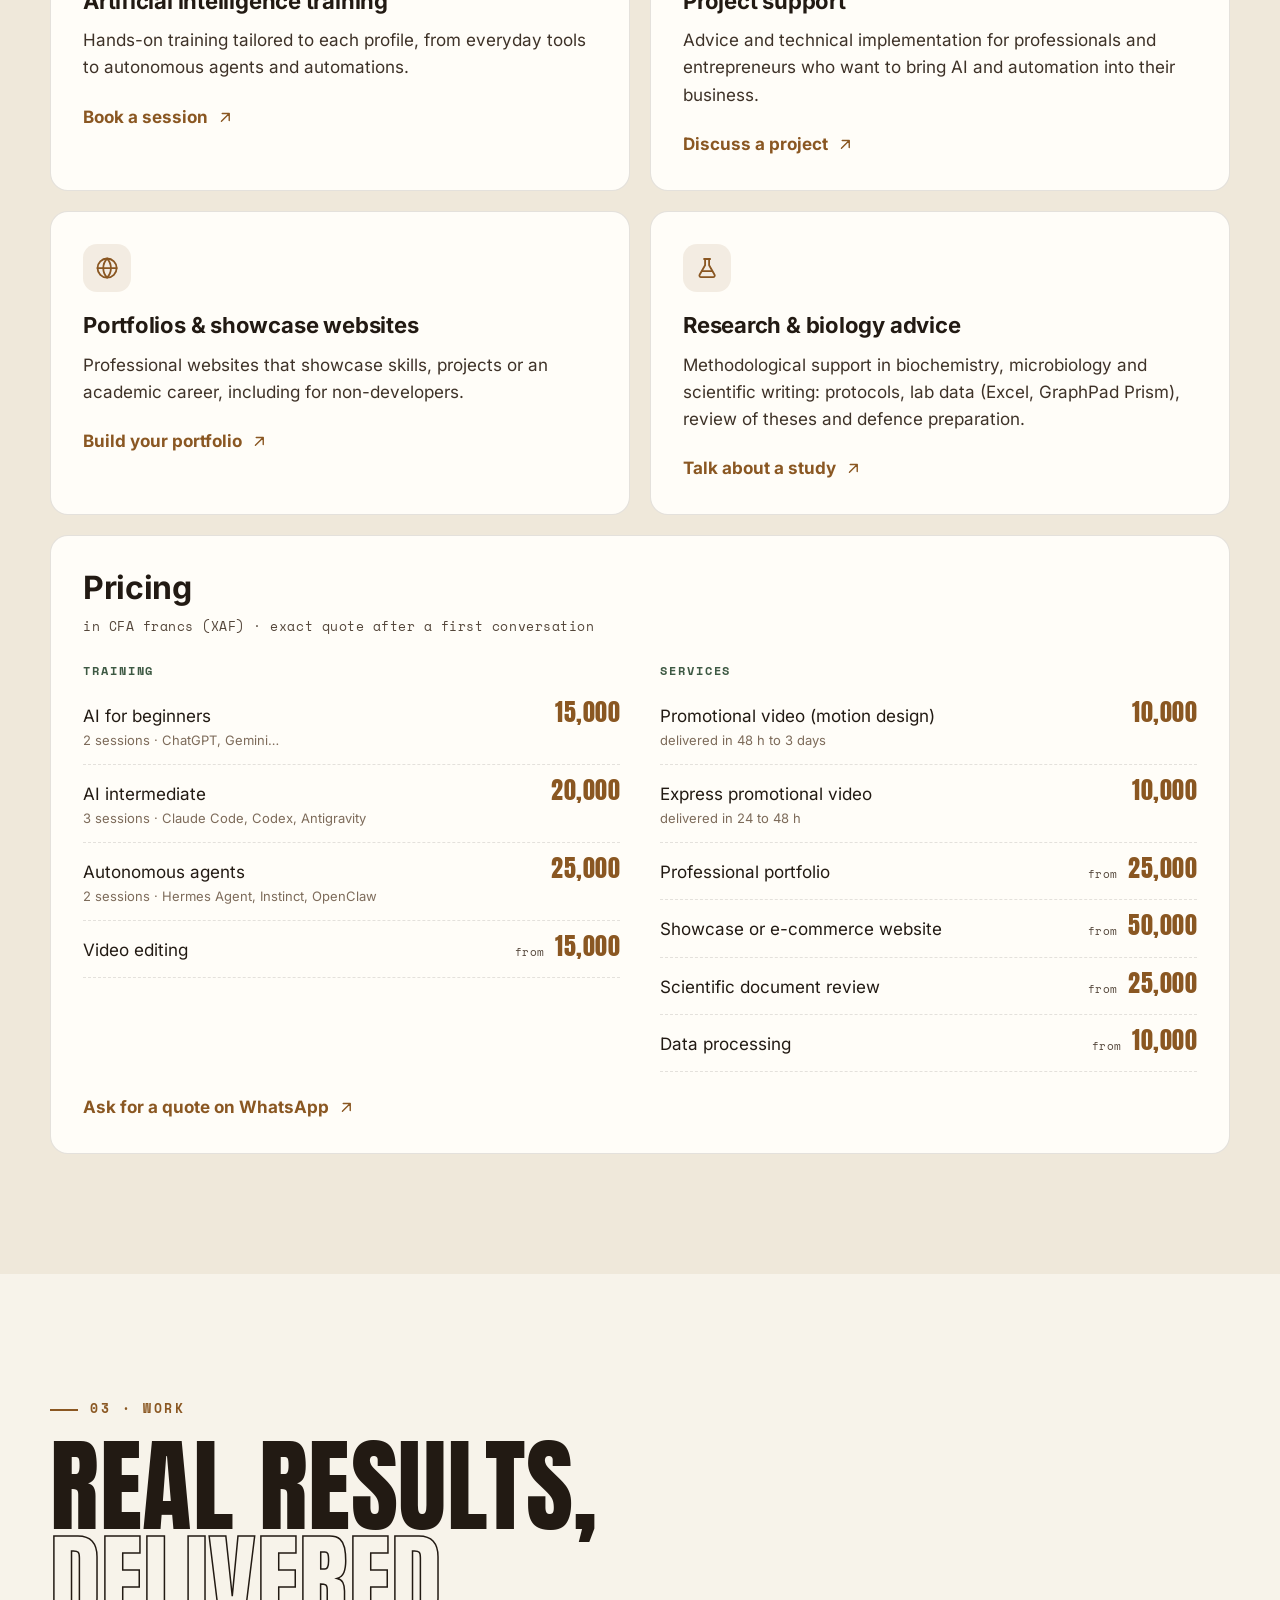
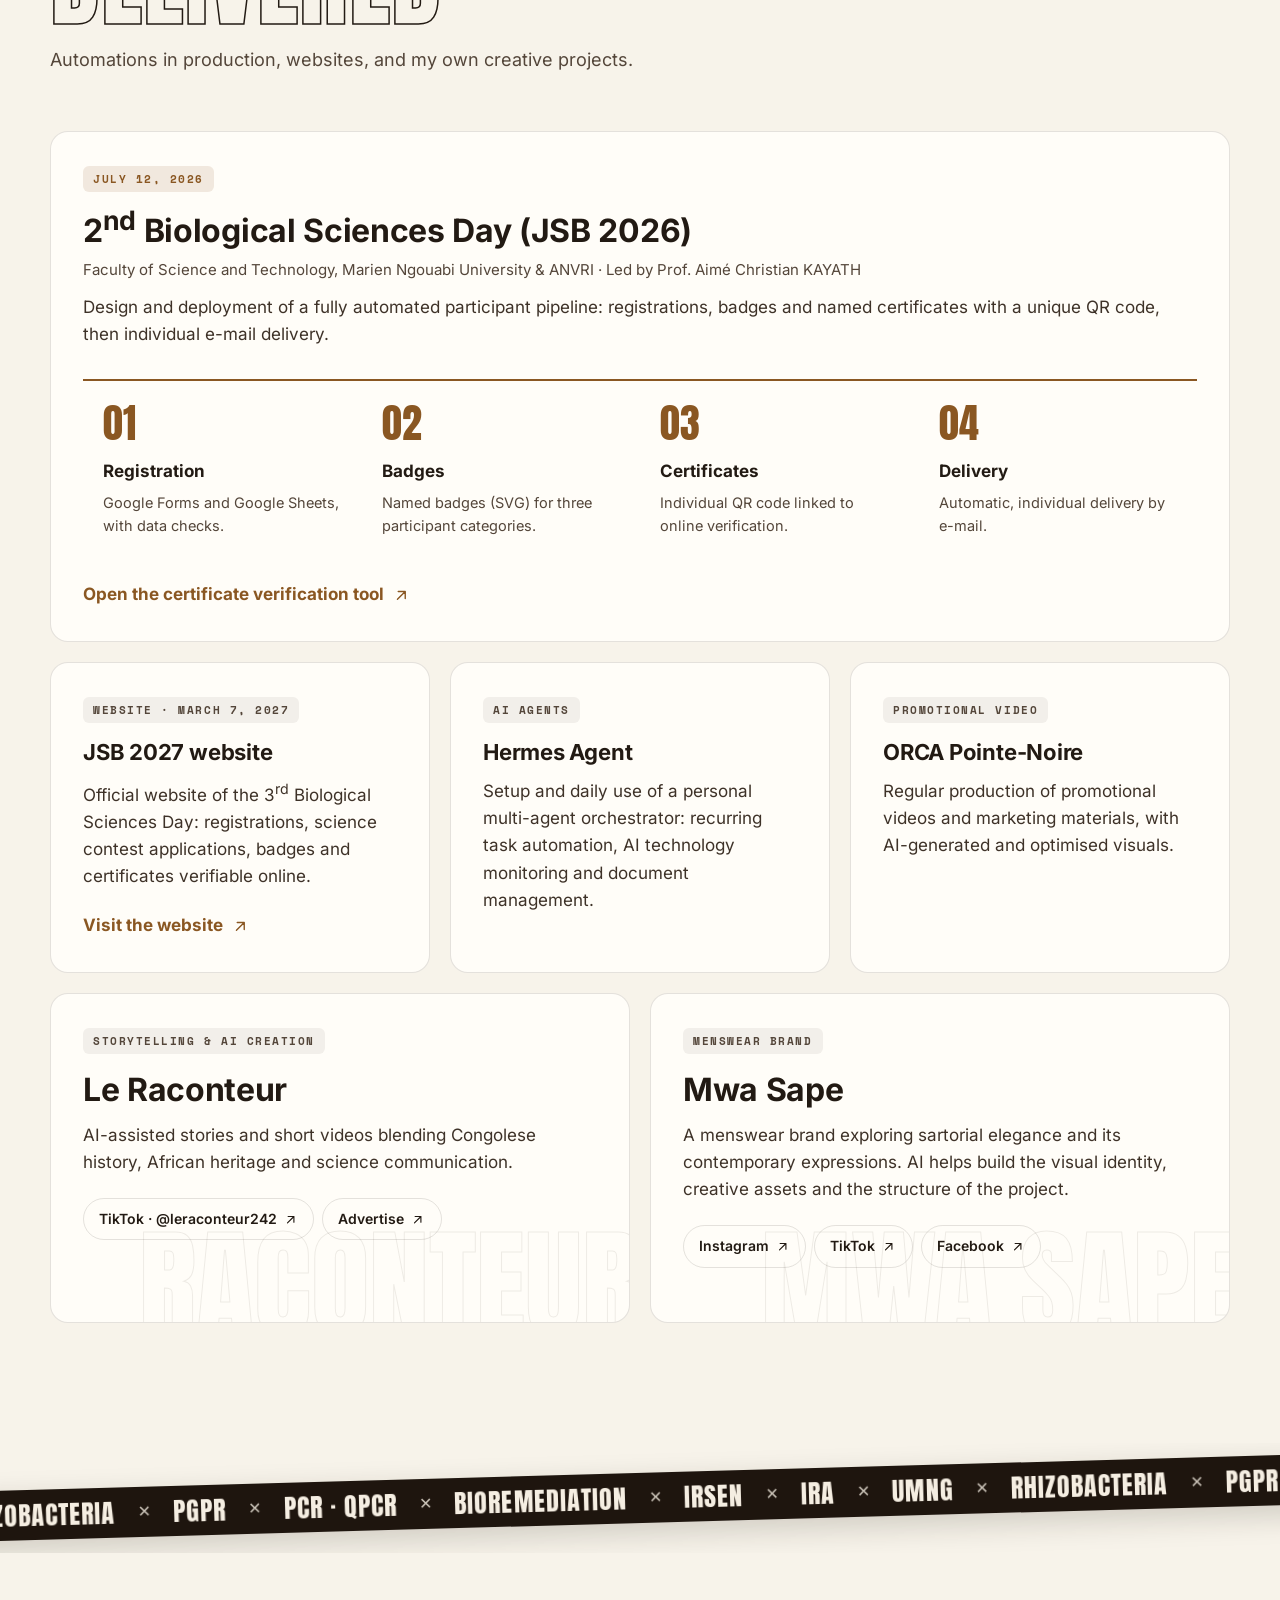
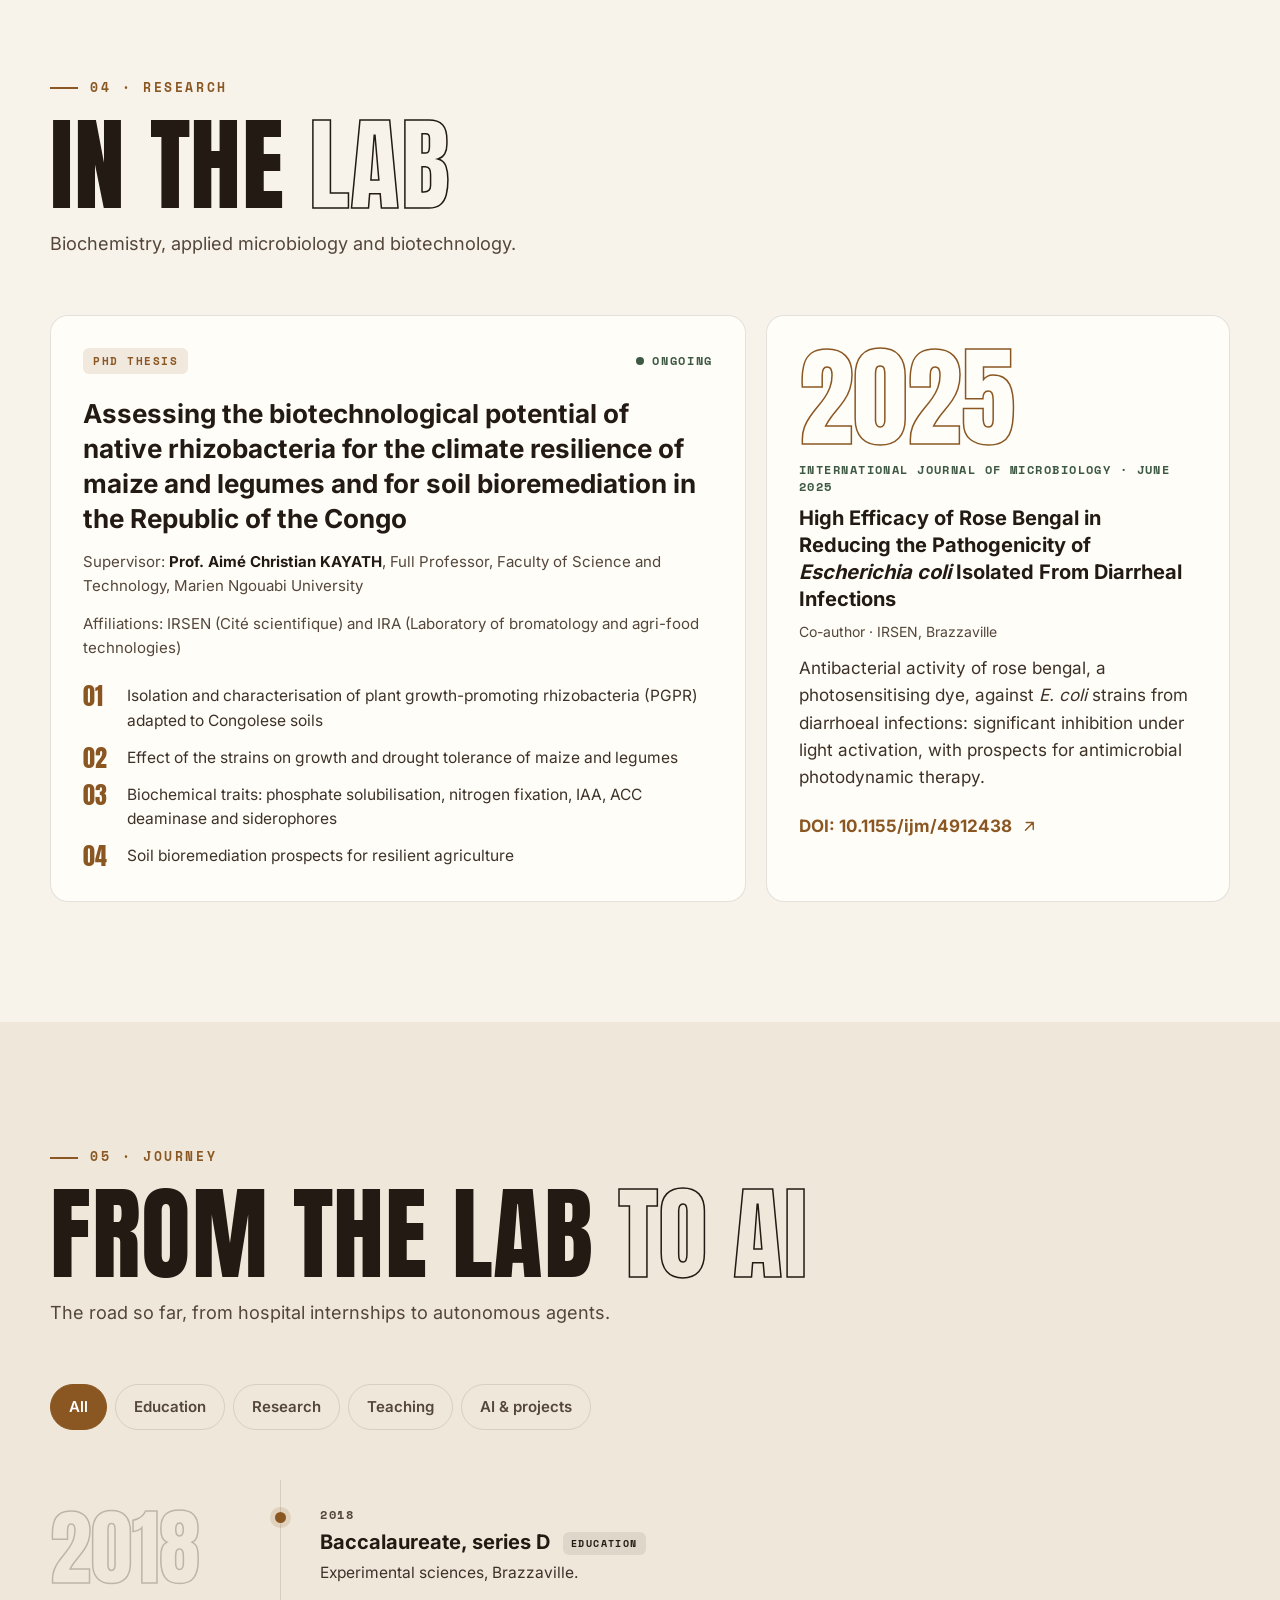
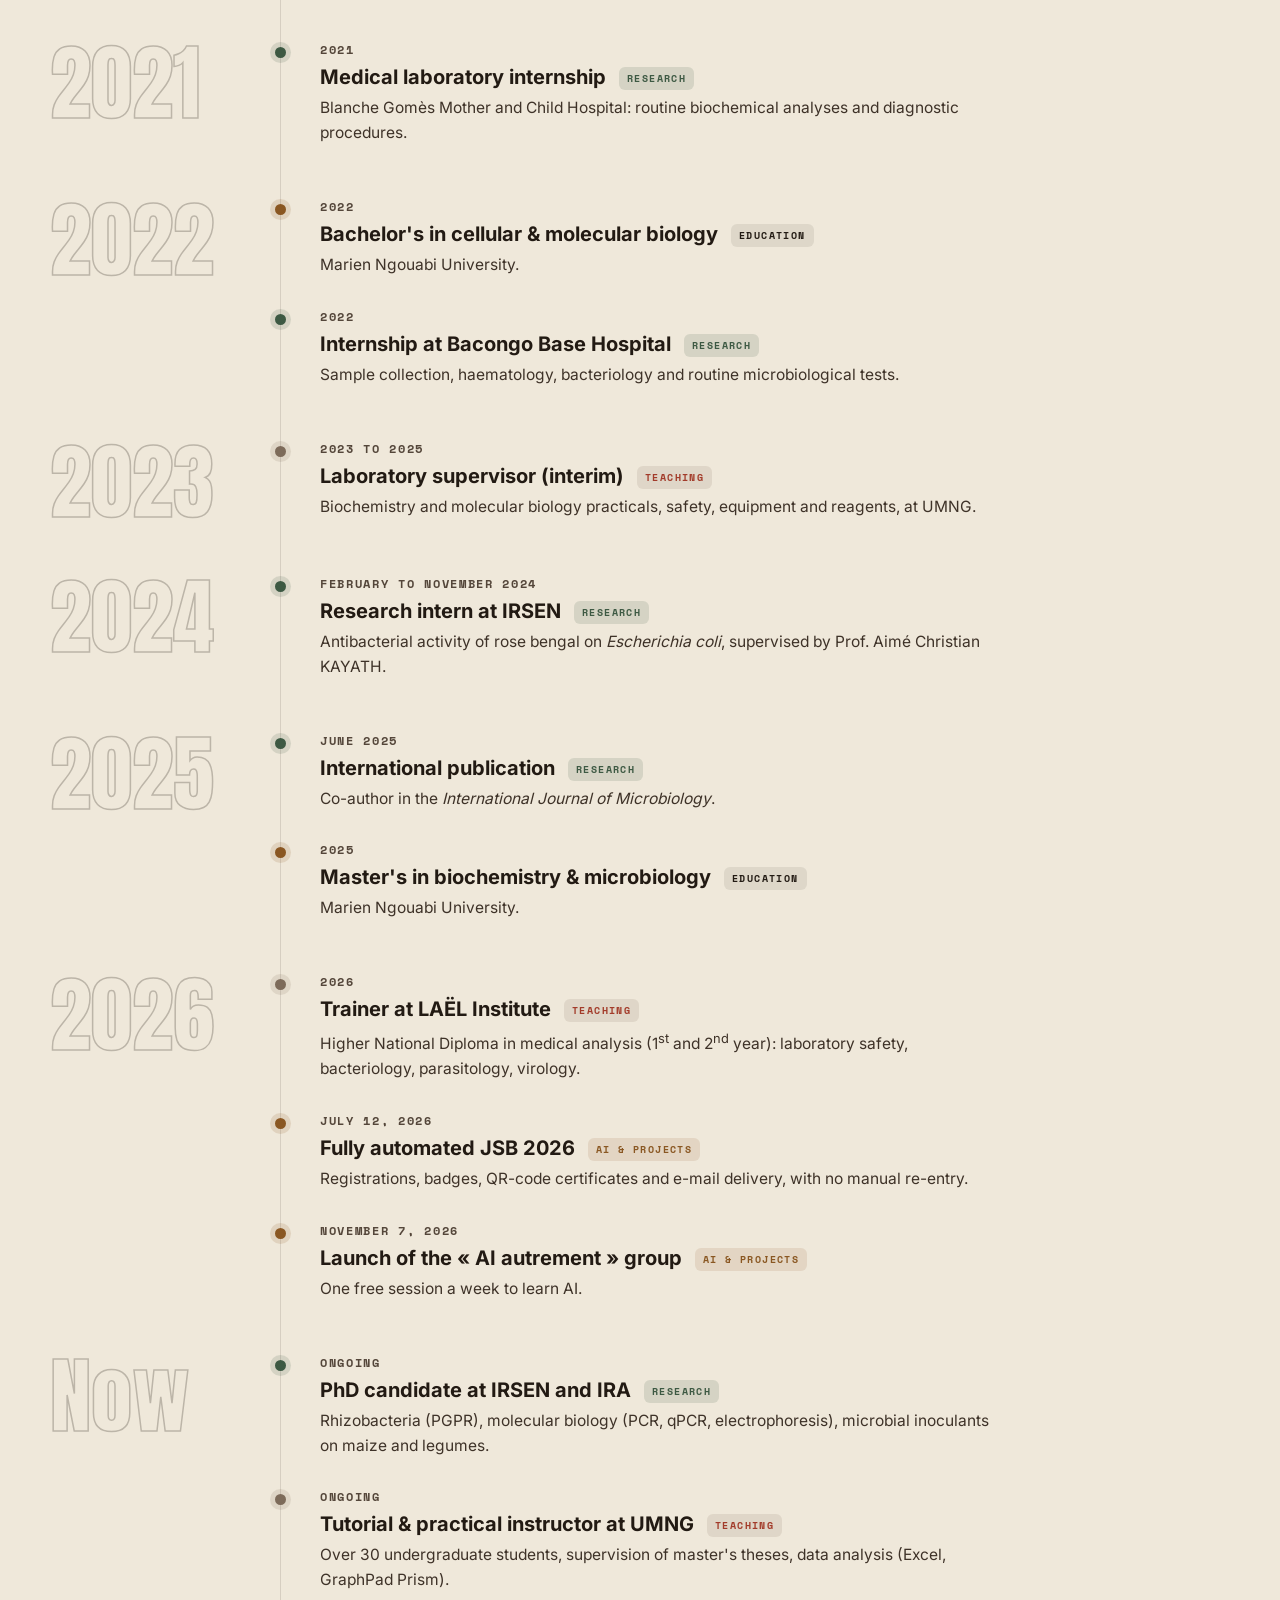
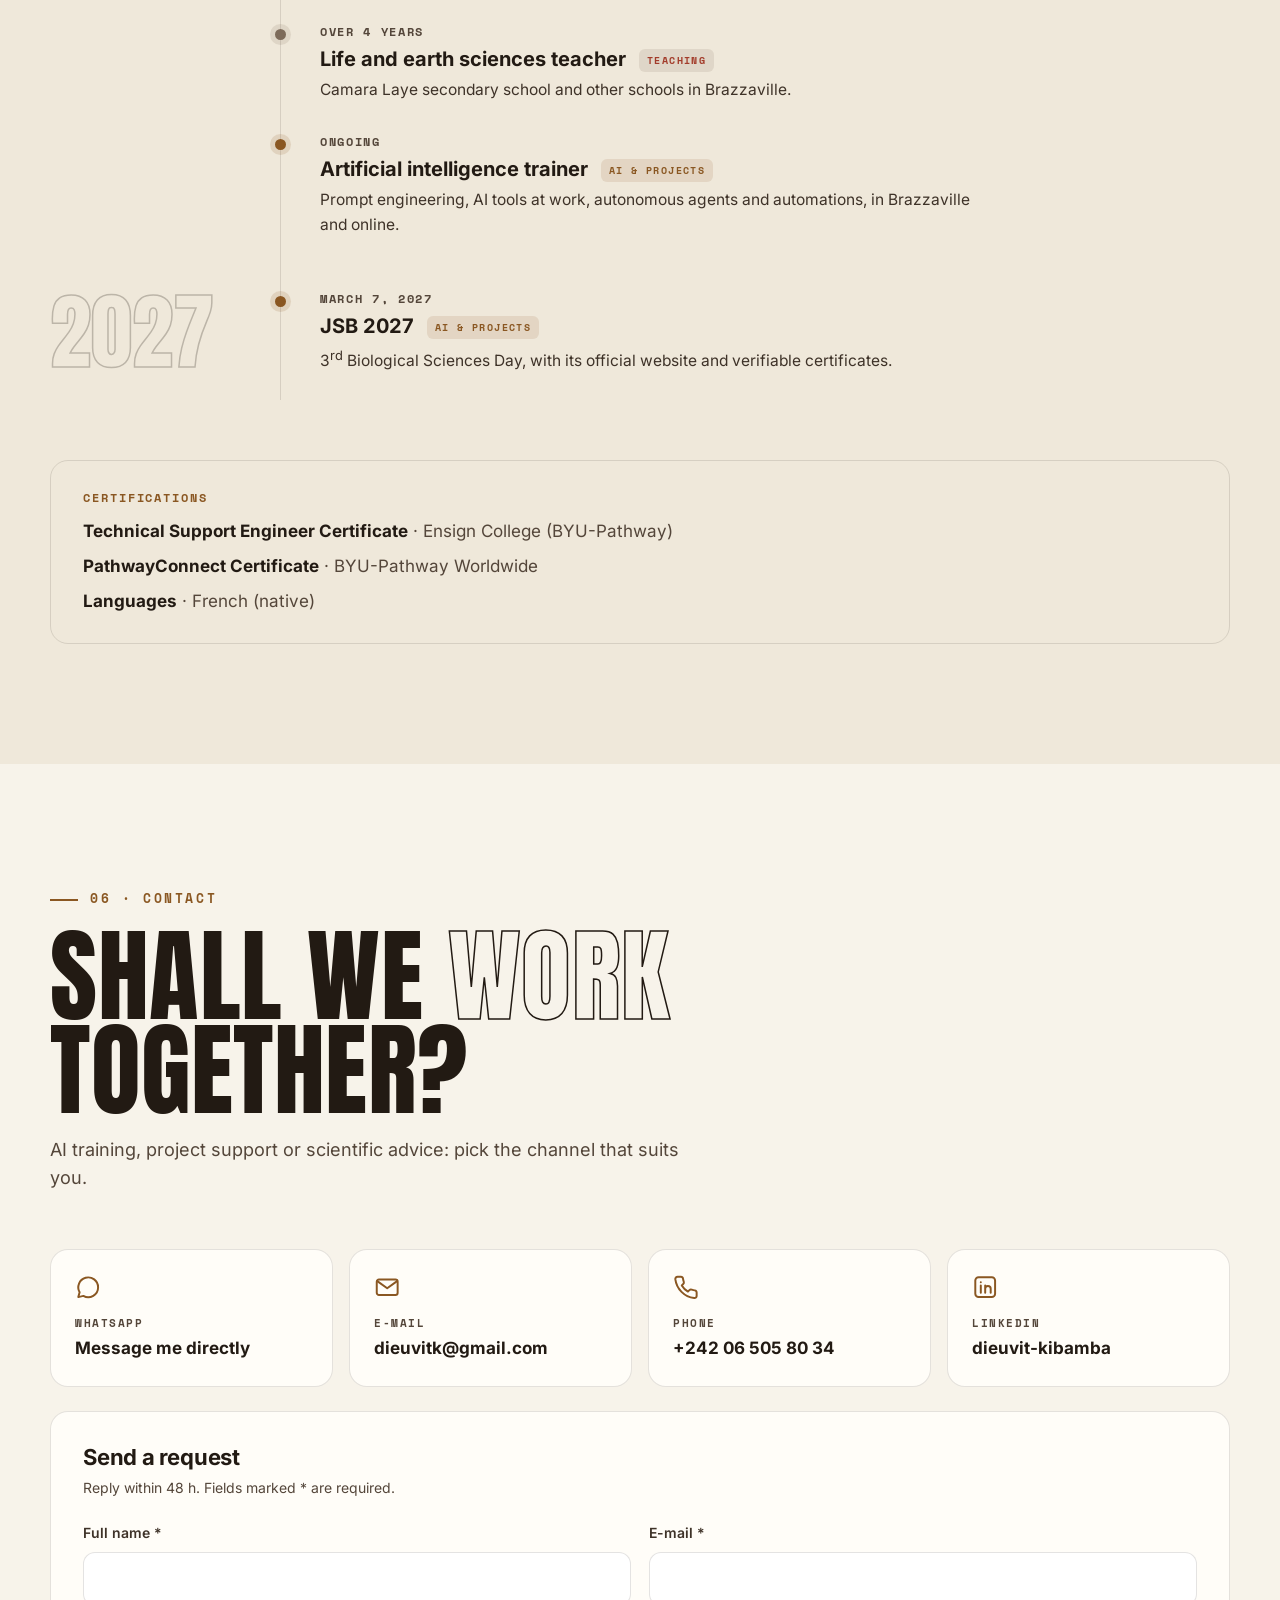
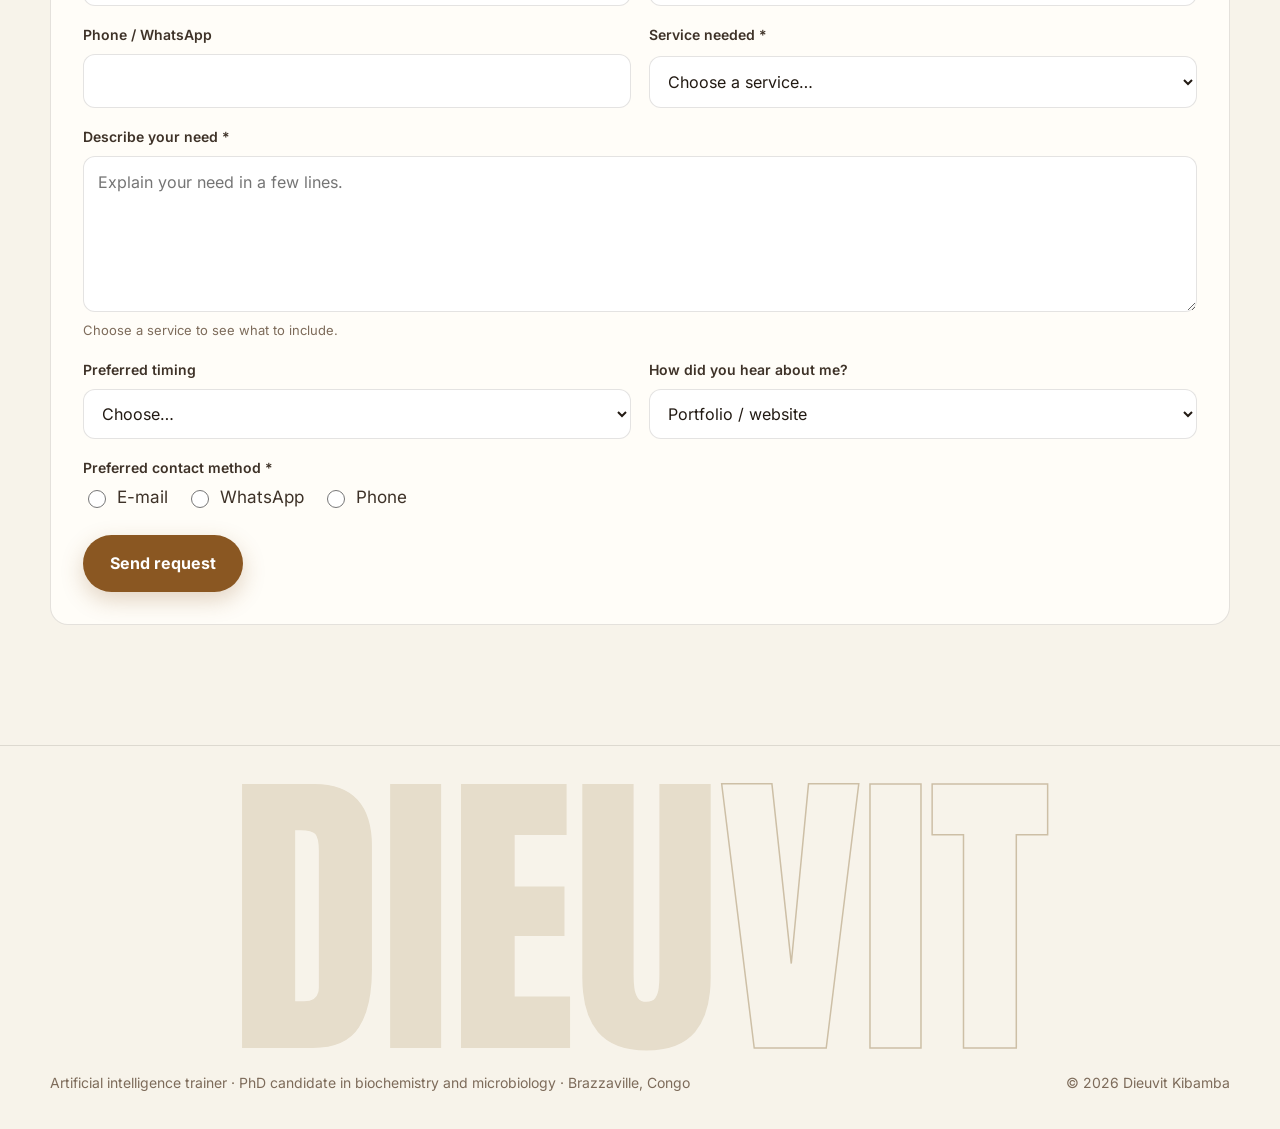
==== commit a5655aaf: "Vidéo publicitaire motion design : 10 000 F CFA Co-Authored-By: Claude Opus 5.5 <noreply@anthropic.c" ====
--- a/en/index.html
+++ b/en/index.html
@@ -305,7 +305,7 @@
             <div>
               <h4 class="pricing-head">Services</h4>
               <ul class="price-list">
-                <li><span>Promotional video (motion design) <small>delivered in 48 h to 3 days</small></span><strong>7,500</strong></li>
+                <li><span>Promotional video (motion design) <small>delivered in 48 h to 3 days</small></span><strong>10,000</strong></li>
                 <li><span>Express promotional video <small>delivered in 24 to 48 h</small></span><strong>10,000</strong></li>
                 <li><span>Professional portfolio</span><strong><small>from</small> 25,000</strong></li>
                 <li><span>Showcase or e-commerce website</span><strong><small>from</small> 50,000</strong></li>
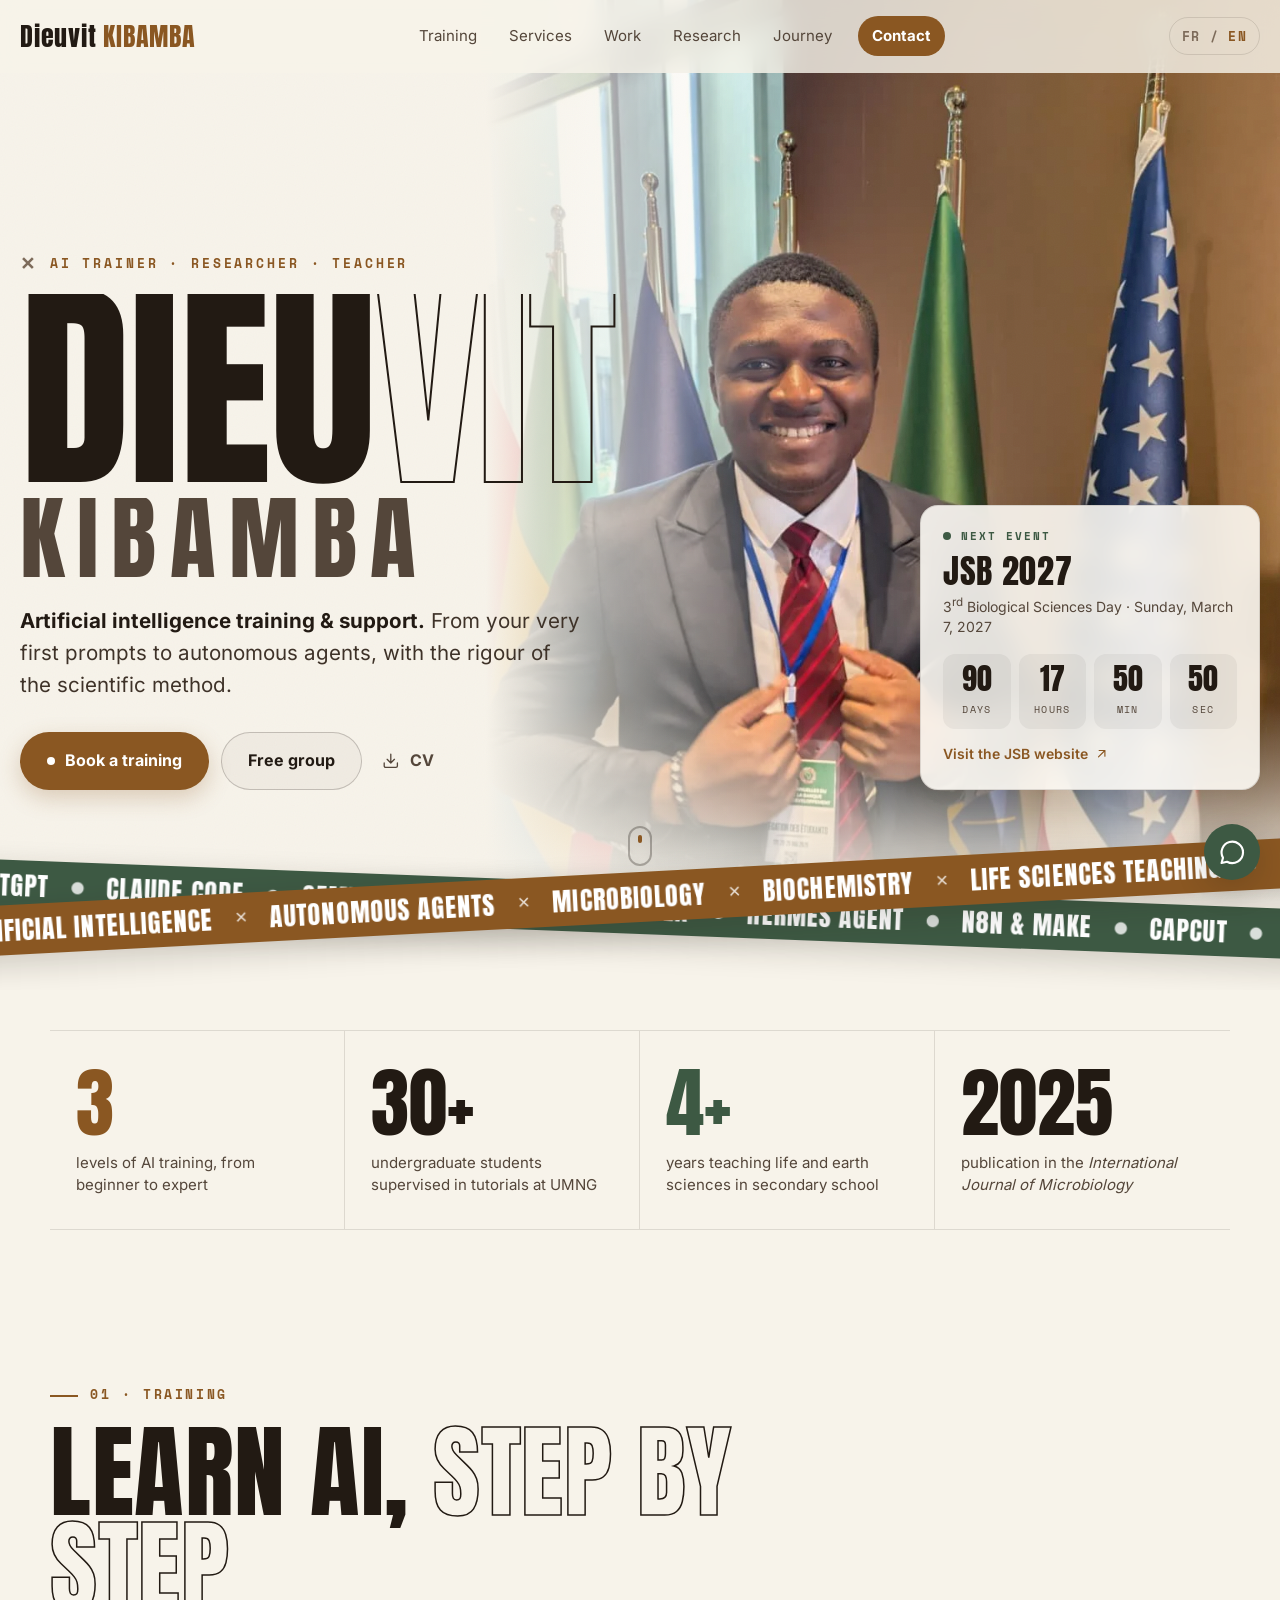
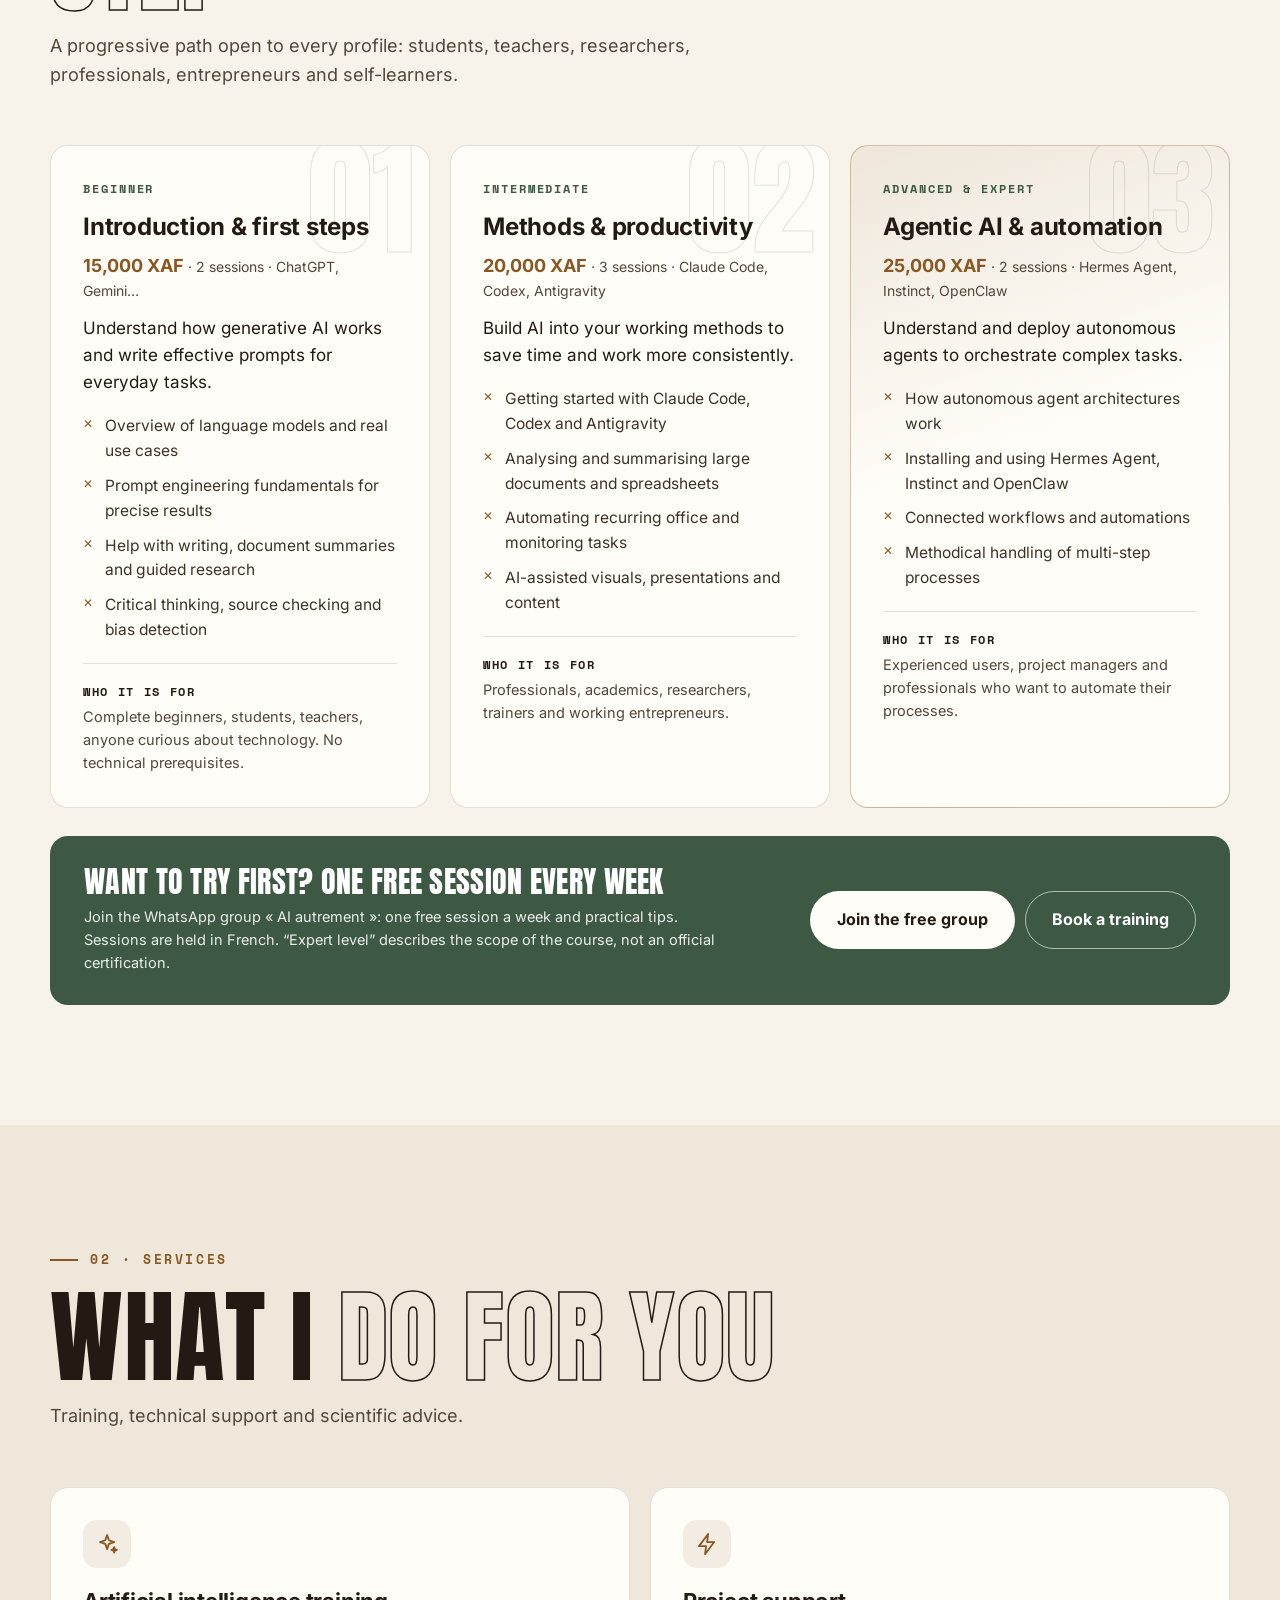
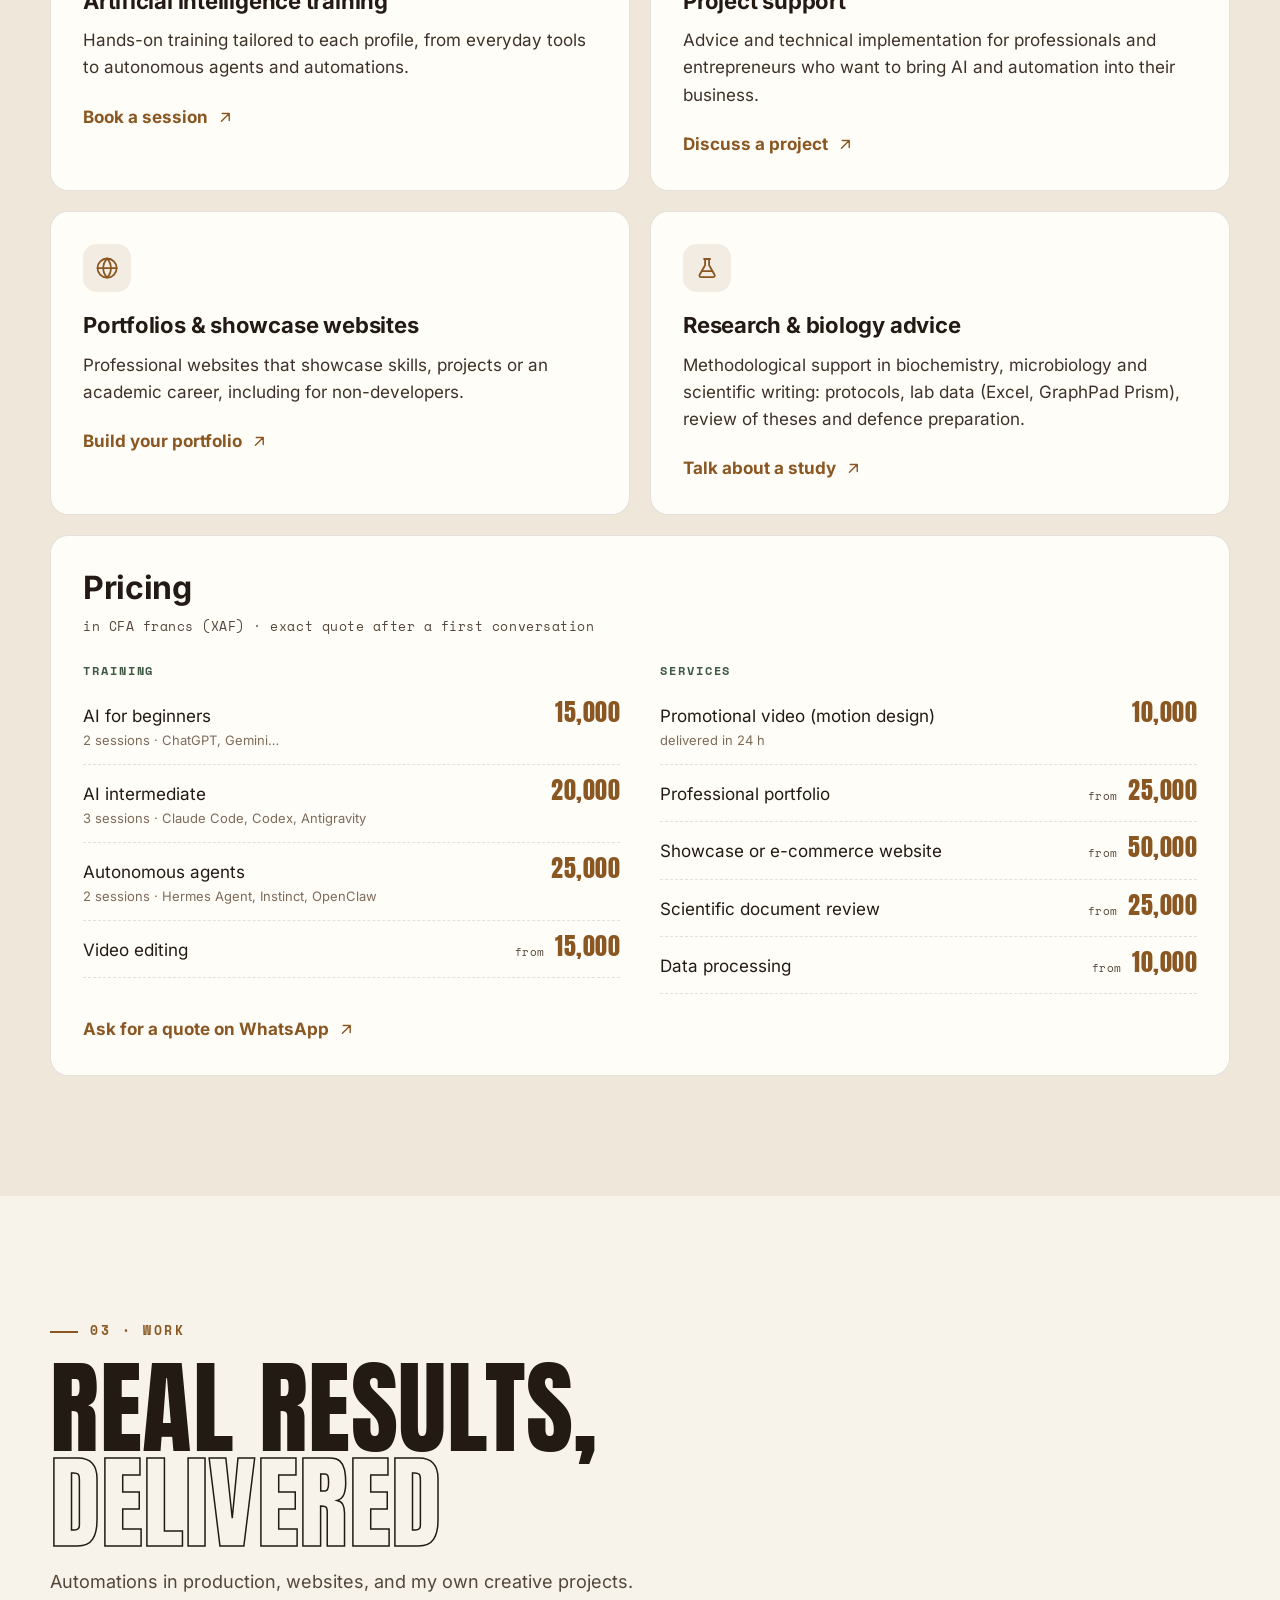
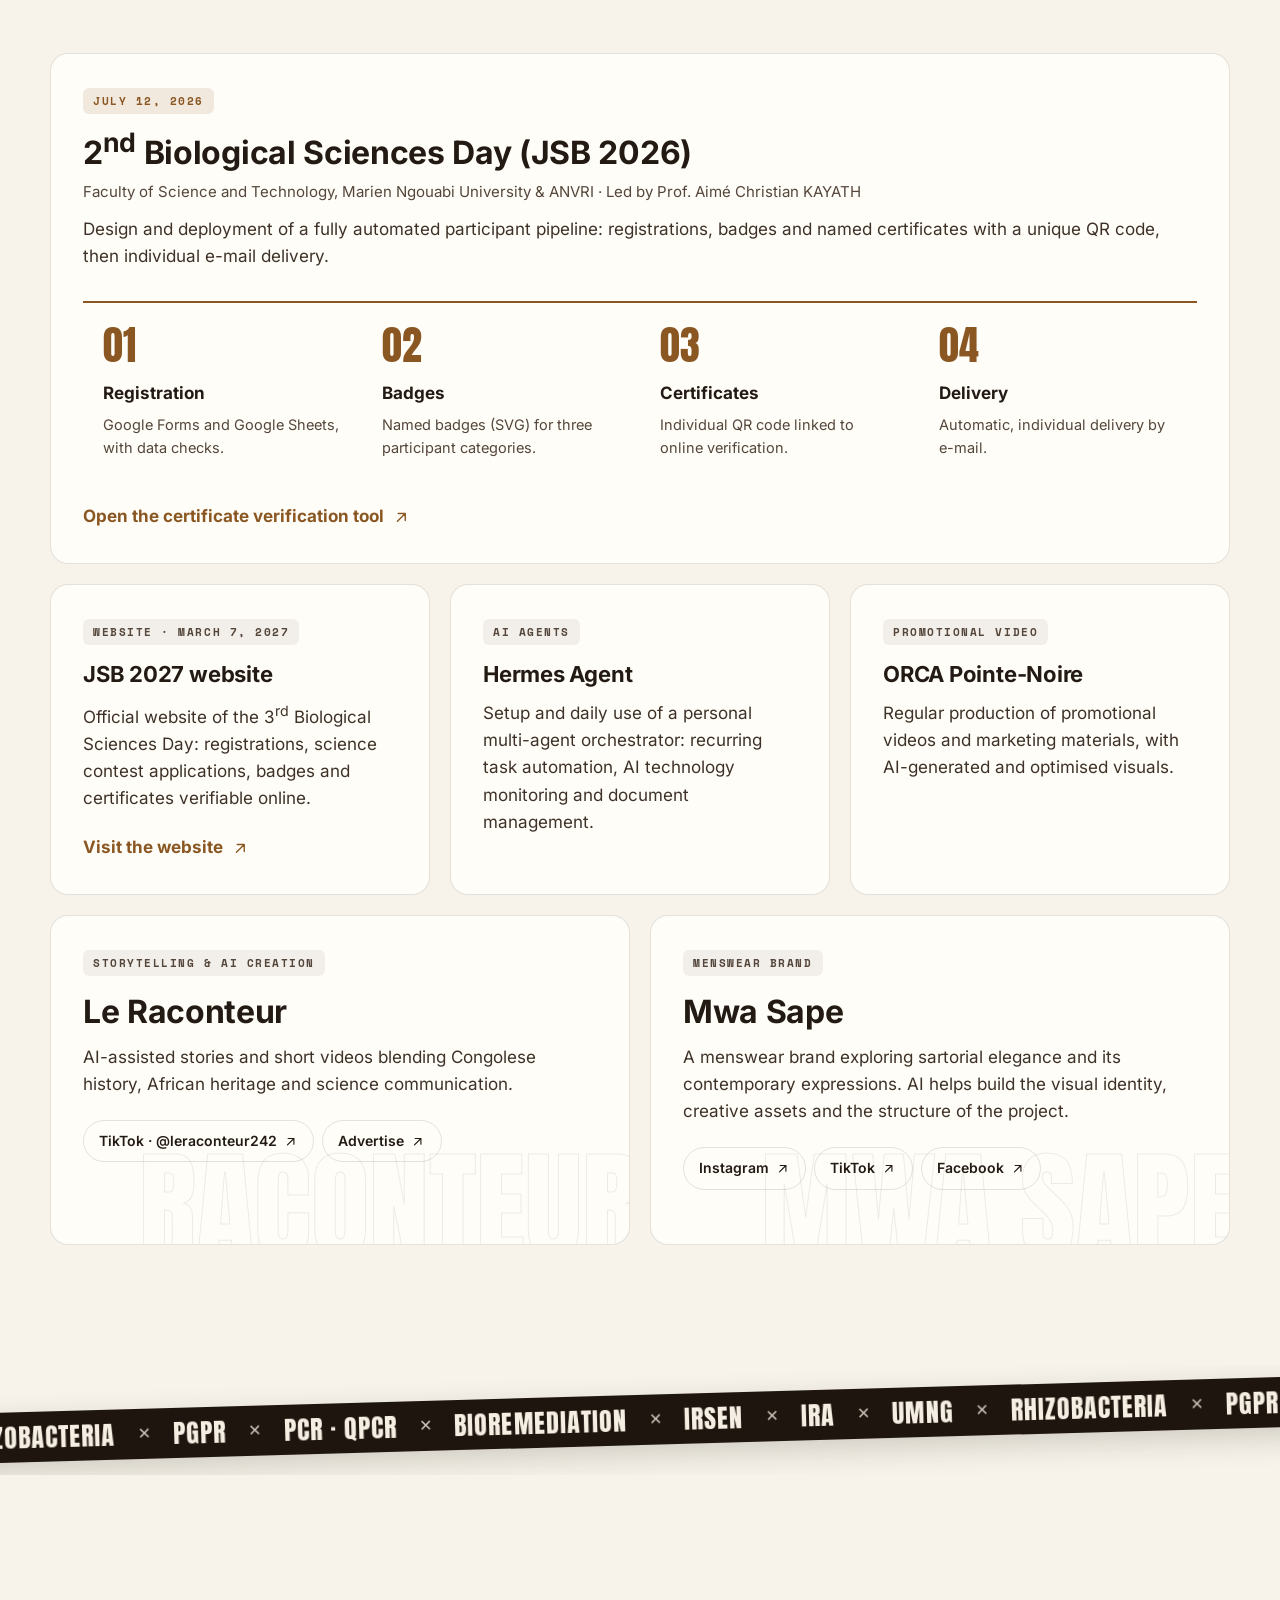
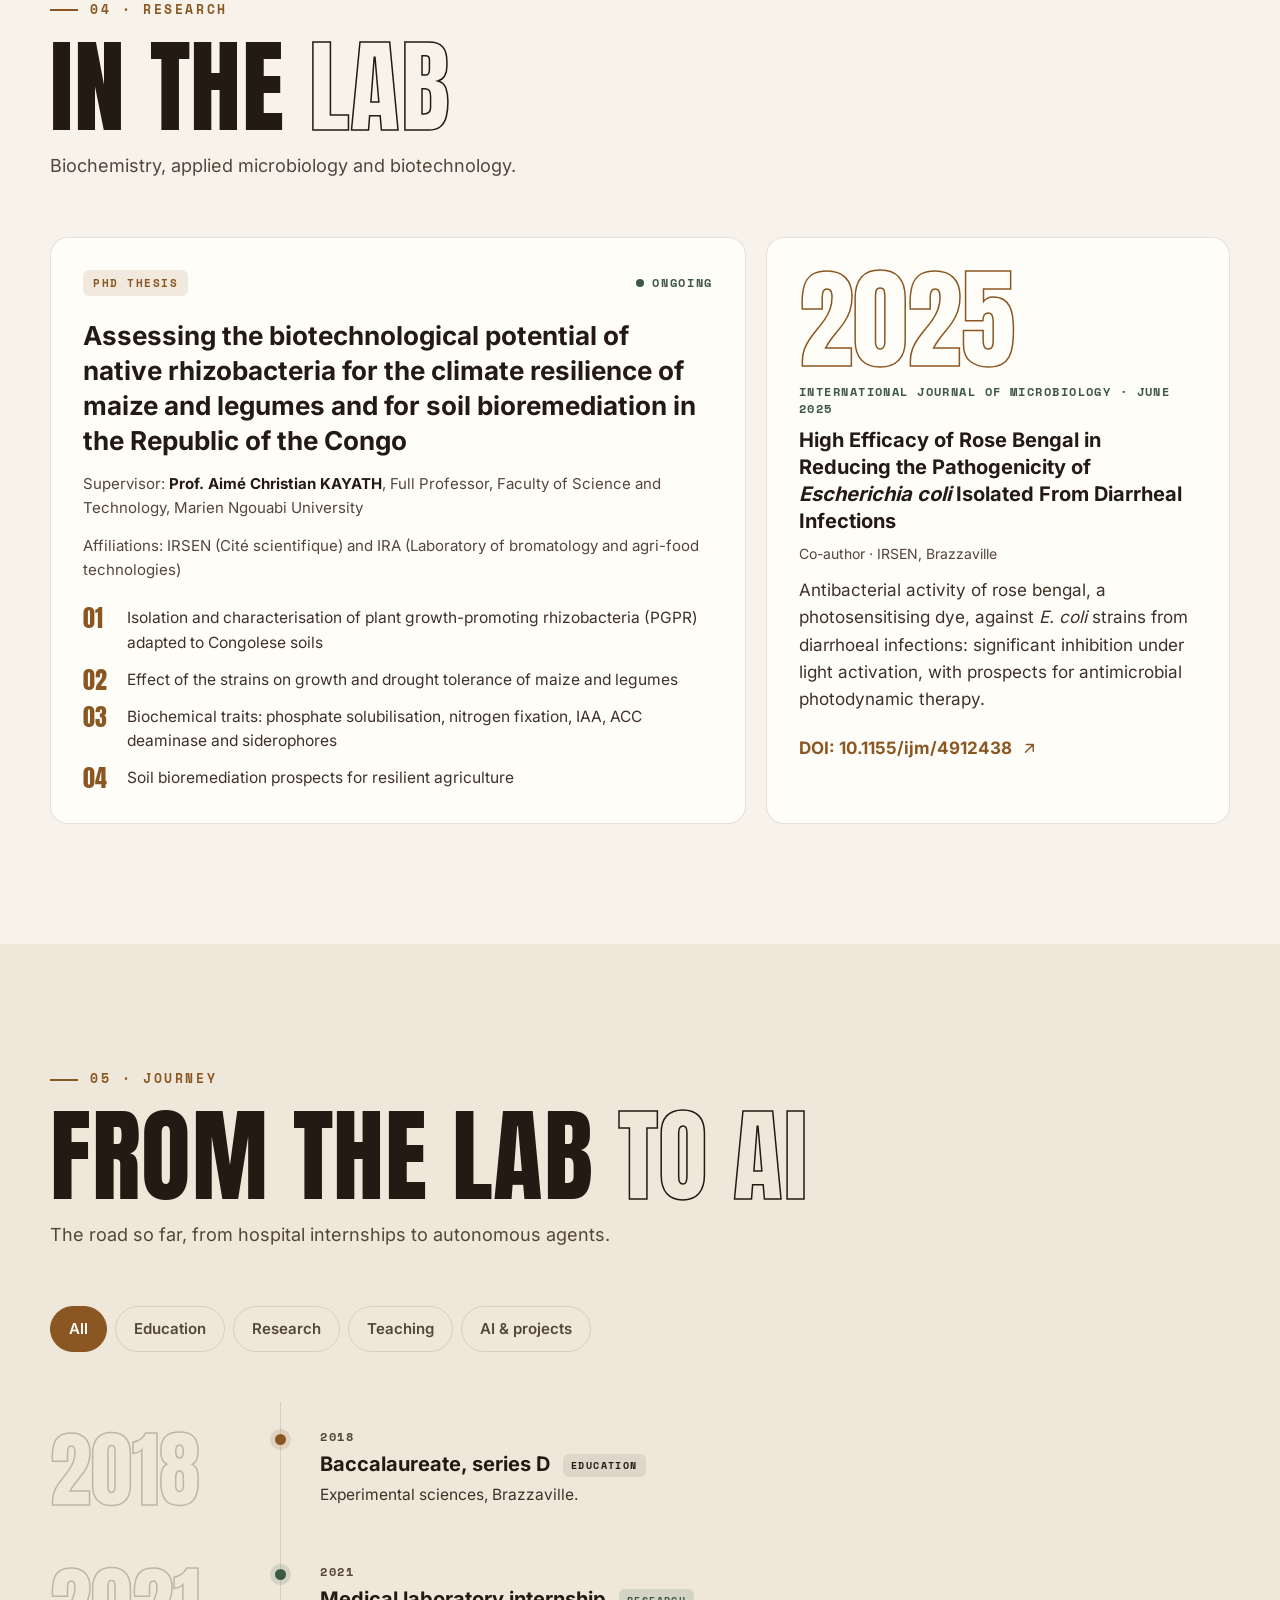
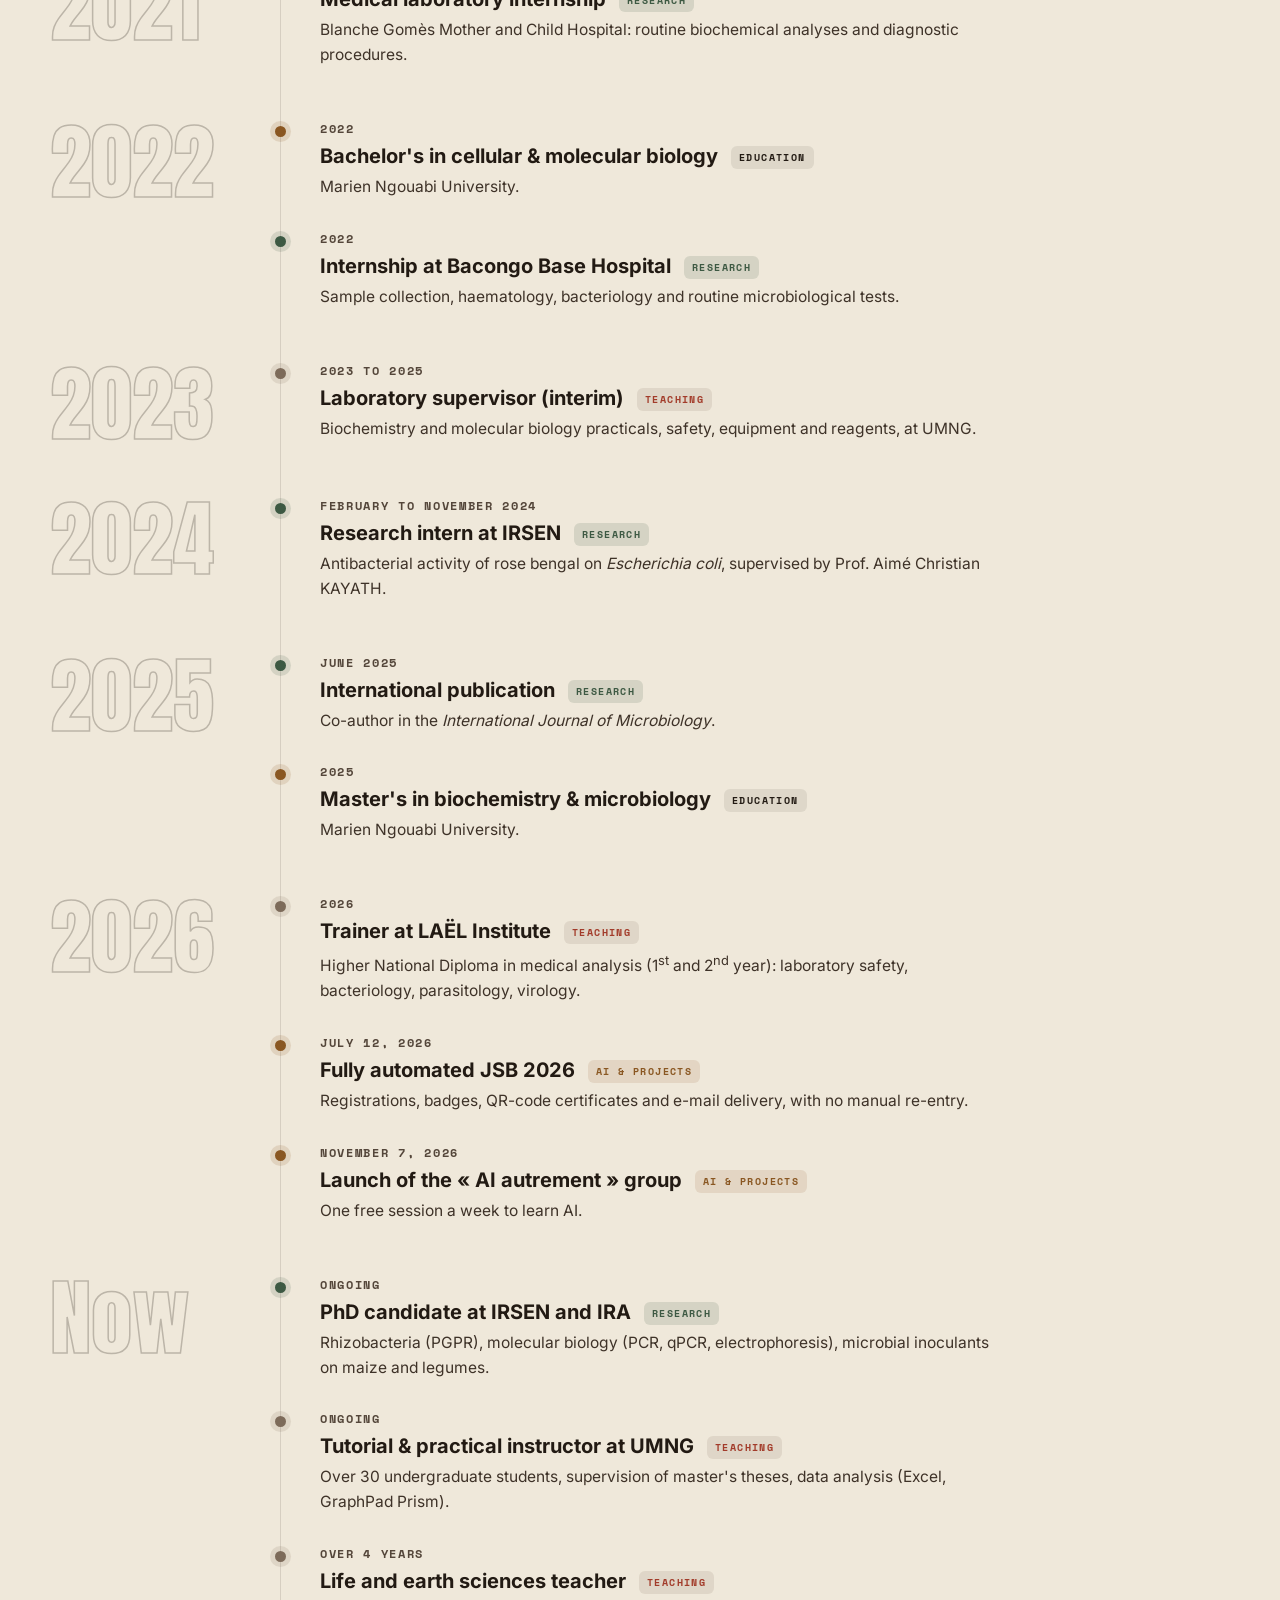
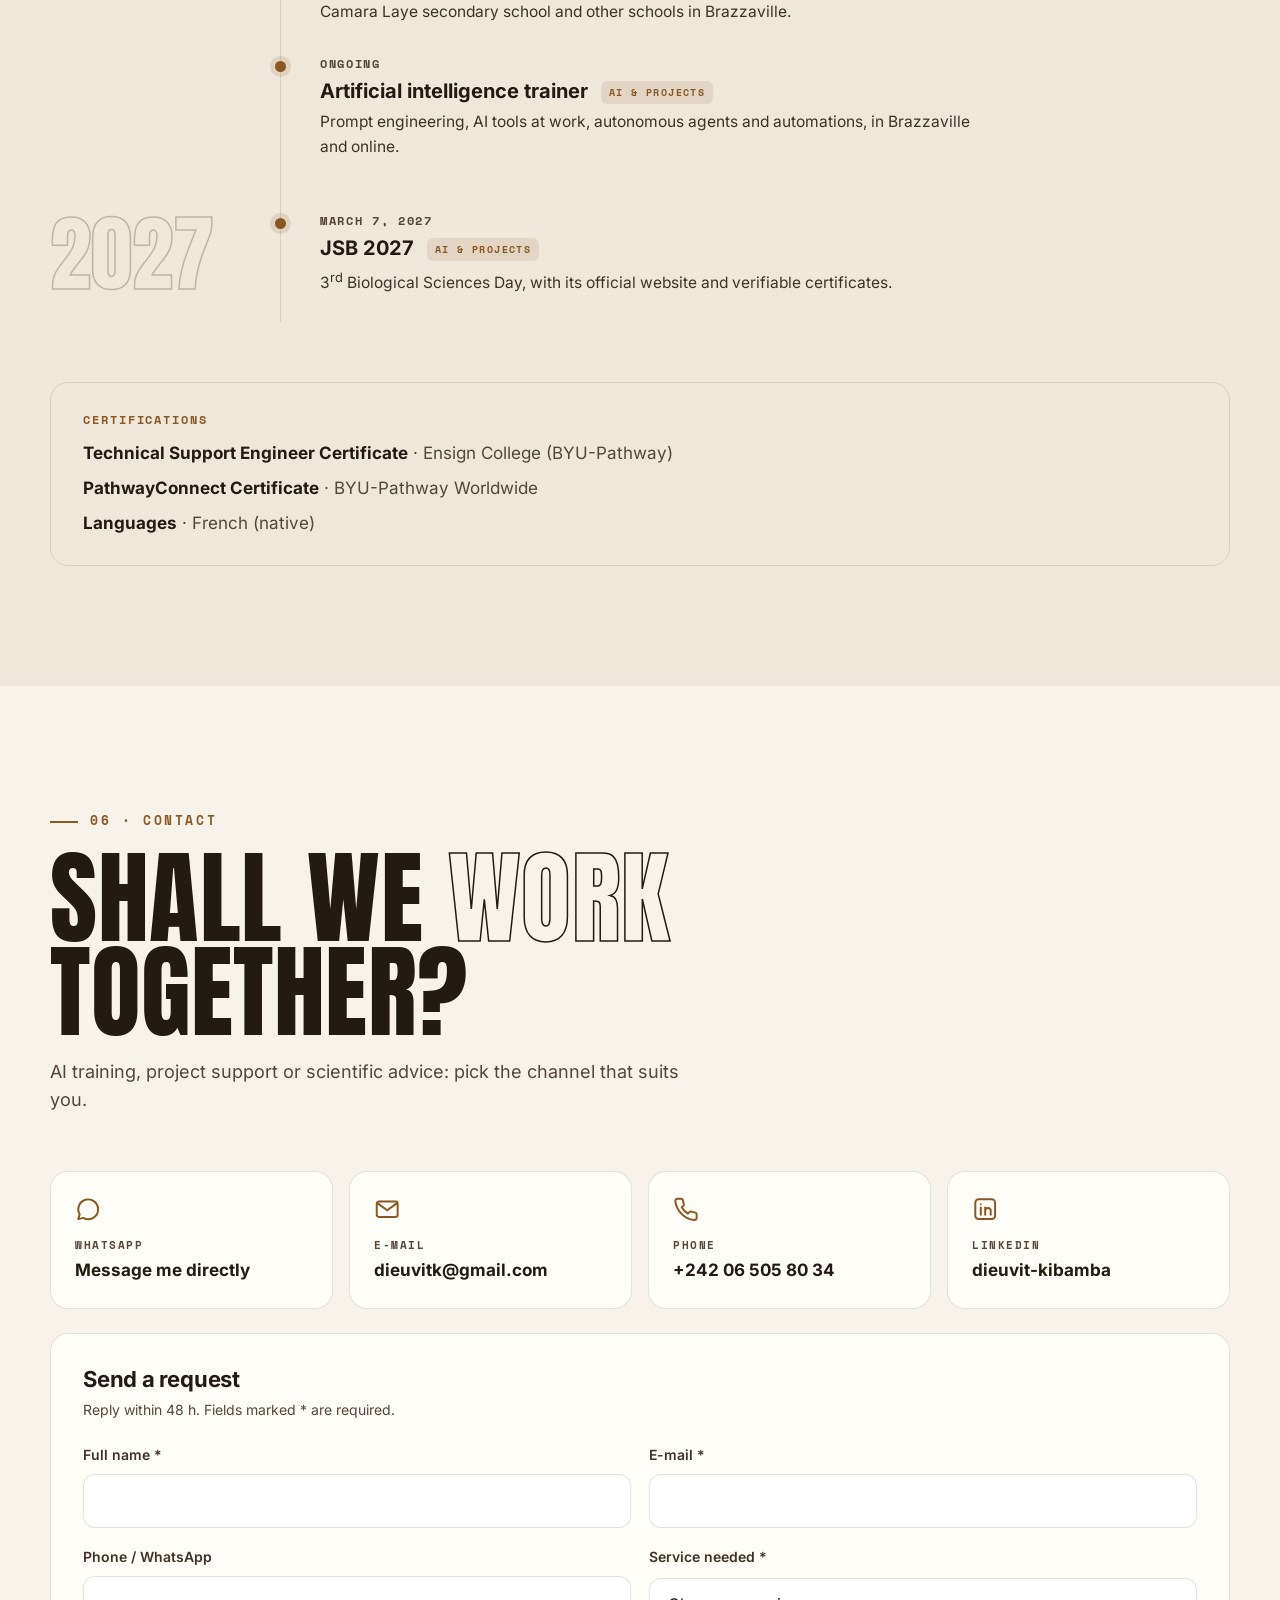
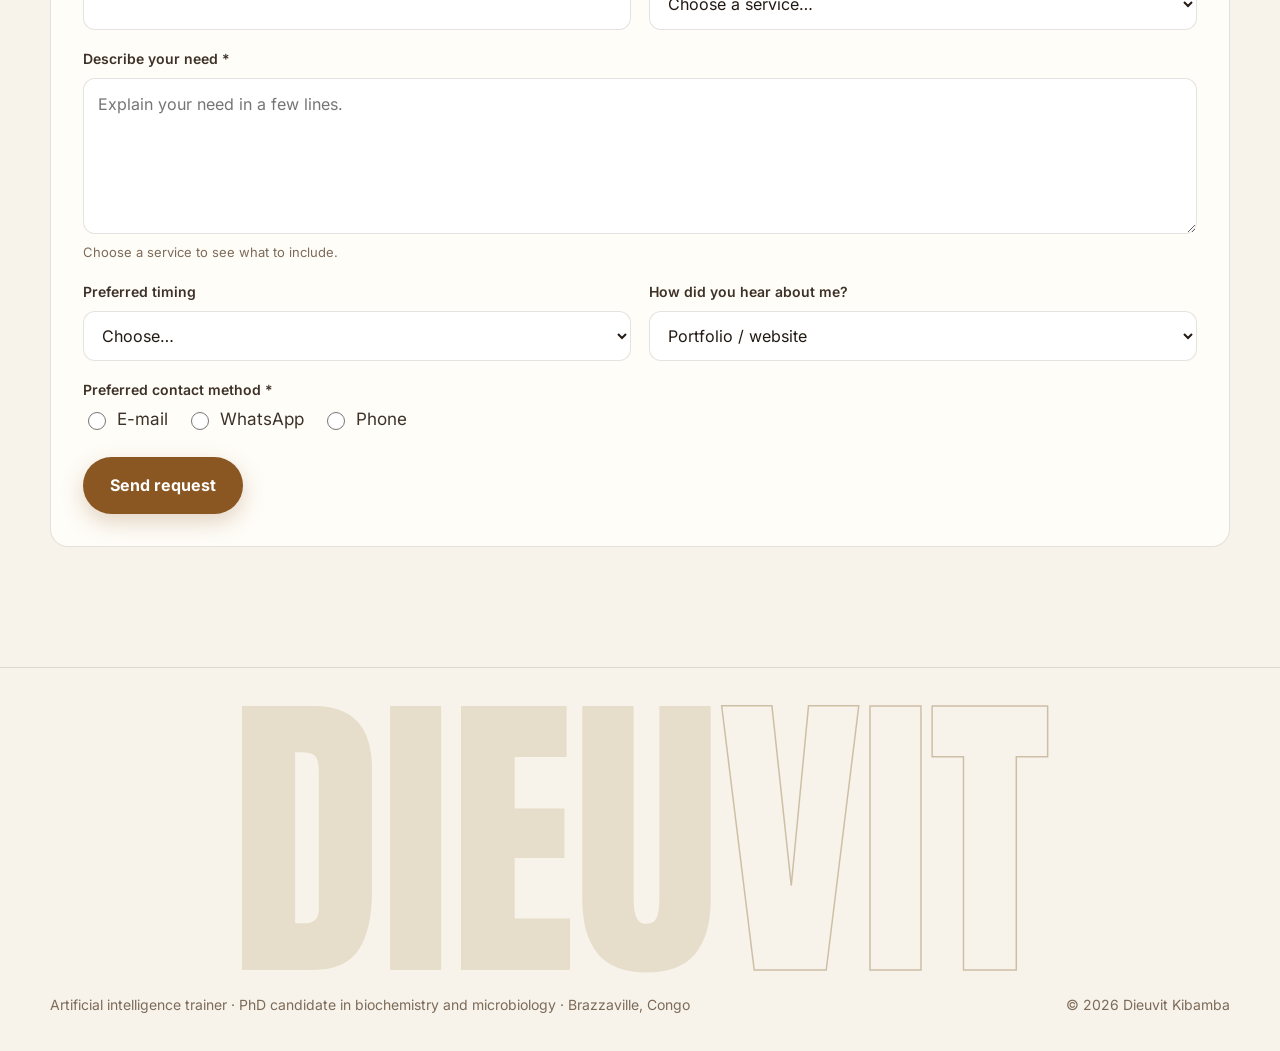
==== commit 086cf63a: "Vidéo publicitaire : un seul prix, 10 000 F CFA livrée en 24 h Co-Authored-By: Claude Opus 5.5 <nore" ====
--- a/en/index.html
+++ b/en/index.html
@@ -305,8 +305,7 @@
             <div>
               <h4 class="pricing-head">Services</h4>
               <ul class="price-list">
-                <li><span>Promotional video (motion design) <small>delivered in 48 h to 3 days</small></span><strong>10,000</strong></li>
-                <li><span>Express promotional video <small>delivered in 24 to 48 h</small></span><strong>10,000</strong></li>
+                <li><span>Promotional video (motion design) <small>delivered in 24 h</small></span><strong>10,000</strong></li>
                 <li><span>Professional portfolio</span><strong><small>from</small> 25,000</strong></li>
                 <li><span>Showcase or e-commerce website</span><strong><small>from</small> 50,000</strong></li>
                 <li><span>Scientific document review</span><strong><small>from</small> 25,000</strong></li>
